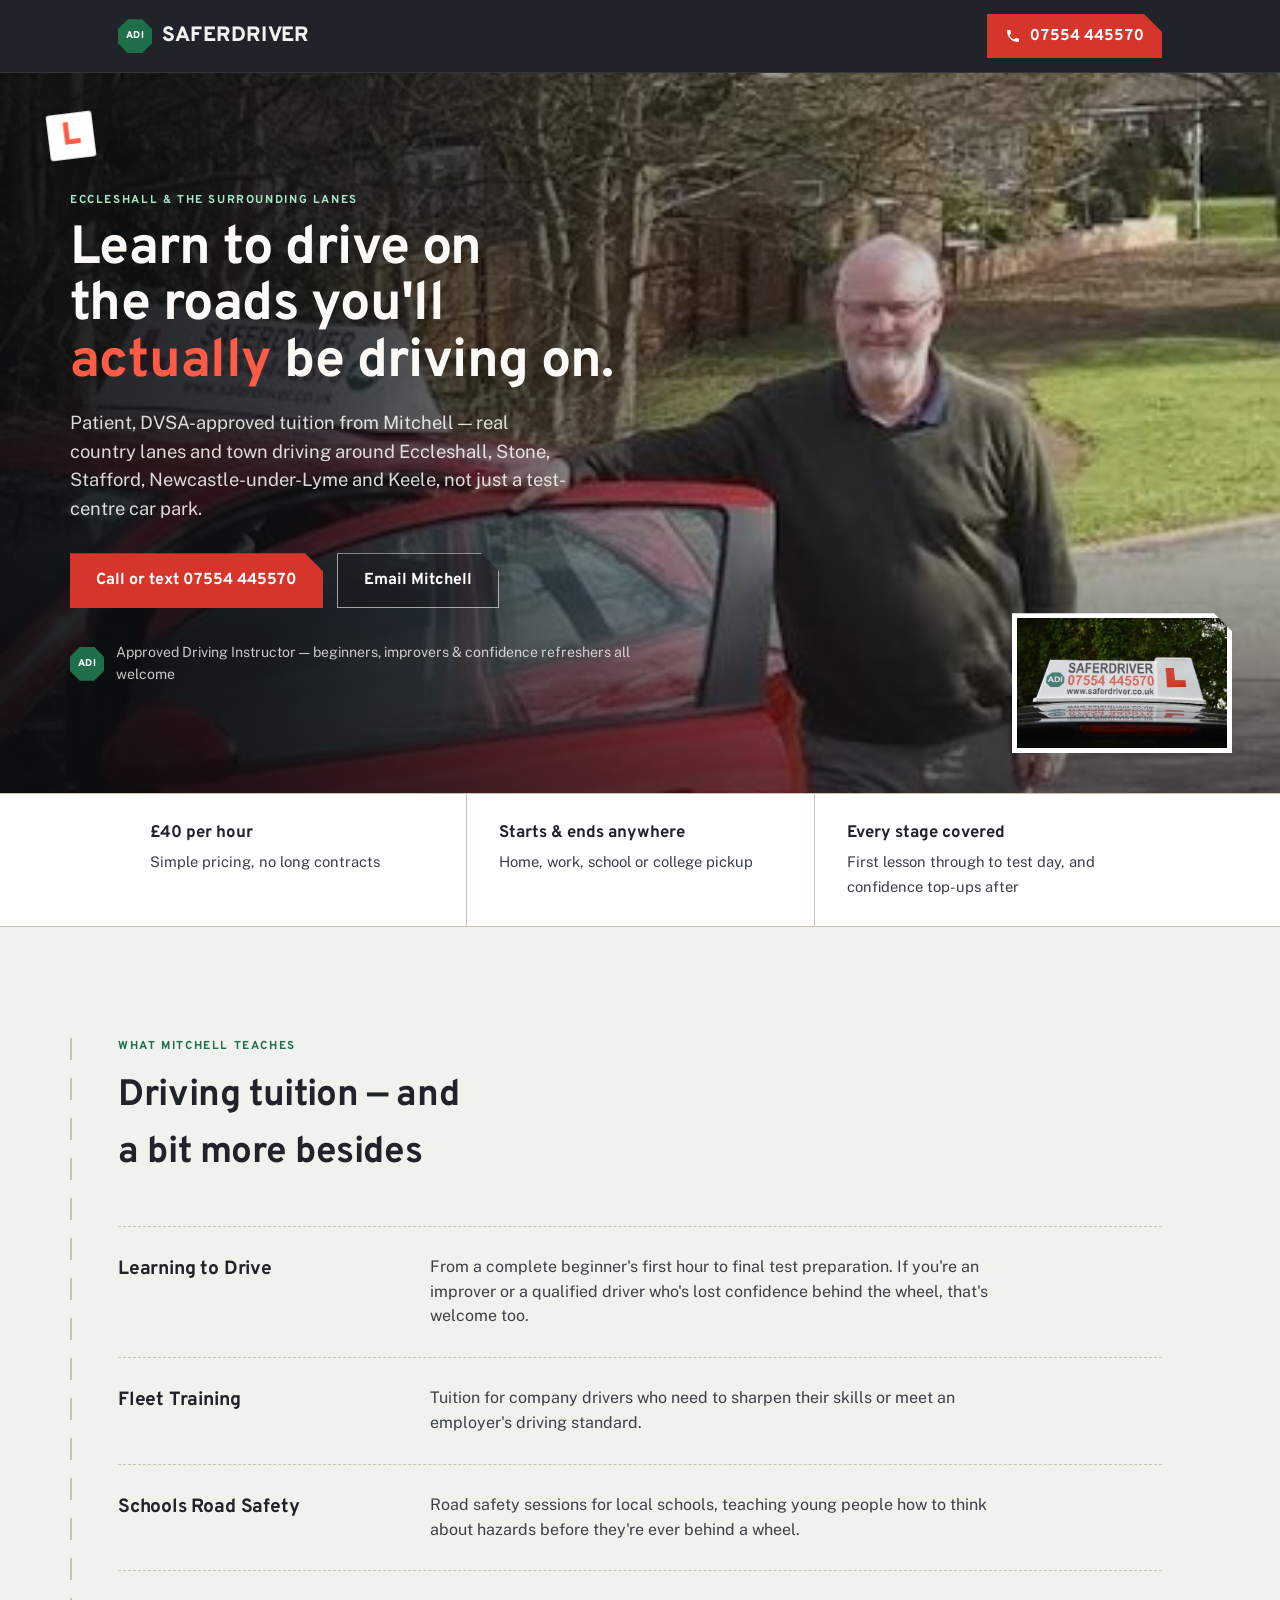
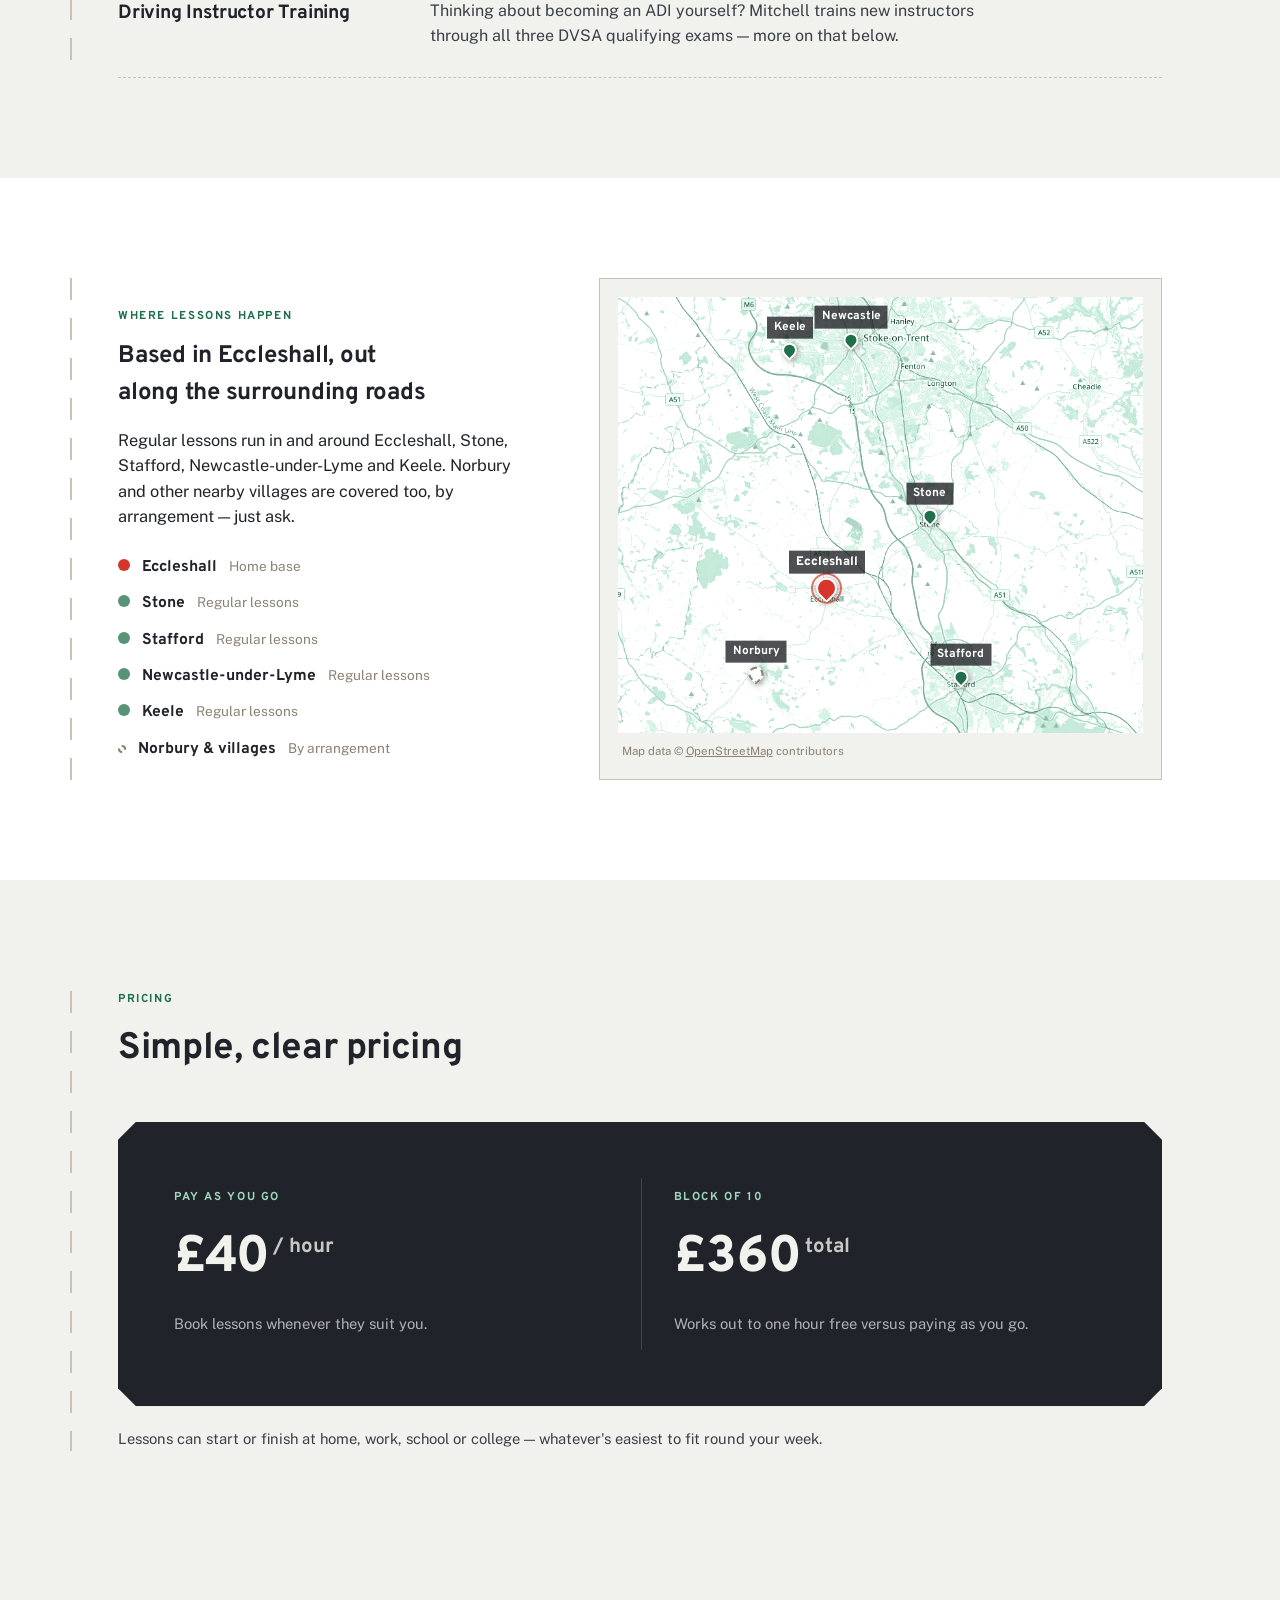
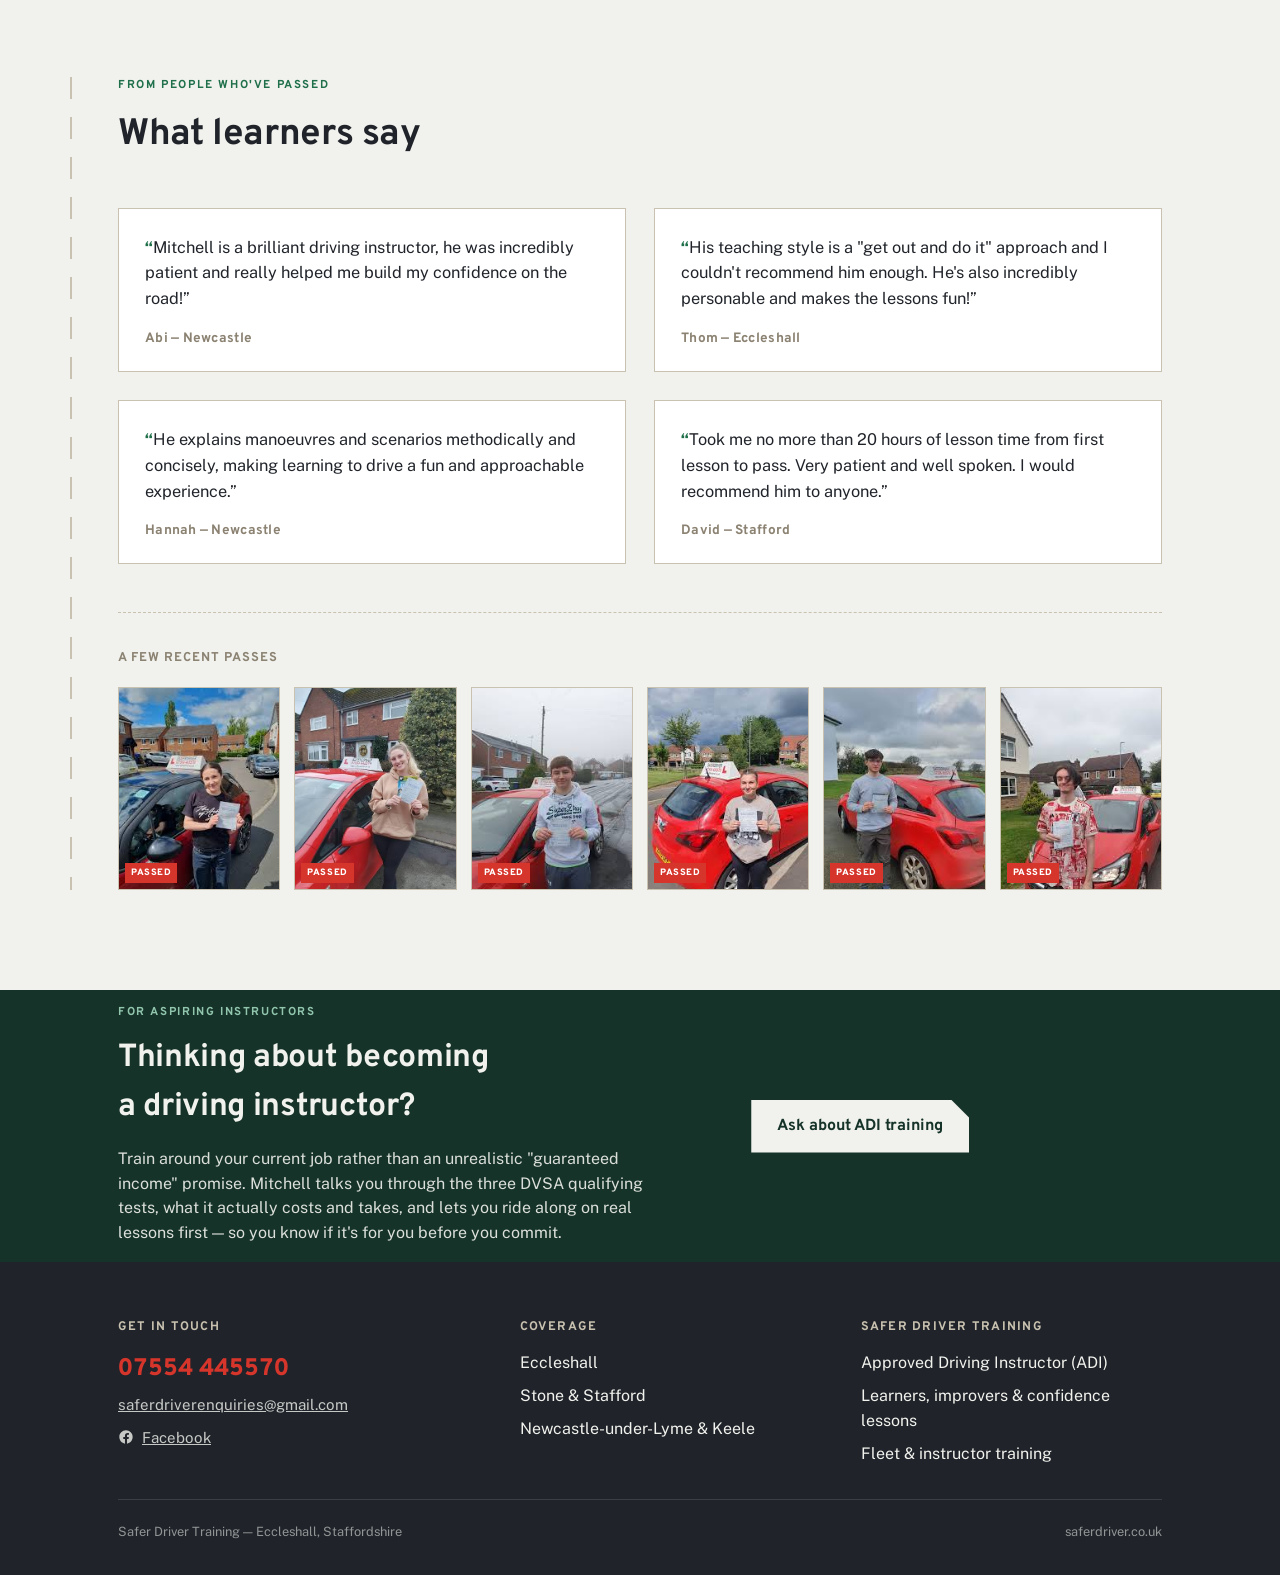
==== index.html @ 29788707 "Add first-pass homepage design concept Self-contained static mockup for the Safer Driver Training we" ====
<!doctype html>
<html lang="en">
<head>
<meta charset="utf-8">
<meta name="viewport" content="width=device-width, initial-scale=1">
<title>Safer Driver Training | Driving Lessons in Eccleshall, Stone &amp; Stafford</title>
<meta name="description" content="Patient, DVSA-approved driving lessons around Eccleshall, Stone, Stafford, Newcastle-under-Lyme and Keele. Beginners, improvers, confidence lessons, fleet training and ADI instructor training with Safer Driver Training.">
<style>
  @font-face {
    font-family: 'Overpass';
    font-style: normal;
    font-weight: 300 900;
    font-display: swap;
    src: url([data-uri]) format('woff2');
  }
  @font-face {
    font-family: 'Public Sans';
    font-style: normal;
    font-weight: 300 800;
    font-display: swap;
    src: url([data-uri]) format('woff2');
  }

  :root {
    --ink: #20242a;
    --ink-soft: #3a4048;
    --paper: #f1f2ed;
    --paper-raised: #ffffff;
    --red: #d6352b;
    --green: #1e6f4a;
    --green-deep: #16332a;
    --green-deep-text: #f1f2ed;
    --green-deep-accent: #9fd6bc;
    --stone: #8b8272;
    --stone-line: #c9c2b0;
    --nav-bg: var(--ink);
    --nav-text: var(--paper);
    --shadow: 0 18px 40px -22px rgba(32, 36, 42, 0.45);
    --map-filter: grayscale(1) brightness(1.1) contrast(1.05);
    --chamfer: 18px;
    --maxw: 1140px;
  }

  @media (prefers-color-scheme: dark) {
    :root {
      --ink: #eeeae0;
      --ink-soft: #cfc9ba;
      --paper: #171a1f;
      --paper-raised: #1f242b;
      --red: #ef5445;
      --green: #3fa374;
      --green-deep: #cdeedd;
      --green-deep-text: #10221a;
      --green-deep-accent: #1f6f4a;
      --stone: #a79c87;
      --stone-line: #4a4638;
      --nav-bg: #101317;
      --nav-text: #eeeae0;
      --shadow: 0 18px 40px -20px rgba(0, 0, 0, 0.65);
      --map-filter: grayscale(1) invert(1) hue-rotate(180deg) brightness(0.85) contrast(1.1);
    }
  }
  :root[data-theme="dark"] {
    --ink: #eeeae0;
    --ink-soft: #cfc9ba;
    --paper: #171a1f;
    --paper-raised: #1f242b;
    --red: #ef5445;
    --green: #3fa374;
    --green-deep: #cdeedd;
    --green-deep-text: #10221a;
    --green-deep-accent: #1f6f4a;
    --stone: #a79c87;
    --stone-line: #4a4638;
    --nav-bg: #101317;
    --nav-text: #eeeae0;
    --shadow: 0 18px 40px -20px rgba(0, 0, 0, 0.65);
    --map-filter: grayscale(1) invert(1) hue-rotate(180deg) brightness(0.85) contrast(1.1);
  }
  :root[data-theme="light"] {
    --ink: #20242a;
    --ink-soft: #3a4048;
    --paper: #f1f2ed;
    --paper-raised: #ffffff;
    --red: #d6352b;
    --green: #1e6f4a;
    --green-deep: #16332a;
    --green-deep-text: #f1f2ed;
    --green-deep-accent: #9fd6bc;
    --stone: #8b8272;
    --stone-line: #c9c2b0;
    --nav-bg: var(--ink);
    --nav-text: var(--paper);
    --shadow: 0 18px 40px -22px rgba(32, 36, 42, 0.45);
    --map-filter: grayscale(1) brightness(1.1) contrast(1.05);
  }

  * { box-sizing: border-box; }
  html { color-scheme: light dark; }
  body {
    margin: 0;
    background: var(--paper);
    color: var(--ink);
    font-family: 'Public Sans', system-ui, sans-serif;
    font-weight: 400;
    line-height: 1.55;
    -webkit-font-smoothing: antialiased;
  }
  a { color: inherit; }
  img { max-width: 100%; display: block; }
  .wrap {
    max-width: var(--maxw);
    margin: 0 auto;
    padding: 0 clamp(20px, 4vw, 48px);
  }
  h1, h2, h3 {
    font-family: 'Overpass', system-ui, sans-serif;
    text-wrap: balance;
    margin: 0;
    letter-spacing: -0.01em;
  }
  .eyebrow {
    font-family: 'Overpass', system-ui, sans-serif;
    font-weight: 700;
    font-size: 0.72rem;
    letter-spacing: 0.14em;
    text-transform: uppercase;
    color: var(--green);
  }
  .tabular { font-variant-numeric: tabular-nums; }

  /* ---- octagon ADI badge ---- */
  .adi-badge {
    --size: 34px;
    width: var(--size);
    height: var(--size);
    flex: none;
    background: var(--green);
    clip-path: polygon(29% 0%, 71% 0%, 100% 29%, 100% 71%, 71% 100%, 29% 100%, 0% 71%, 0% 29%);
    display: flex;
    align-items: center;
    justify-content: center;
    color: #fff;
    font-family: 'Overpass', sans-serif;
    font-weight: 800;
    font-size: 0.62rem;
    letter-spacing: 0.02em;
  }

  /* ---- L-plate accent ---- */
  .l-plate {
    width: 46px;
    height: 46px;
    background: #fff;
    border: 1px solid rgba(0,0,0,0.15);
    border-radius: 3px;
    display: flex;
    align-items: center;
    justify-content: center;
    color: #ff5c48;
    font-family: 'Overpass', sans-serif;
    font-weight: 900;
    font-size: 2rem;
    line-height: 1;
    transform: rotate(-7deg);
    box-shadow: var(--shadow);
  }

  /* ---- chamfered panel utility ---- */
  .chamfer {
    clip-path: polygon(0 0, calc(100% - var(--chamfer)) 0, 100% var(--chamfer), 100% 100%, 0 100%);
  }
  .chamfer-both {
    clip-path: polygon(var(--chamfer) 0, calc(100% - var(--chamfer)) 0, 100% var(--chamfer), 100% calc(100% - var(--chamfer)), calc(100% - var(--chamfer)) 100%, var(--chamfer) 100%, 0 calc(100% - var(--chamfer)), 0 var(--chamfer));
  }

  /* ---- lane-line spine ---- */
  .wrap { position: relative; }
  .lane-line {
    position: absolute;
    top: 0;
    bottom: 0;
    left: 0;
    width: 2px;
    background-image: repeating-linear-gradient(to bottom, var(--stone-line) 0 22px, transparent 22px 40px);
  }
  section { position: relative; }
  @media (max-width: 760px) {
    .lane-line { display: none; }
  }

  /* ---- nav ---- */
  .nav {
    background: var(--nav-bg);
    color: var(--nav-text);
    position: sticky;
    top: 0;
    z-index: 20;
    border-bottom: 1px solid rgba(255,255,255,0.08);
  }
  .nav .wrap {
    display: flex;
    align-items: center;
    justify-content: space-between;
    gap: 20px;
    padding-top: 14px;
    padding-bottom: 14px;
  }
  .logotype {
    font-family: 'Overpass', sans-serif;
    font-weight: 800;
    font-size: 1.3rem;
    letter-spacing: 0.01em;
    display: flex;
    align-items: center;
    gap: 10px;
    white-space: nowrap;
  }
  .logotype small {
    display: block;
    font-family: 'Public Sans', sans-serif;
    font-weight: 400;
    font-size: 0.62rem;
    letter-spacing: 0.05em;
    text-transform: uppercase;
    color: var(--stone-line);
    margin-top: 2px;
  }
  .nav-cta {
    display: inline-flex;
    align-items: center;
    gap: 9px;
    background: var(--red);
    color: #fff;
    font-family: 'Overpass', sans-serif;
    font-weight: 700;
    font-size: 0.98rem;
    padding: 10px 18px;
    text-decoration: none;
    white-space: nowrap;
    transition: transform 0.2s ease, box-shadow 0.2s ease;
  }
  .nav-cta svg { flex: none; }
  .nav-cta:hover {
    transform: translateY(-2px);
    box-shadow: 0 10px 22px -10px rgba(214, 53, 43, 0.55);
  }

  /* ---- buttons ---- */
  .btn {
    display: inline-flex;
    align-items: center;
    gap: 10px;
    font-family: 'Overpass', sans-serif;
    font-weight: 700;
    font-size: 1rem;
    padding: 14px 26px;
    text-decoration: none;
    border: none;
    cursor: pointer;
  }
  .btn-primary {
    background: var(--red);
    color: #fff;
  }
  .btn-ghost {
    background: transparent;
    color: var(--ink);
    border: 1.5px solid var(--stone-line);
  }

  /* ---- hero ---- */
  .hero {
    position: relative;
    overflow: hidden;
    min-height: clamp(520px, 80vh, 720px);
    display: flex;
    align-items: center;
  }
  .hero-bg {
    position: absolute;
    inset: 0;
    z-index: 0;
  }
  .hero-bg img {
    width: 100%;
    height: 100%;
    object-fit: cover;
    object-position: center 32%;
  }
  .hero-bg::after {
    content: "";
    position: absolute;
    inset: 0;
    background:
      linear-gradient(100deg, rgba(10,12,14,0.93) 0%, rgba(10,12,14,0.8) 26%, rgba(10,12,14,0.38) 54%, rgba(10,12,14,0.08) 76%),
      linear-gradient(to top, rgba(10,12,14,0.5) 0%, transparent 40%);
  }
  .hero-content {
    position: relative;
    z-index: 1;
    width: 100%;
    padding: 56px 0;
  }
  .hero-copy { max-width: 600px; }
  .hero .eyebrow { color: #a9e6c6; }
  .hero h1 {
    font-size: clamp(2.3rem, 4.2vw, 3.4rem);
    line-height: 1.05;
    color: #fbfaf6;
  }
  .hero h1 .accent { color: #ff5c48; }
  .hero p.lede {
    font-size: 1.15rem;
    color: rgba(251, 250, 246, 0.86);
    max-width: 46ch;
    margin-top: 18px;
  }
  .hero-ctas {
    display: flex;
    flex-wrap: wrap;
    gap: 14px;
    margin-top: 30px;
  }
  .hero .btn-ghost {
    color: #fff;
    background: rgba(20, 22, 26, 0.4);
    border-color: rgba(255, 255, 255, 0.6);
    backdrop-filter: blur(6px);
    -webkit-backdrop-filter: blur(6px);
  }
  .hero .btn-ghost:hover {
    background: rgba(20, 22, 26, 0.55);
  }
  .trust-line {
    display: flex;
    align-items: center;
    gap: 12px;
    margin-top: 34px;
    font-size: 0.88rem;
    color: rgba(251, 250, 246, 0.78);
  }
  .hero-inset {
    position: absolute;
    right: clamp(16px, 4vw, 48px);
    bottom: clamp(16px, 4vw, 40px);
    width: min(220px, 28vw);
    border: 5px solid #fff;
    box-shadow: var(--shadow);
    z-index: 2;
  }
  .hero-inset img { width: 100%; height: 130px; object-fit: cover; display: block; }
  .hero-lplate {
    position: absolute;
    left: clamp(16px, 4vw, 48px);
    top: clamp(16px, 4vw, 40px);
    z-index: 2;
  }
  @media (max-width: 860px) {
    .hero {
      min-height: auto;
      padding: 88px 0 200px;
      align-items: flex-start;
    }
    .hero-bg::after {
      background: linear-gradient(180deg, rgba(10,12,14,0.6) 0%, rgba(10,12,14,0.84) 55%, rgba(10,12,14,0.94) 100%);
    }
    .hero-copy { max-width: none; }
    .hero-inset { width: 130px; right: 16px; bottom: 16px; }
    .hero-inset img { height: 84px; }
    .hero-lplate { top: 16px; left: 16px; }
  }

  /* ---- facts strip ---- */
  .facts {
    background: var(--paper-raised);
    border-top: 1px solid var(--stone-line);
    border-bottom: 1px solid var(--stone-line);
  }
  .facts .wrap {
    display: grid;
    grid-template-columns: repeat(3, 1fr);
    gap: 0;
  }
  .fact {
    padding: 26px clamp(16px, 3vw, 32px);
    border-left: 1px solid var(--stone-line);
  }
  .fact:first-child { border-left: none; }
  .fact strong {
    display: block;
    font-family: 'Overpass', sans-serif;
    font-weight: 700;
    font-size: 1.05rem;
    margin-bottom: 4px;
  }
  .fact span { color: var(--ink-soft); font-size: 0.92rem; }
  @media (max-width: 700px) {
    .facts .wrap { grid-template-columns: 1fr; }
    .fact { border-left: none; border-top: 1px solid var(--stone-line); }
    .fact:first-child { border-top: none; }
  }

  /* ---- services ---- */
  .section { padding: clamp(56px, 8vw, 100px) 0; }
  .section-head { max-width: 60ch; margin-bottom: 44px; }
  .section-head h2 { font-size: clamp(1.7rem, 3vw, 2.3rem); margin-top: 10px; }

  .service-list { display: flex; flex-direction: column; }
  .service-row {
    display: grid;
    grid-template-columns: 280px 1fr;
    gap: 32px;
    padding: 28px 0;
    border-top: 1px dashed var(--stone-line);
  }
  .service-list .service-row:last-child { border-bottom: 1px dashed var(--stone-line); }
  .service-row h3 {
    font-size: 1.2rem;
    display: flex;
    align-items: baseline;
    gap: 10px;
  }
  .service-row p { margin: 0; color: var(--ink-soft); max-width: 58ch; }
  @media (max-width: 700px) {
    .service-row { grid-template-columns: 1fr; gap: 8px; }
  }

  /* ---- areas / coverage map ---- */
  .areas { background: var(--paper-raised); }
  .areas-columns {
    display: grid;
    grid-template-columns: 0.85fr 1.15fr;
    gap: clamp(32px, 5vw, 64px);
    align-items: center;
  }
  .areas-intro {
    margin-top: 16px;
    font-size: 1.02rem;
  }
  .area-list {
    list-style: none;
    margin: 26px 0 0;
    padding: 0;
    display: flex;
    flex-direction: column;
    gap: 12px;
  }
  .area-list li {
    display: flex;
    align-items: baseline;
    gap: 12px;
    font-size: 0.98rem;
  }
  .area-list strong {
    font-family: 'Overpass', sans-serif;
    font-weight: 700;
  }
  .area-list span {
    color: var(--stone);
    font-size: 0.85rem;
  }
  .dot {
    width: 12px;
    height: 12px;
    border-radius: 50%;
    flex: none;
  }
  .dot-home { background: var(--red); }
  .dot-full { background: var(--green); opacity: 0.75; }
  .dot-arranged { background: transparent; border: 2px dashed var(--stone); width: 8px; height: 8px; }

  .coverage-map-wrap {
    background: var(--paper);
    border: 1px solid var(--stone-line);
    padding: clamp(10px, 2vw, 18px);
  }
  .map-frame {
    position: relative;
    overflow: hidden;
    aspect-ratio: 768 / 637;
    max-height: 520px;
  }
  .map-image {
    width: 100%;
    object-position: center center;
    height: 100%;
    object-fit: cover;
    display: block;
    filter: var(--map-filter);
  }
  .map-frame::after {
    content: "";
    position: absolute;
    inset: 0;
    background: var(--green);
    mix-blend-mode: color;
    opacity: 0.45;
    pointer-events: none;
  }
  .map-pin {
    position: absolute;
    transform: translate(-50%, -100%);
    display: flex;
    flex-direction: column;
    align-items: center;
    pointer-events: none;
    z-index: 1;
  }
  .map-pin .pin-dot {
    width: 15px;
    height: 15px;
    border-radius: 50% 50% 50% 0;
    transform: rotate(-45deg);
    box-shadow: 0 2px 6px rgba(0,0,0,0.4);
    border: 2px solid #fff;
    margin-top: 4px;
  }
  .map-pin.home .pin-dot { background: var(--red); width: 21px; height: 21px; }
  .map-pin.regular .pin-dot { background: var(--green); }
  .map-pin.arranged .pin-dot { background: #fff; border: 2px dashed var(--stone); }
  .map-pin .pin-label {
    font-family: 'Overpass', sans-serif;
    font-weight: 700;
    font-size: 0.74rem;
    color: #fff;
    background: rgba(20,22,26,0.75);
    padding: 2px 7px;
    white-space: nowrap;
    z-index: 2;
  }
  .map-pin.home .pin-label { font-weight: 800; font-size: 0.78rem; }
  .map-attribution {
    margin: 10px 4px 0;
    font-size: 0.72rem;
    color: var(--stone);
  }
  .map-attribution a { color: var(--stone); }
  @media (max-width: 820px) {
    .areas-columns { grid-template-columns: 1fr; }
    .map-frame { max-height: 460px; }
  }

  /* ---- pricing ---- */
  .pricing-board {
    background: var(--nav-bg);
    color: var(--nav-text);
    padding: clamp(36px, 5vw, 56px);
    display: grid;
    grid-template-columns: 1fr 1fr;
    gap: 1px;
    background-clip: padding-box;
    box-shadow: var(--shadow);
  }
  .price-tier {
    padding: 0 clamp(12px, 3vw, 32px);
    border-left: 1px solid rgba(255,255,255,0.15);
  }
  .price-tier:first-child { border-left: none; padding-left: 0; }
  .price-tier .eyebrow { color: #9fd6bc; }
  .price-figure {
    font-family: 'Overpass', sans-serif;
    font-weight: 800;
    font-size: clamp(2.4rem, 5vw, 3.2rem);
    margin: 8px 0 6px;
  }
  .price-figure sup { font-size: 0.4em; font-weight: 700; margin-left: 4px; opacity: 0.8; }
  .price-note { color: rgba(255,255,255,0.65); font-size: 0.92rem; }
  @media (max-width: 620px) {
    .pricing-board { grid-template-columns: 1fr; gap: 28px; }
    .price-tier { border-left: none; padding-left: 0; border-top: 1px solid rgba(255,255,255,0.15); padding-top: 24px; }
    .price-tier:first-child { border-top: none; padding-top: 0; }
  }
  .pricing-foot {
    margin-top: 22px;
    color: var(--ink-soft);
    font-size: 0.92rem;
  }

  /* ---- testimonials ---- */
  .testimonial-grid {
    display: grid;
    grid-template-columns: repeat(2, 1fr);
    gap: 28px;
    margin-top: 40px;
  }
  .testimonial {
    background: var(--paper-raised);
    border: 1px solid var(--stone-line);
    padding: 26px 26px 22px;
  }
  .testimonial q {
    quotes: "“" "”";
    font-size: 1.02rem;
    line-height: 1.5;
  }
  .testimonial q::before { color: var(--green); font-weight: 800; }
  .testimonial cite {
    display: block;
    margin-top: 16px;
    font-style: normal;
    font-family: 'Overpass', sans-serif;
    font-weight: 700;
    font-size: 0.85rem;
    color: var(--stone);
    letter-spacing: 0.02em;
  }
  @media (max-width: 700px) {
    .testimonial-grid { grid-template-columns: 1fr; }
  }

  .pass-gallery {
    margin-top: 48px;
    padding-top: 36px;
    border-top: 1px dashed var(--stone-line);
  }
  .pass-gallery-label {
    font-family: 'Overpass', sans-serif;
    font-weight: 700;
    font-size: 0.8rem;
    letter-spacing: 0.08em;
    text-transform: uppercase;
    color: var(--stone);
    margin: 0 0 18px;
  }
  .pass-gallery-grid {
    display: grid;
    grid-template-columns: repeat(6, 1fr);
    gap: 14px;
  }
  .pass-photo {
    position: relative;
    aspect-ratio: 4 / 5;
    overflow: hidden;
    border: 1px solid var(--stone-line);
    transition: transform 0.25s ease, box-shadow 0.25s ease;
  }
  .pass-photo img {
    width: 100%;
    height: 100%;
    object-fit: cover;
    display: block;
  }
  .pass-photo:hover {
    transform: translateY(-4px);
    box-shadow: var(--shadow);
  }
  .pass-photo::after {
    content: "PASSED";
    position: absolute;
    left: 6px;
    bottom: 6px;
    background: var(--red);
    color: #fff;
    font-family: 'Overpass', sans-serif;
    font-weight: 800;
    font-size: 0.58rem;
    letter-spacing: 0.06em;
    padding: 3px 6px;
  }
  @media (max-width: 760px) {
    .pass-gallery-grid { grid-template-columns: repeat(3, 1fr); }
  }
  @media (max-width: 480px) {
    .pass-gallery-grid { grid-template-columns: repeat(2, 1fr); }
  }

  /* ---- ADI training teaser ---- */
  .instructor-cta {
    background: var(--green-deep);
    color: var(--green-deep-text);
  }
  .instructor-cta .eyebrow { color: var(--green-deep-accent); }
  .instructor-cta .btn-primary { background: var(--green-deep-text); color: var(--green-deep); }
  .instructor-cta .wrap {
    display: grid;
    grid-template-columns: 1.3fr 0.9fr;
    gap: 40px;
    align-items: center;
  }
  .instructor-cta h2 { font-size: clamp(1.5rem, 3vw, 2rem); }
  .instructor-cta p { max-width: 56ch; opacity: 0.9; margin-top: 14px; }
  @media (max-width: 760px) {
    .instructor-cta .wrap { grid-template-columns: 1fr; }
  }

  /* ---- footer ---- */
  footer {
    background: var(--nav-bg);
    color: var(--nav-text);
    padding: 56px 0 34px;
  }
  .footer-grid {
    display: grid;
    grid-template-columns: 1.2fr 1fr 1fr;
    gap: 40px;
    padding-bottom: 32px;
    border-bottom: 1px solid rgba(255,255,255,0.12);
  }
  .footer-contact {
    font-family: 'Overpass', sans-serif;
    font-weight: 800;
    font-size: 1.5rem;
    color: var(--red);
    display: block;
    margin: 10px 0 4px;
    text-decoration: none;
  }
  footer h4 {
    font-family: 'Overpass', sans-serif;
    font-size: 0.78rem;
    letter-spacing: 0.1em;
    text-transform: uppercase;
    color: var(--stone-line);
    margin: 0 0 14px;
  }
  footer p, footer a { color: rgba(241,242,237,0.8); font-size: 0.94rem; }
  .footer-email { display: block; }
  .footer-social {
    display: flex;
    align-items: center;
    gap: 8px;
    margin-top: 10px;
    transition: color 0.2s ease;
  }
  .footer-social:hover { color: #fff; }
  footer ul { list-style: none; margin: 0; padding: 0; display: flex; flex-direction: column; gap: 8px; }
  .footer-bottom {
    display: flex;
    justify-content: space-between;
    flex-wrap: wrap;
    gap: 10px;
    padding-top: 22px;
    font-size: 0.8rem;
    color: rgba(241,242,237,0.55);
  }
  @media (max-width: 760px) {
    .footer-grid { grid-template-columns: 1fr; gap: 28px; }
  }

  @media (prefers-reduced-motion: no-preference) {
    .fade-up {
      animation: fadeUp 0.7s ease both;
    }
    @keyframes fadeUp {
      from { opacity: 0; transform: translateY(14px); }
      to { opacity: 1; transform: translateY(0); }
    }
  }

  /* ---- scroll reveal ---- */
  .reveal {
    opacity: 0;
    transform: translateY(26px);
  }
  @media (prefers-reduced-motion: no-preference) {
    .reveal {
      transition: opacity 0.7s cubic-bezier(0.2, 0.7, 0.2, 1), transform 0.7s cubic-bezier(0.2, 0.7, 0.2, 1);
    }
    .reveal.is-visible {
      opacity: 1;
      transform: translateY(0);
    }
    .reveal-stagger > *:nth-child(1) { transition-delay: 0ms; }
    .reveal-stagger > *:nth-child(2) { transition-delay: 90ms; }
    .reveal-stagger > *:nth-child(3) { transition-delay: 180ms; }
    .reveal-stagger > *:nth-child(4) { transition-delay: 270ms; }
    .reveal-stagger > *:nth-child(5) { transition-delay: 360ms; }
    .reveal-stagger > *:nth-child(6) { transition-delay: 450ms; }
  }
  @media (prefers-reduced-motion: reduce) {
    .reveal { opacity: 1; transform: none; }
  }

  /* ---- marching lane-line ---- */
  @media (prefers-reduced-motion: no-preference) {
    .lane-line {
      animation: laneFlow 5s linear infinite;
    }
    @keyframes laneFlow {
      to { background-position-y: -400px; }
    }
  }

  /* ---- hover interactivity ---- */
  .btn-primary, .btn-ghost {
    transition: transform 0.2s ease, box-shadow 0.2s ease;
  }
  .btn-primary:hover, .btn-ghost:hover {
    transform: translateY(-2px);
  }
  .btn-primary:hover {
    box-shadow: 0 12px 26px -10px rgba(214, 53, 43, 0.55);
  }
  .testimonial {
    transition: transform 0.25s ease, box-shadow 0.25s ease, border-color 0.25s ease;
  }
  .testimonial:hover {
    transform: translateY(-4px);
    box-shadow: var(--shadow);
    border-color: var(--green);
  }
  .service-row {
    transition: background-color 0.25s ease;
  }
  .service-row:hover {
    background-color: rgba(30, 111, 74, 0.05);
  }

  /* ---- home pin pulse ---- */
  .map-pin.home .pin-dot { position: relative; }
  @media (prefers-reduced-motion: no-preference) {
    .map-pin.home .pin-dot::after {
      content: "";
      position: absolute;
      inset: -7px;
      border-radius: 50%;
      border: 2px solid var(--red);
      opacity: 0.7;
      animation: pinPulse 2.2s ease-out infinite;
    }
    @keyframes pinPulse {
      from { transform: scale(0.6); opacity: 0.7; }
      to { transform: scale(1.9); opacity: 0; }
    }
  }

  :focus-visible {
    outline: 3px solid var(--green);
    outline-offset: 2px;
  }
</style>
</head>
<body>

<nav class="nav">
  <div class="wrap">
    <div class="logotype">
      <span class="adi-badge">ADI</span>
      SAFERDRIVER
    </div>
    <a class="nav-cta chamfer tabular" href="tel:07554445570">
      <svg viewBox="0 0 24 24" width="16" height="16" aria-hidden="true"><path fill="currentColor" d="M6.6 10.8c1.4 2.8 3.8 5.2 6.6 6.6l2.2-2.2c.3-.3.7-.4 1-.2 1.1.4 2.3.6 3.6.6.6 0 1 .4 1 1V20c0 .6-.4 1-1 1C10.6 21 3 13.4 3 4c0-.6.4-1 1-1h3.5c.6 0 1 .4 1 1 0 1.2.2 2.4.6 3.5.1.4 0 .8-.2 1.1L6.6 10.8Z"/></svg>
      07554 445570
    </a>
  </div>
</nav>

<header class="hero">
  <div class="hero-bg">
    <img src="[data-uri]" alt="Mitchell stood beside his red Safer Driver Training car" />
  </div>
  <div class="wrap hero-content">
    <div class="hero-copy fade-up">
      <p class="eyebrow">Eccleshall &amp; the surrounding lanes</p>
      <h1>Learn to drive on the roads you'll <span class="accent">actually</span> be driving on.</h1>
      <p class="lede">Patient, DVSA-approved tuition from Mitchell — real country lanes and town driving around Eccleshall, Stone, Stafford, Newcastle-under-Lyme and Keele, not just a test-centre car park.</p>
      <div class="hero-ctas">
        <a class="btn btn-primary chamfer" href="tel:07554445570">Call or text 07554 445570</a>
        <a class="btn btn-ghost chamfer" href="mailto:saferdriverenquiries@gmail.com">Email Mitchell</a>
      </div>
      <div class="trust-line">
        <span class="adi-badge">ADI</span>
        Approved Driving Instructor — beginners, improvers &amp; confidence refreshers all welcome
      </div>
    </div>
  </div>
  <div class="hero-lplate l-plate">L</div>
  <div class="hero-inset chamfer">
    <img src="[data-uri]" alt="Close-up of the Safer Driver Training roof sign, showing the ADI badge and phone number" />
  </div>
</header>

<div class="facts">
  <div class="wrap reveal-stagger">
    <div class="fact reveal">
      <strong>£40 per hour</strong>
      <span>Simple pricing, no long contracts</span>
    </div>
    <div class="fact reveal">
      <strong>Starts &amp; ends anywhere</strong>
      <span>Home, work, school or college pickup</span>
    </div>
    <div class="fact reveal">
      <strong>Every stage covered</strong>
      <span>First lesson through to test day, and confidence top-ups after</span>
    </div>
  </div>
</div>

<section class="section">
  <div class="wrap">
    <div class="lane-line"></div>
    <div class="section-head reveal">
      <p class="eyebrow">What Mitchell teaches</p>
      <h2>Driving tuition — and a bit more besides</h2>
    </div>
    <div class="service-list reveal-stagger">
      <div class="service-row reveal">
        <h3>Learning to Drive</h3>
        <p>From a complete beginner's first hour to final test preparation. If you're an improver or a qualified driver who's lost confidence behind the wheel, that's welcome too.</p>
      </div>
      <div class="service-row reveal">
        <h3>Fleet Training</h3>
        <p>Tuition for company drivers who need to sharpen their skills or meet an employer's driving standard.</p>
      </div>
      <div class="service-row reveal">
        <h3>Schools Road Safety</h3>
        <p>Road safety sessions for local schools, teaching young people how to think about hazards before they're ever behind a wheel.</p>
      </div>
      <div class="service-row reveal">
        <h3>Driving Instructor Training</h3>
        <p>Thinking about becoming an ADI yourself? Mitchell trains new instructors through all three DVSA qualifying exams — more on that below.</p>
      </div>
    </div>
  </div>
</section>

<section class="section areas">
  <div class="wrap">
    <div class="lane-line"></div>
    <div class="areas-columns reveal-stagger">
      <div class="areas-text reveal">
        <p class="eyebrow">Where lessons happen</p>
        <h2>Based in Eccleshall, out along the surrounding roads</h2>
        <p class="lede areas-intro">Regular lessons run in and around Eccleshall, Stone, Stafford, Newcastle-under-Lyme and Keele. Norbury and other nearby villages are covered too, by arrangement — just ask.</p>
        <ul class="area-list">
          <li><i class="dot dot-home"></i><strong>Eccleshall</strong><span>Home base</span></li>
          <li><i class="dot dot-full"></i><strong>Stone</strong><span>Regular lessons</span></li>
          <li><i class="dot dot-full"></i><strong>Stafford</strong><span>Regular lessons</span></li>
          <li><i class="dot dot-full"></i><strong>Newcastle-under-Lyme</strong><span>Regular lessons</span></li>
          <li><i class="dot dot-full"></i><strong>Keele</strong><span>Regular lessons</span></li>
          <li><i class="dot dot-arranged"></i><strong>Norbury &amp; villages</strong><span>By arrangement</span></li>
        </ul>
      </div>
      <div class="coverage-map-wrap reveal">
        <div class="map-frame">
          <img class="map-image" src="[data-uri]" alt="Map of Eccleshall and the surrounding Staffordshire towns and villages" />
          <div class="map-pin home" style="left:39.8%; top:69.3%;">
            <span class="pin-label">Eccleshall</span>
            <span class="pin-dot"></span>
          </div>
          <div class="map-pin regular" style="left:59.4%; top:52.1%;">
            <span class="pin-label">Stone</span>
            <span class="pin-dot"></span>
          </div>
          <div class="map-pin regular" style="left:65.3%; top:88.9%;">
            <span class="pin-label">Stafford</span>
            <span class="pin-dot"></span>
          </div>
          <div class="map-pin regular" style="left:44.5%; top:11.5%;">
            <span class="pin-label">Newcastle</span>
            <span class="pin-dot"></span>
          </div>
          <div class="map-pin regular" style="left:32.8%; top:13.9%;">
            <span class="pin-label">Keele</span>
            <span class="pin-dot"></span>
          </div>
          <div class="map-pin arranged" style="left:26.4%; top:88.3%;">
            <span class="pin-label">Norbury</span>
            <span class="pin-dot"></span>
          </div>
        </div>
        <p class="map-attribution">Map data &copy; <a href="https://www.openstreetmap.org/copyright" target="_blank" rel="noopener">OpenStreetMap</a> contributors</p>
      </div>
    </div>
  </div>
</section>

<section class="section pricing">
  <div class="wrap">
    <div class="lane-line"></div>
    <div class="section-head reveal">
      <p class="eyebrow">Pricing</p>
      <h2>Simple, clear pricing</h2>
    </div>
    <div class="pricing-board chamfer-both reveal-stagger">
      <div class="price-tier reveal">
        <p class="eyebrow">Pay as you go</p>
        <div class="price-figure tabular">£40<sup>/ hour</sup></div>
        <p class="price-note">Book lessons whenever they suit you.</p>
      </div>
      <div class="price-tier reveal">
        <p class="eyebrow">Block of 10</p>
        <div class="price-figure tabular">£360<sup>total</sup></div>
        <p class="price-note">Works out to one hour free versus paying as you go.</p>
      </div>
    </div>
    <p class="pricing-foot">Lessons can start or finish at home, work, school or college — whatever's easiest to fit round your week.</p>
  </div>
</section>

<section class="section testimonials">
  <div class="wrap">
    <div class="lane-line"></div>
    <div class="section-head reveal">
      <p class="eyebrow">From people who've passed</p>
      <h2>What learners say</h2>
    </div>
    <div class="testimonial-grid reveal-stagger">
      <div class="testimonial reveal">
        <q>Mitchell is a brilliant driving instructor, he was incredibly patient and really helped me build my confidence on the road!</q>
        <cite>Abi — Newcastle</cite>
      </div>
      <div class="testimonial reveal">
        <q>His teaching style is a "get out and do it" approach and I couldn't recommend him enough. He's also incredibly personable and makes the lessons fun!</q>
        <cite>Thom — Eccleshall</cite>
      </div>
      <div class="testimonial reveal">
        <q>He explains manoeuvres and scenarios methodically and concisely, making learning to drive a fun and approachable experience.</q>
        <cite>Hannah — Newcastle</cite>
      </div>
      <div class="testimonial reveal">
        <q>Took me no more than 20 hours of lesson time from first lesson to pass. Very patient and well spoken. I would recommend him to anyone.</q>
        <cite>David — Stafford</cite>
      </div>
    </div>

    <div class="pass-gallery reveal-stagger">
      <p class="pass-gallery-label">A few recent passes</p>
      <div class="pass-gallery-grid">
        <div class="pass-photo reveal"><img src="[data-uri]" alt="A Safer Driver Training pupil celebrating passing their driving test" /></div>
        <div class="pass-photo reveal"><img src="[data-uri]" alt="A Safer Driver Training pupil celebrating passing their driving test" /></div>
        <div class="pass-photo reveal"><img src="[data-uri]" alt="A Safer Driver Training pupil celebrating passing their driving test" /></div>
        <div class="pass-photo reveal"><img src="[data-uri]" alt="A Safer Driver Training pupil celebrating passing their driving test" /></div>
        <div class="pass-photo reveal"><img src="[data-uri]" alt="A Safer Driver Training pupil celebrating passing their driving test" /></div>
        <div class="pass-photo reveal"><img src="[data-uri]" alt="A Safer Driver Training pupil celebrating passing their driving test" /></div>
      </div>
    </div>
  </div>
</section>

<section class="instructor-cta">
  <div class="wrap reveal-stagger">
    <div class="reveal">
      <p class="eyebrow">For aspiring instructors</p>
      <h2>Thinking about becoming a driving instructor?</h2>
      <p>Train around your current job rather than an unrealistic "guaranteed income" promise. Mitchell talks you through the three DVSA qualifying tests, what it actually costs and takes, and lets you ride along on real lessons first — so you know if it's for you before you commit.</p>
    </div>
    <div class="reveal">
      <a class="btn btn-primary chamfer" href="tel:07554445570">Ask about ADI training</a>
    </div>
  </div>
</section>

<footer>
  <div class="wrap">
    <div class="footer-grid">
      <div>
        <h4>Get in touch</h4>
        <a class="footer-contact tabular" href="tel:07554445570">07554 445570</a>
        <a class="footer-email" href="mailto:saferdriverenquiries@gmail.com">saferdriverenquiries@gmail.com</a>
        <a class="footer-social" href="https://www.facebook.com/saferdrivertraining" target="_blank" rel="noopener">
          <svg viewBox="0 0 24 24" width="16" height="16" aria-hidden="true"><path fill="currentColor" d="M22 12.06C22 6.5 17.52 2 12 2S2 6.5 2 12.06c0 5.02 3.66 9.18 8.44 9.94v-7.03H7.9v-2.91h2.54V9.85c0-2.51 1.49-3.9 3.77-3.9 1.09 0 2.23.2 2.23.2v2.46h-1.26c-1.24 0-1.63.77-1.63 1.56v1.88h2.78l-.44 2.91h-2.34V22c4.78-.76 8.44-4.92 8.44-9.94Z"/></svg>
          Facebook
        </a>
      </div>
      <div>
        <h4>Coverage</h4>
        <ul>
          <li>Eccleshall</li>
          <li>Stone &amp; Stafford</li>
          <li>Newcastle-under-Lyme &amp; Keele</li>
        </ul>
      </div>
      <div>
        <h4>Safer Driver Training</h4>
        <ul>
          <li>Approved Driving Instructor (ADI)</li>
          <li>Learners, improvers &amp; confidence lessons</li>
          <li>Fleet &amp; instructor training</li>
        </ul>
      </div>
    </div>
    <div class="footer-bottom">
      <span>Safer Driver Training — Eccleshall, Staffordshire</span>
      <span>saferdriver.co.uk</span>
    </div>
  </div>
</footer>

<script>
(function () {
  var els = Array.prototype.slice.call(document.querySelectorAll('.reveal'));
  var reduced = window.matchMedia('(prefers-reduced-motion: reduce)').matches;
  if (reduced || !('IntersectionObserver' in window)) {
    els.forEach(function (el) { el.classList.add('is-visible'); });
    return;
  }
  var io = new IntersectionObserver(function (entries) {
    entries.forEach(function (entry) {
      if (entry.isIntersecting) {
        entry.target.classList.add('is-visible');
        io.unobserve(entry.target);
      }
    });
  }, { threshold: 0.15, rootMargin: '0px 0px -60px 0px' });
  els.forEach(function (el) { io.observe(el); });
})();
</script>

</body>
</html>
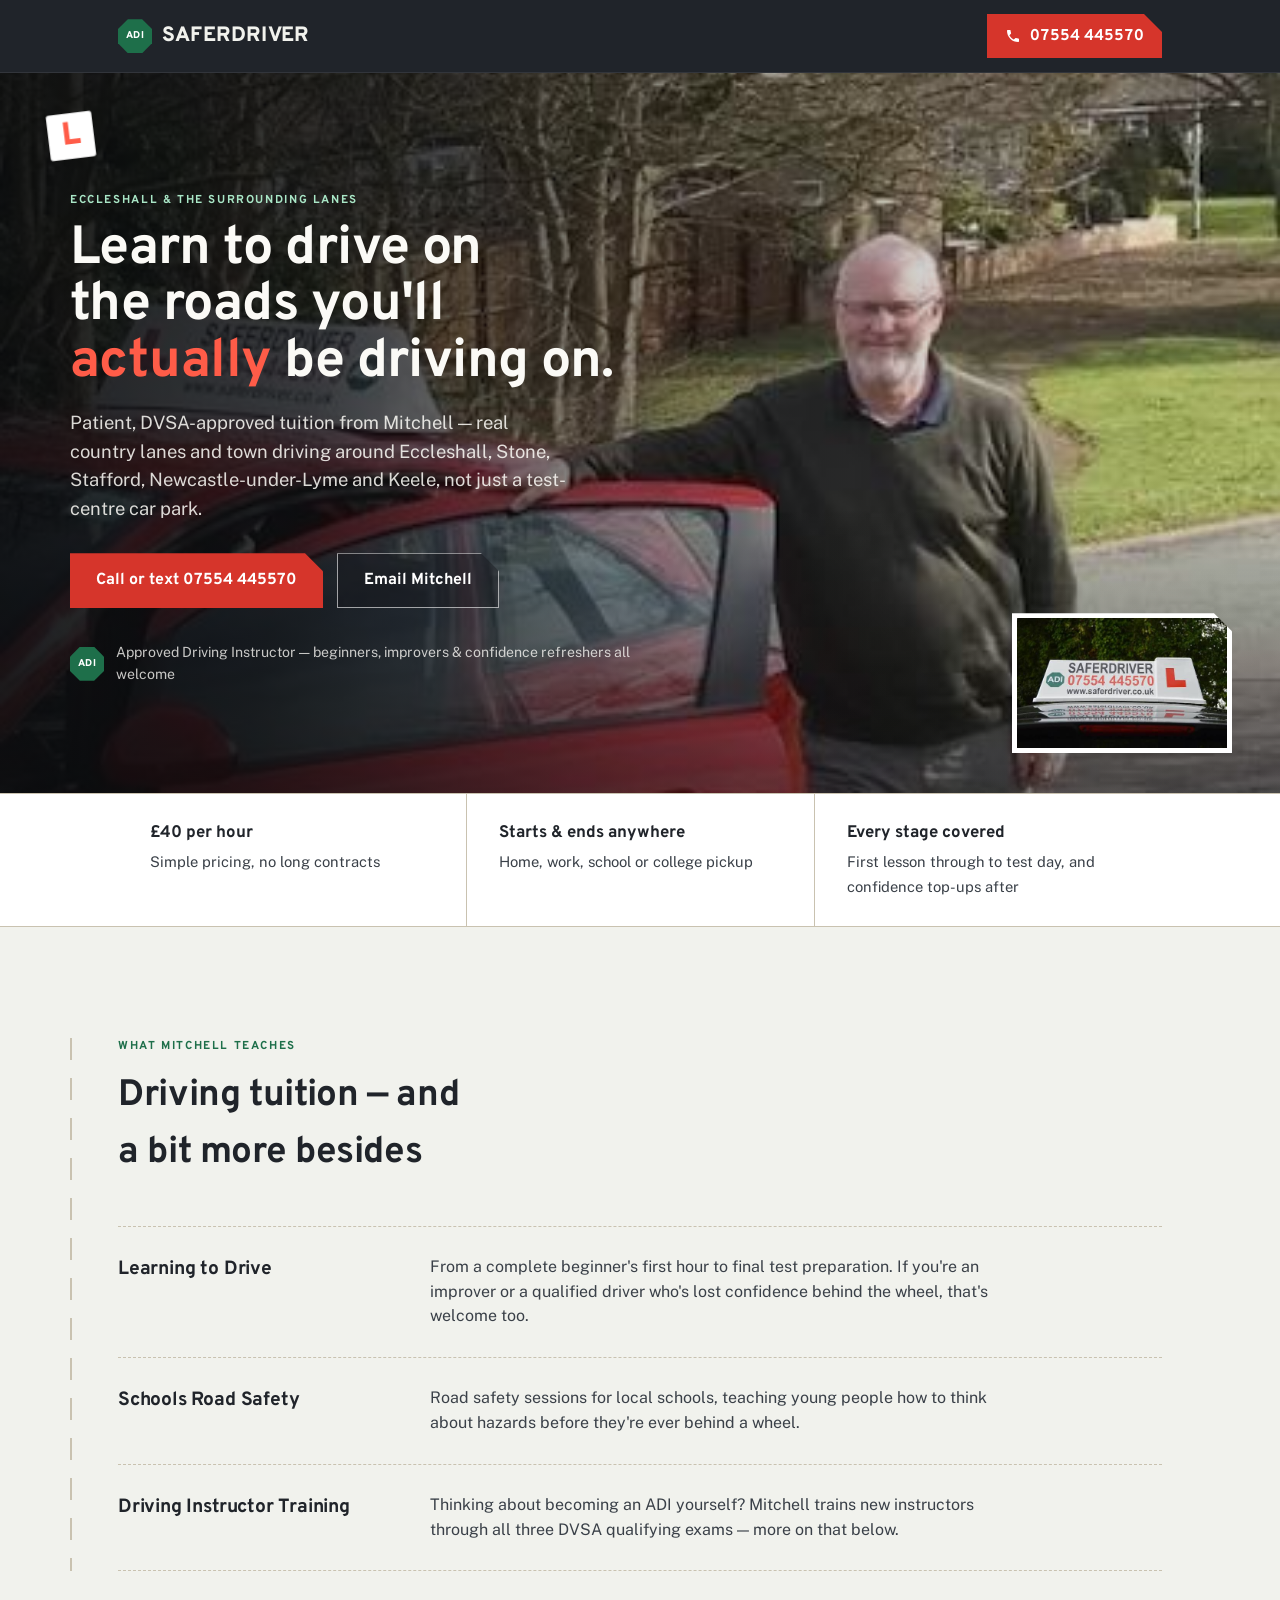
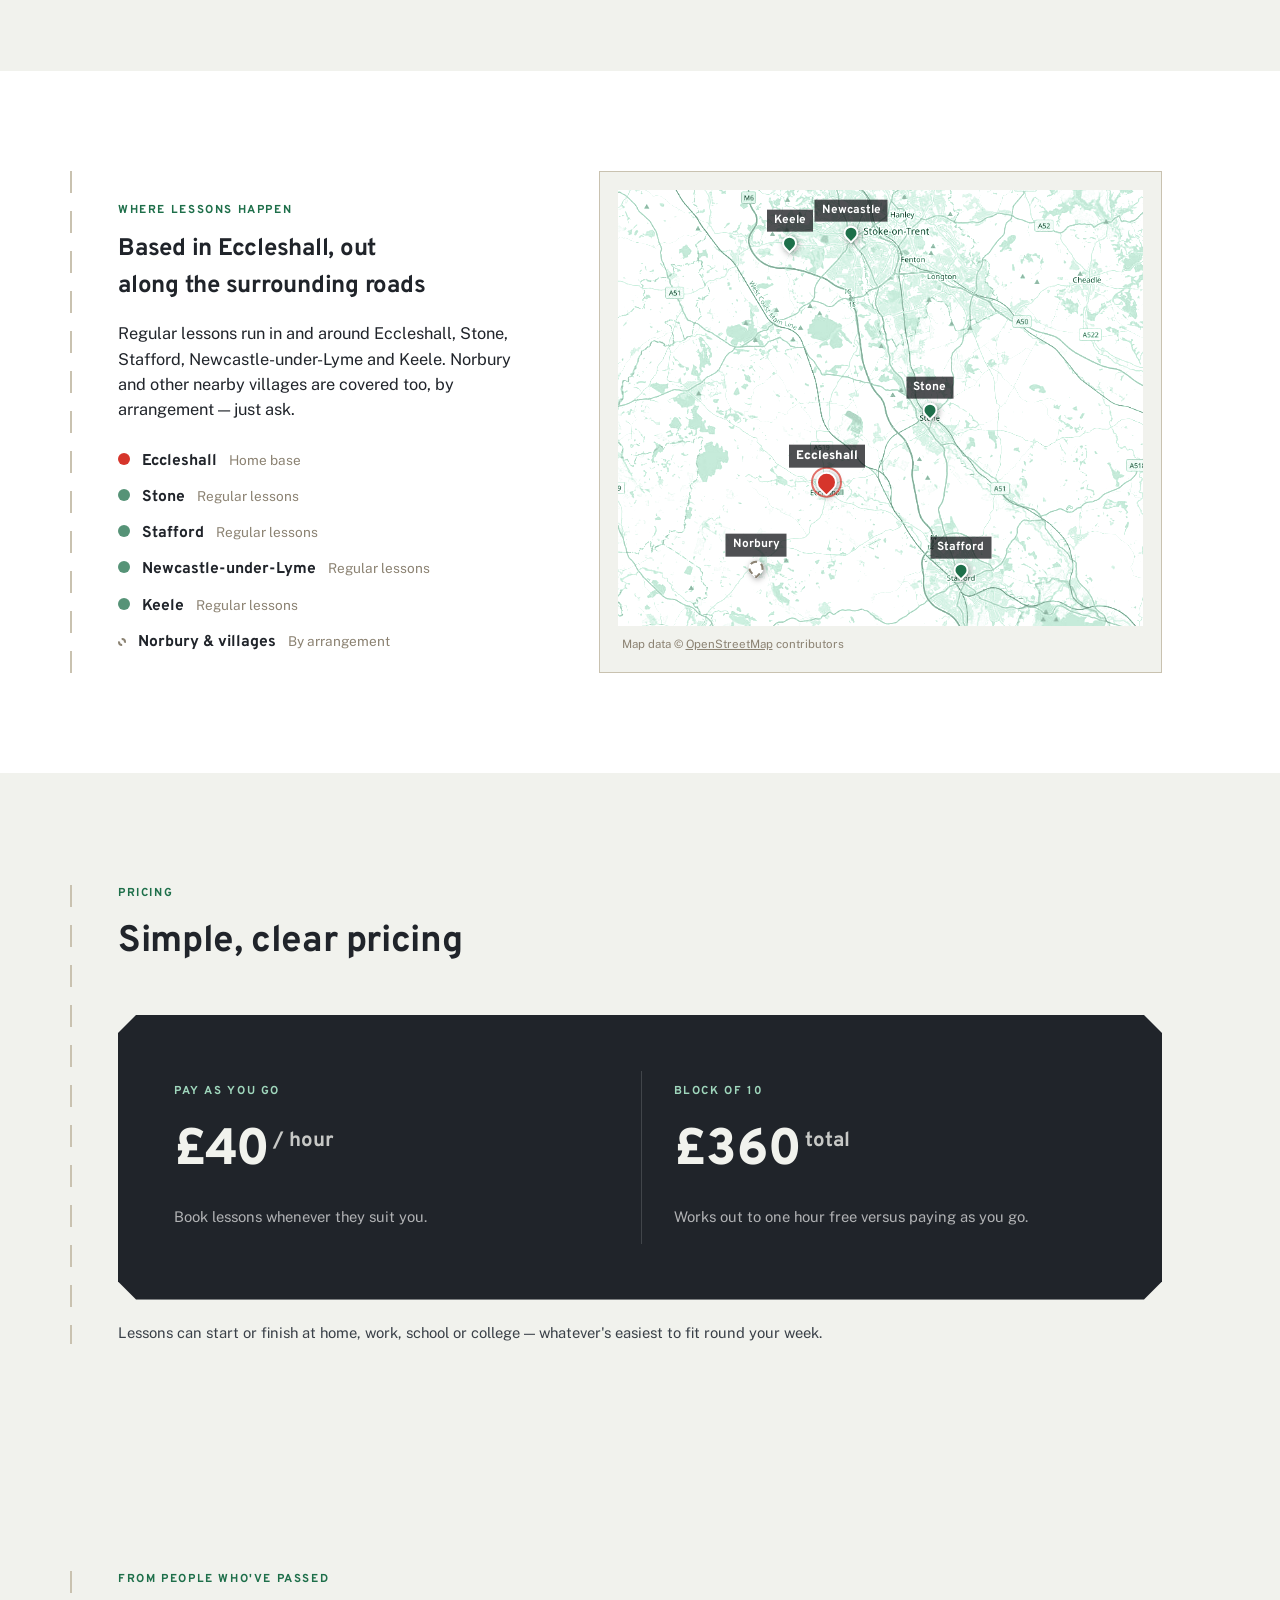
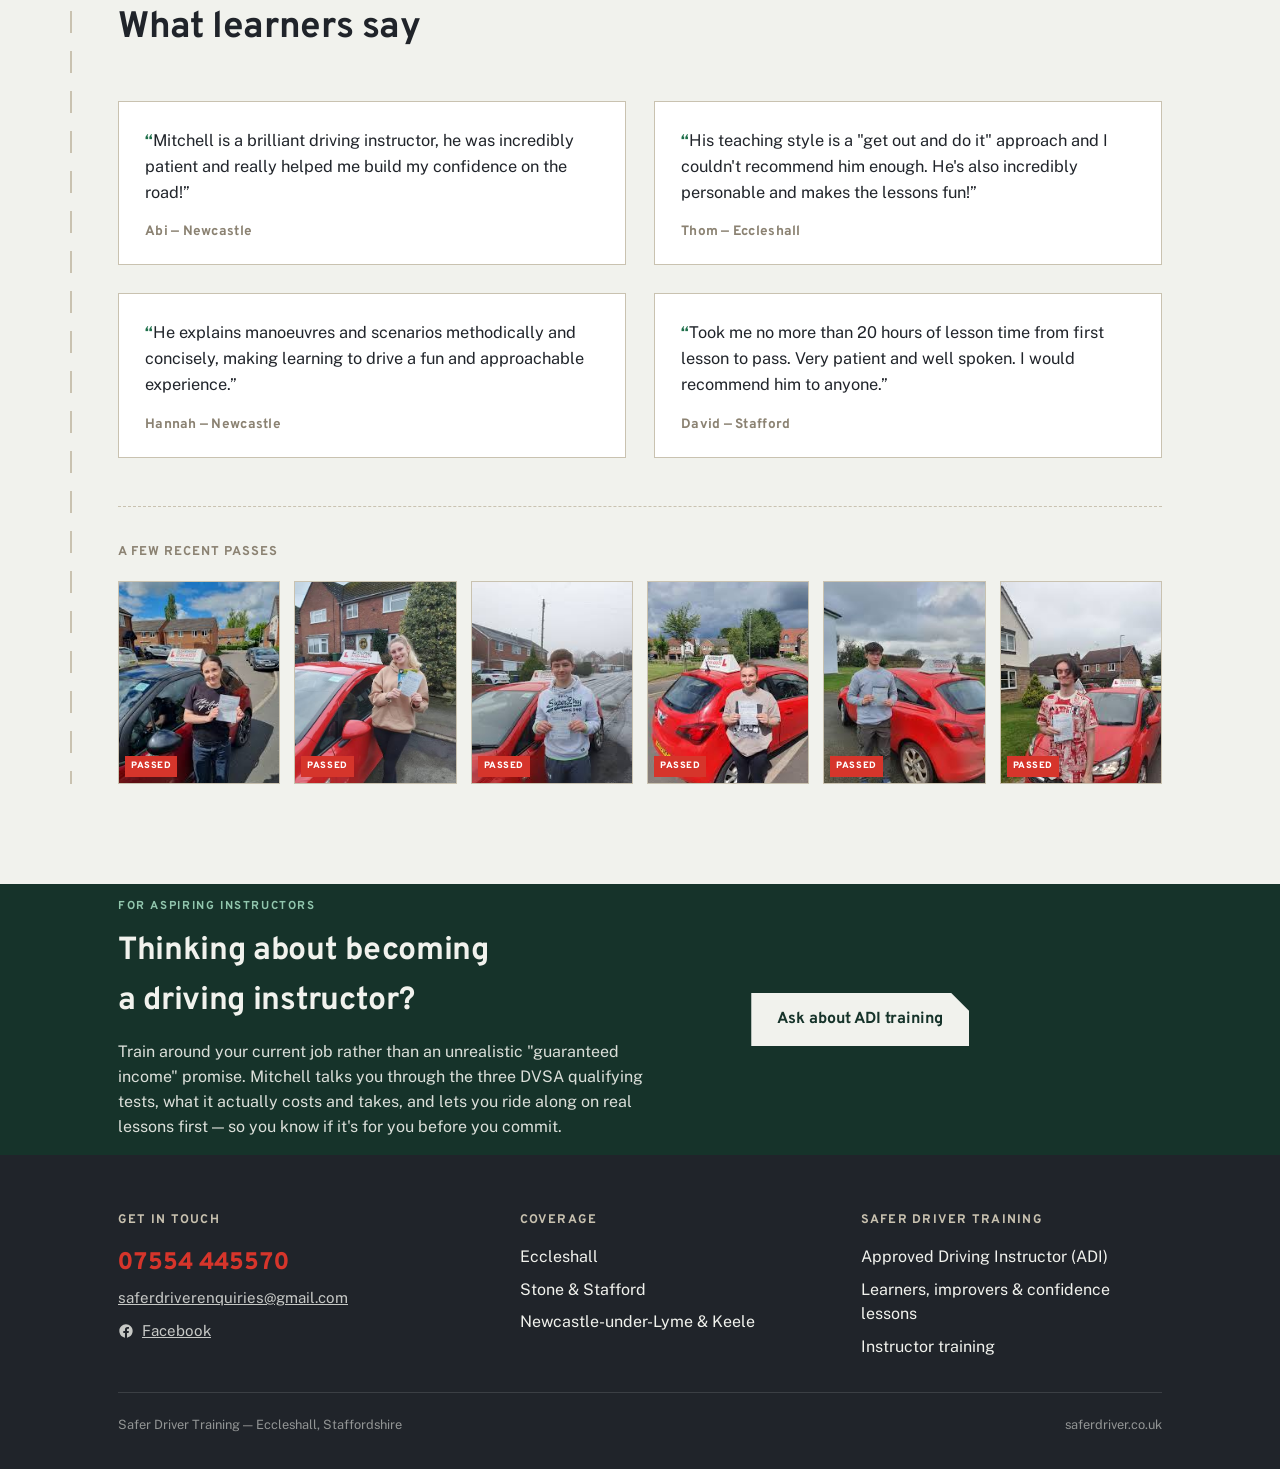
==== commit 3a22db39: "Hide fleet training (client's qualification lapsed) Keep instructor training as-is." ====
--- a/index.html
+++ b/index.html
@@ -4,7 +4,7 @@
 <meta charset="utf-8">
 <meta name="viewport" content="width=device-width, initial-scale=1">
 <title>Safer Driver Training | Driving Lessons in Eccleshall, Stone &amp; Stafford</title>
-<meta name="description" content="Patient, DVSA-approved driving lessons around Eccleshall, Stone, Stafford, Newcastle-under-Lyme and Keele. Beginners, improvers, confidence lessons, fleet training and ADI instructor training with Safer Driver Training.">
+<meta name="description" content="Patient, DVSA-approved driving lessons around Eccleshall, Stone, Stafford, Newcastle-under-Lyme and Keele. Beginners, improvers, confidence lessons and ADI instructor training with Safer Driver Training.">
 <style>
   @font-face {
     font-family: 'Overpass';
@@ -899,10 +899,6 @@
       <div class="service-row reveal">
         <h3>Learning to Drive</h3>
         <p>From a complete beginner's first hour to final test preparation. If you're an improver or a qualified driver who's lost confidence behind the wheel, that's welcome too.</p>
-      </div>
-      <div class="service-row reveal">
-        <h3>Fleet Training</h3>
-        <p>Tuition for company drivers who need to sharpen their skills or meet an employer's driving standard.</p>
       </div>
       <div class="service-row reveal">
         <h3>Schools Road Safety</h3>
@@ -1068,7 +1064,7 @@
         <ul>
           <li>Approved Driving Instructor (ADI)</li>
           <li>Learners, improvers &amp; confidence lessons</li>
-          <li>Fleet &amp; instructor training</li>
+          <li>Instructor training</li>
         </ul>
       </div>
     </div>
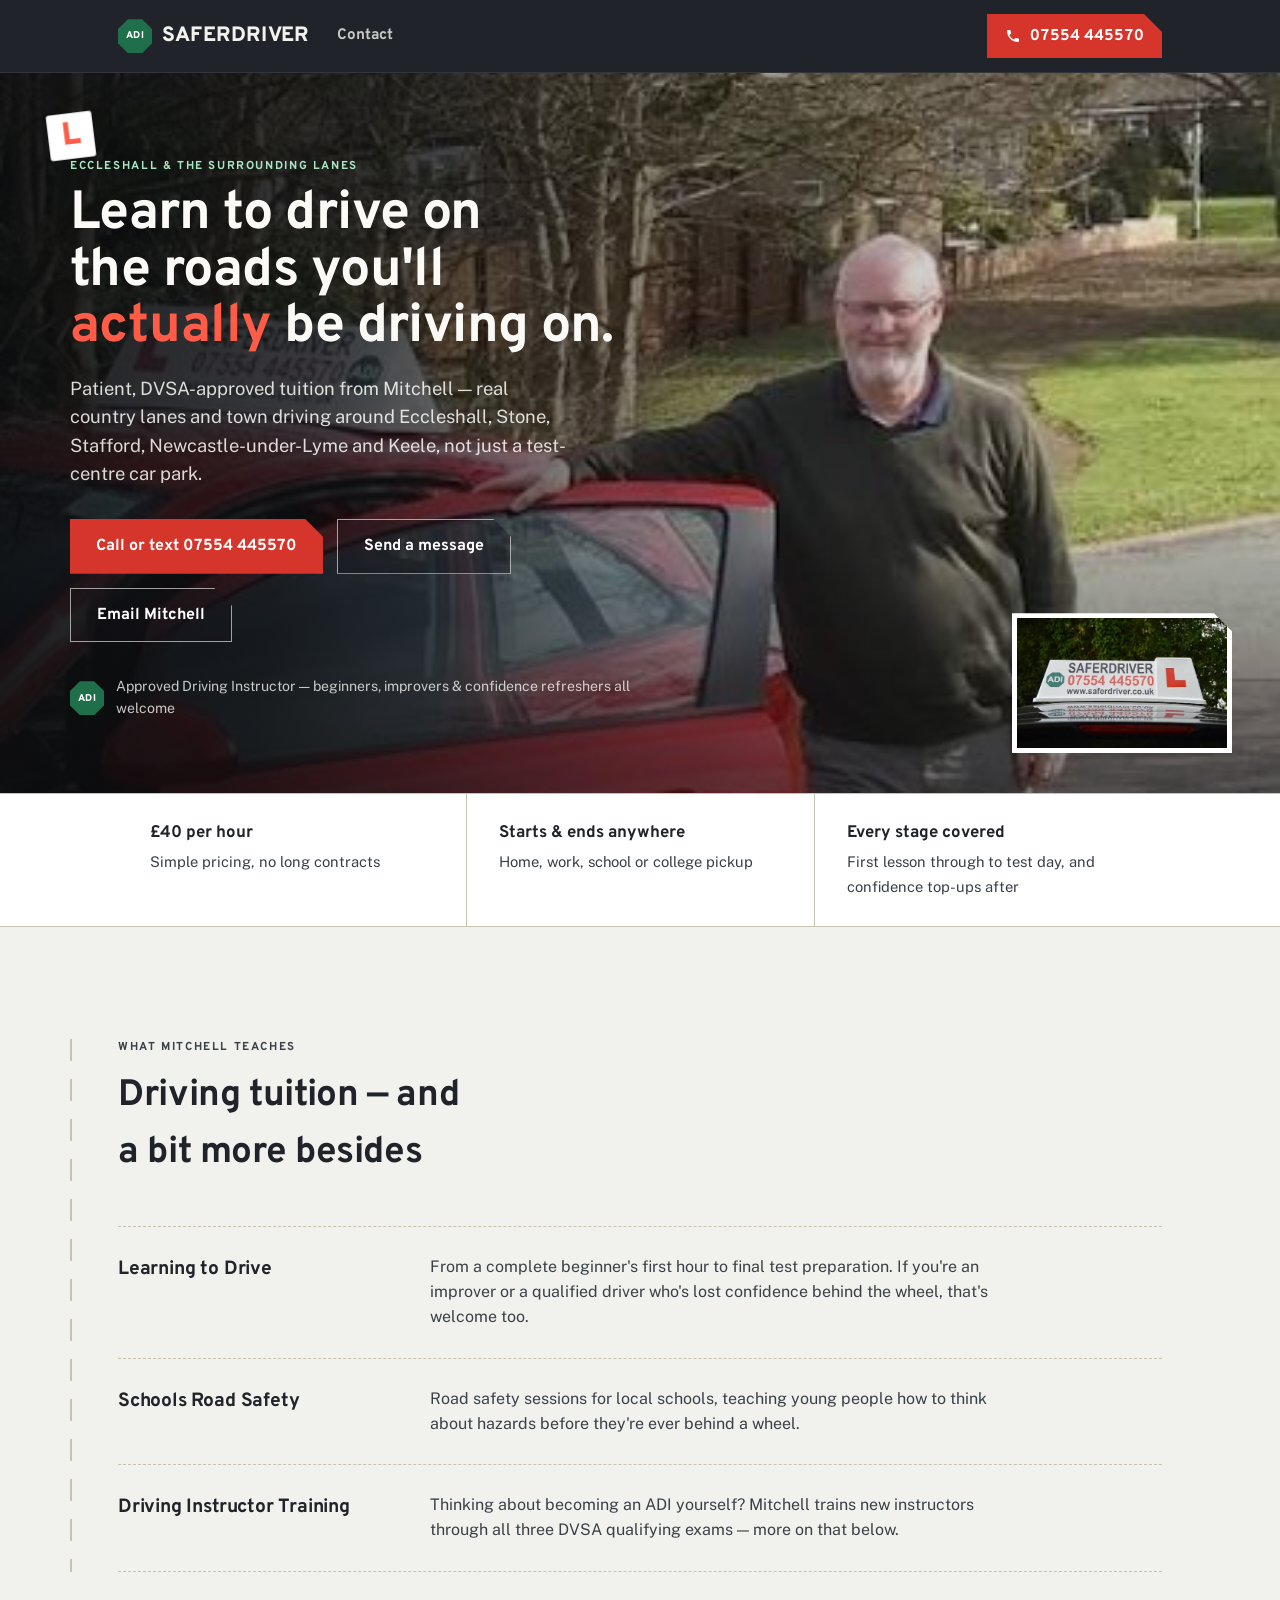
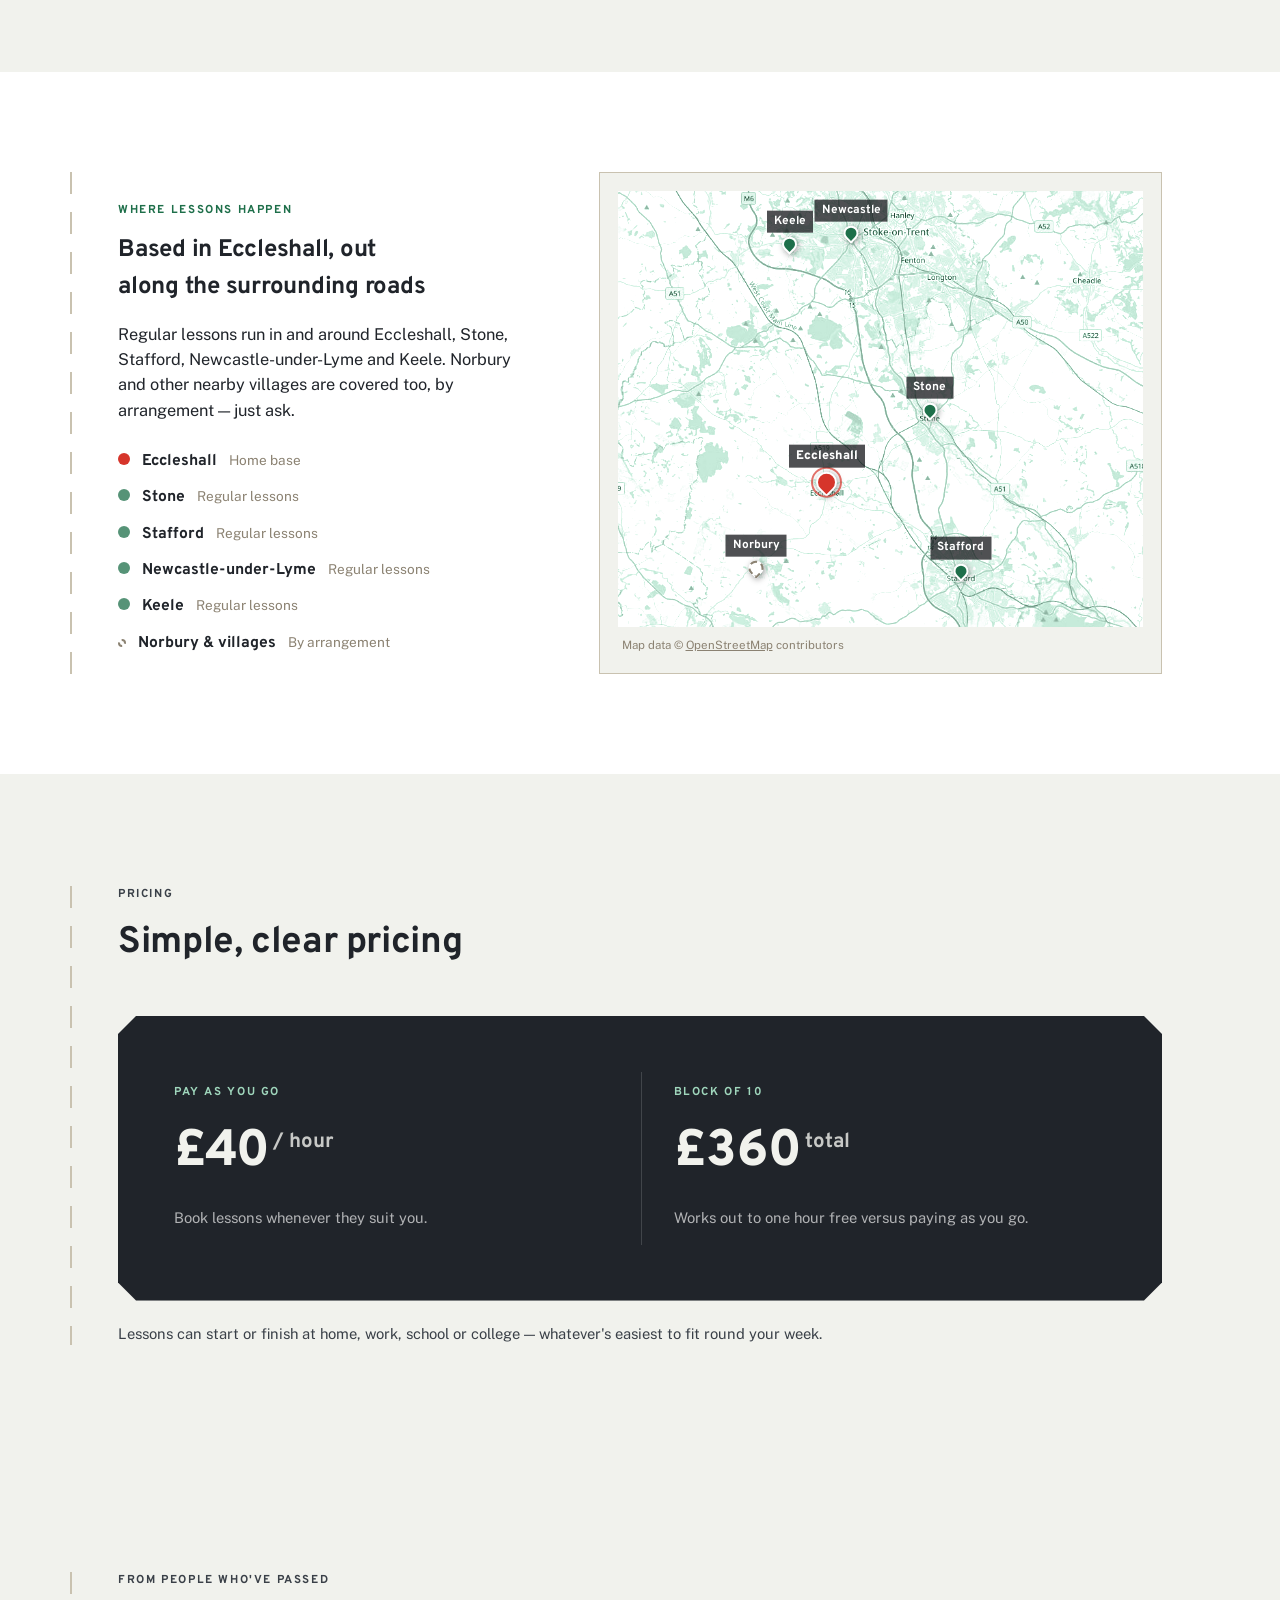
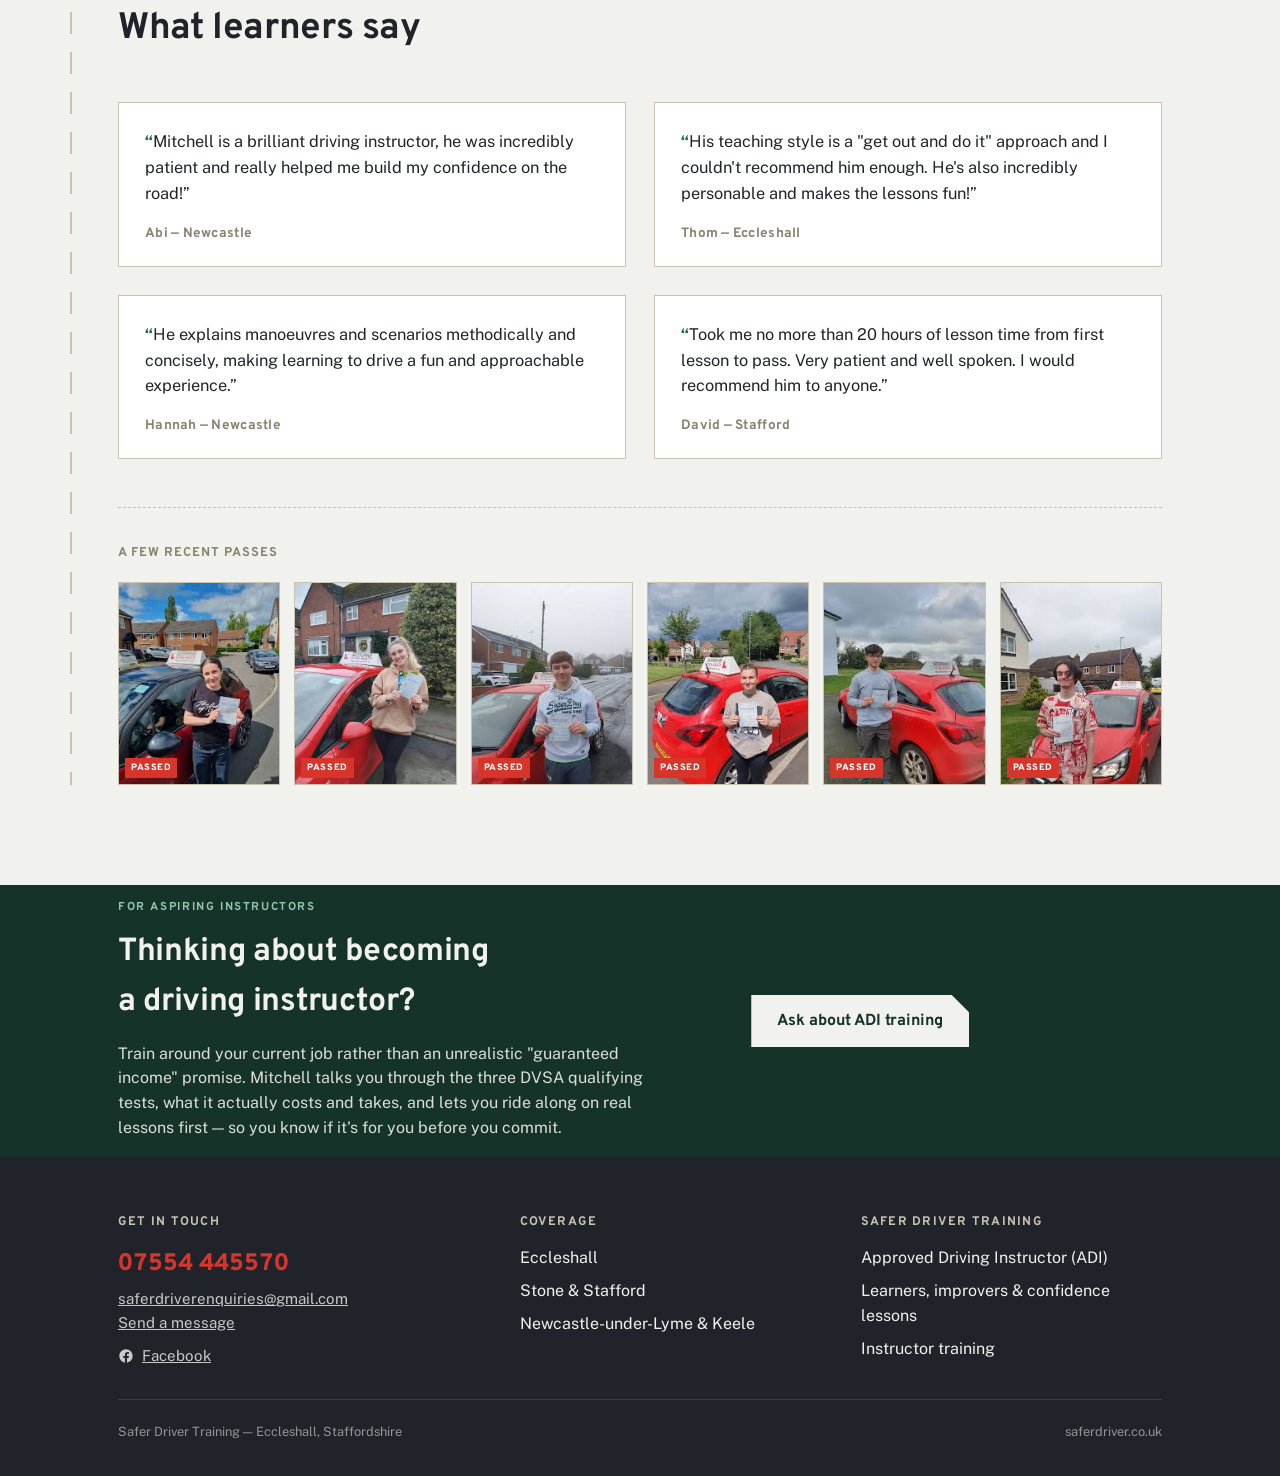
==== commit d2048d6e: "Add dedicated contact page with enquiry form Move the contact form off the homepage onto its own con" ====
--- a/index.html
+++ b/index.html
@@ -5,839 +5,18 @@
 <meta name="viewport" content="width=device-width, initial-scale=1">
 <title>Safer Driver Training | Driving Lessons in Eccleshall, Stone &amp; Stafford</title>
 <meta name="description" content="Patient, DVSA-approved driving lessons around Eccleshall, Stone, Stafford, Newcastle-under-Lyme and Keele. Beginners, improvers, confidence lessons and ADI instructor training with Safer Driver Training.">
-<style>
-  @font-face {
-    font-family: 'Overpass';
-    font-style: normal;
-    font-weight: 300 900;
-    font-display: swap;
-    src: url([data-uri]) format('woff2');
-  }
-  @font-face {
-    font-family: 'Public Sans';
-    font-style: normal;
-    font-weight: 300 800;
-    font-display: swap;
-    src: url([data-uri]) format('woff2');
-  }
-
-  :root {
-    --ink: #20242a;
-    --ink-soft: #3a4048;
-    --paper: #f1f2ed;
-    --paper-raised: #ffffff;
-    --red: #d6352b;
-    --green: #1e6f4a;
-    --green-deep: #16332a;
-    --green-deep-text: #f1f2ed;
-    --green-deep-accent: #9fd6bc;
-    --stone: #8b8272;
-    --stone-line: #c9c2b0;
-    --nav-bg: var(--ink);
-    --nav-text: var(--paper);
-    --shadow: 0 18px 40px -22px rgba(32, 36, 42, 0.45);
-    --map-filter: grayscale(1) brightness(1.1) contrast(1.05);
-    --chamfer: 18px;
-    --maxw: 1140px;
-  }
-
-  @media (prefers-color-scheme: dark) {
-    :root {
-      --ink: #eeeae0;
-      --ink-soft: #cfc9ba;
-      --paper: #171a1f;
-      --paper-raised: #1f242b;
-      --red: #ef5445;
-      --green: #3fa374;
-      --green-deep: #cdeedd;
-      --green-deep-text: #10221a;
-      --green-deep-accent: #1f6f4a;
-      --stone: #a79c87;
-      --stone-line: #4a4638;
-      --nav-bg: #101317;
-      --nav-text: #eeeae0;
-      --shadow: 0 18px 40px -20px rgba(0, 0, 0, 0.65);
-      --map-filter: grayscale(1) invert(1) hue-rotate(180deg) brightness(0.85) contrast(1.1);
-    }
-  }
-  :root[data-theme="dark"] {
-    --ink: #eeeae0;
-    --ink-soft: #cfc9ba;
-    --paper: #171a1f;
-    --paper-raised: #1f242b;
-    --red: #ef5445;
-    --green: #3fa374;
-    --green-deep: #cdeedd;
-    --green-deep-text: #10221a;
-    --green-deep-accent: #1f6f4a;
-    --stone: #a79c87;
-    --stone-line: #4a4638;
-    --nav-bg: #101317;
-    --nav-text: #eeeae0;
-    --shadow: 0 18px 40px -20px rgba(0, 0, 0, 0.65);
-    --map-filter: grayscale(1) invert(1) hue-rotate(180deg) brightness(0.85) contrast(1.1);
-  }
-  :root[data-theme="light"] {
-    --ink: #20242a;
-    --ink-soft: #3a4048;
-    --paper: #f1f2ed;
-    --paper-raised: #ffffff;
-    --red: #d6352b;
-    --green: #1e6f4a;
-    --green-deep: #16332a;
-    --green-deep-text: #f1f2ed;
-    --green-deep-accent: #9fd6bc;
-    --stone: #8b8272;
-    --stone-line: #c9c2b0;
-    --nav-bg: var(--ink);
-    --nav-text: var(--paper);
-    --shadow: 0 18px 40px -22px rgba(32, 36, 42, 0.45);
-    --map-filter: grayscale(1) brightness(1.1) contrast(1.05);
-  }
-
-  * { box-sizing: border-box; }
-  html { color-scheme: light dark; }
-  body {
-    margin: 0;
-    background: var(--paper);
-    color: var(--ink);
-    font-family: 'Public Sans', system-ui, sans-serif;
-    font-weight: 400;
-    line-height: 1.55;
-    -webkit-font-smoothing: antialiased;
-  }
-  a { color: inherit; }
-  img { max-width: 100%; display: block; }
-  .wrap {
-    max-width: var(--maxw);
-    margin: 0 auto;
-    padding: 0 clamp(20px, 4vw, 48px);
-  }
-  h1, h2, h3 {
-    font-family: 'Overpass', system-ui, sans-serif;
-    text-wrap: balance;
-    margin: 0;
-    letter-spacing: -0.01em;
-  }
-  .eyebrow {
-    font-family: 'Overpass', system-ui, sans-serif;
-    font-weight: 700;
-    font-size: 0.72rem;
-    letter-spacing: 0.14em;
-    text-transform: uppercase;
-    color: var(--green);
-  }
-  .tabular { font-variant-numeric: tabular-nums; }
-
-  /* ---- octagon ADI badge ---- */
-  .adi-badge {
-    --size: 34px;
-    width: var(--size);
-    height: var(--size);
-    flex: none;
-    background: var(--green);
-    clip-path: polygon(29% 0%, 71% 0%, 100% 29%, 100% 71%, 71% 100%, 29% 100%, 0% 71%, 0% 29%);
-    display: flex;
-    align-items: center;
-    justify-content: center;
-    color: #fff;
-    font-family: 'Overpass', sans-serif;
-    font-weight: 800;
-    font-size: 0.62rem;
-    letter-spacing: 0.02em;
-  }
-
-  /* ---- L-plate accent ---- */
-  .l-plate {
-    width: 46px;
-    height: 46px;
-    background: #fff;
-    border: 1px solid rgba(0,0,0,0.15);
-    border-radius: 3px;
-    display: flex;
-    align-items: center;
-    justify-content: center;
-    color: #ff5c48;
-    font-family: 'Overpass', sans-serif;
-    font-weight: 900;
-    font-size: 2rem;
-    line-height: 1;
-    transform: rotate(-7deg);
-    box-shadow: var(--shadow);
-  }
-
-  /* ---- chamfered panel utility ---- */
-  .chamfer {
-    clip-path: polygon(0 0, calc(100% - var(--chamfer)) 0, 100% var(--chamfer), 100% 100%, 0 100%);
-  }
-  .chamfer-both {
-    clip-path: polygon(var(--chamfer) 0, calc(100% - var(--chamfer)) 0, 100% var(--chamfer), 100% calc(100% - var(--chamfer)), calc(100% - var(--chamfer)) 100%, var(--chamfer) 100%, 0 calc(100% - var(--chamfer)), 0 var(--chamfer));
-  }
-
-  /* ---- lane-line spine ---- */
-  .wrap { position: relative; }
-  .lane-line {
-    position: absolute;
-    top: 0;
-    bottom: 0;
-    left: 0;
-    width: 2px;
-    background-image: repeating-linear-gradient(to bottom, var(--stone-line) 0 22px, transparent 22px 40px);
-  }
-  section { position: relative; }
-  @media (max-width: 760px) {
-    .lane-line { display: none; }
-  }
-
-  /* ---- nav ---- */
-  .nav {
-    background: var(--nav-bg);
-    color: var(--nav-text);
-    position: sticky;
-    top: 0;
-    z-index: 20;
-    border-bottom: 1px solid rgba(255,255,255,0.08);
-  }
-  .nav .wrap {
-    display: flex;
-    align-items: center;
-    justify-content: space-between;
-    gap: 20px;
-    padding-top: 14px;
-    padding-bottom: 14px;
-  }
-  .logotype {
-    font-family: 'Overpass', sans-serif;
-    font-weight: 800;
-    font-size: 1.3rem;
-    letter-spacing: 0.01em;
-    display: flex;
-    align-items: center;
-    gap: 10px;
-    white-space: nowrap;
-  }
-  .logotype small {
-    display: block;
-    font-family: 'Public Sans', sans-serif;
-    font-weight: 400;
-    font-size: 0.62rem;
-    letter-spacing: 0.05em;
-    text-transform: uppercase;
-    color: var(--stone-line);
-    margin-top: 2px;
-  }
-  .nav-cta {
-    display: inline-flex;
-    align-items: center;
-    gap: 9px;
-    background: var(--red);
-    color: #fff;
-    font-family: 'Overpass', sans-serif;
-    font-weight: 700;
-    font-size: 0.98rem;
-    padding: 10px 18px;
-    text-decoration: none;
-    white-space: nowrap;
-    transition: transform 0.2s ease, box-shadow 0.2s ease;
-  }
-  .nav-cta svg { flex: none; }
-  .nav-cta:hover {
-    transform: translateY(-2px);
-    box-shadow: 0 10px 22px -10px rgba(214, 53, 43, 0.55);
-  }
-
-  /* ---- buttons ---- */
-  .btn {
-    display: inline-flex;
-    align-items: center;
-    gap: 10px;
-    font-family: 'Overpass', sans-serif;
-    font-weight: 700;
-    font-size: 1rem;
-    padding: 14px 26px;
-    text-decoration: none;
-    border: none;
-    cursor: pointer;
-  }
-  .btn-primary {
-    background: var(--red);
-    color: #fff;
-  }
-  .btn-ghost {
-    background: transparent;
-    color: var(--ink);
-    border: 1.5px solid var(--stone-line);
-  }
-
-  /* ---- hero ---- */
-  .hero {
-    position: relative;
-    overflow: hidden;
-    min-height: clamp(520px, 80vh, 720px);
-    display: flex;
-    align-items: center;
-  }
-  .hero-bg {
-    position: absolute;
-    inset: 0;
-    z-index: 0;
-  }
-  .hero-bg img {
-    width: 100%;
-    height: 100%;
-    object-fit: cover;
-    object-position: center 32%;
-  }
-  .hero-bg::after {
-    content: "";
-    position: absolute;
-    inset: 0;
-    background:
-      linear-gradient(100deg, rgba(10,12,14,0.93) 0%, rgba(10,12,14,0.8) 26%, rgba(10,12,14,0.38) 54%, rgba(10,12,14,0.08) 76%),
-      linear-gradient(to top, rgba(10,12,14,0.5) 0%, transparent 40%);
-  }
-  .hero-content {
-    position: relative;
-    z-index: 1;
-    width: 100%;
-    padding: 56px 0;
-  }
-  .hero-copy { max-width: 600px; }
-  .hero .eyebrow { color: #a9e6c6; }
-  .hero h1 {
-    font-size: clamp(2.3rem, 4.2vw, 3.4rem);
-    line-height: 1.05;
-    color: #fbfaf6;
-  }
-  .hero h1 .accent { color: #ff5c48; }
-  .hero p.lede {
-    font-size: 1.15rem;
-    color: rgba(251, 250, 246, 0.86);
-    max-width: 46ch;
-    margin-top: 18px;
-  }
-  .hero-ctas {
-    display: flex;
-    flex-wrap: wrap;
-    gap: 14px;
-    margin-top: 30px;
-  }
-  .hero .btn-ghost {
-    color: #fff;
-    background: rgba(20, 22, 26, 0.4);
-    border-color: rgba(255, 255, 255, 0.6);
-    backdrop-filter: blur(6px);
-    -webkit-backdrop-filter: blur(6px);
-  }
-  .hero .btn-ghost:hover {
-    background: rgba(20, 22, 26, 0.55);
-  }
-  .trust-line {
-    display: flex;
-    align-items: center;
-    gap: 12px;
-    margin-top: 34px;
-    font-size: 0.88rem;
-    color: rgba(251, 250, 246, 0.78);
-  }
-  .hero-inset {
-    position: absolute;
-    right: clamp(16px, 4vw, 48px);
-    bottom: clamp(16px, 4vw, 40px);
-    width: min(220px, 28vw);
-    border: 5px solid #fff;
-    box-shadow: var(--shadow);
-    z-index: 2;
-  }
-  .hero-inset img { width: 100%; height: 130px; object-fit: cover; display: block; }
-  .hero-lplate {
-    position: absolute;
-    left: clamp(16px, 4vw, 48px);
-    top: clamp(16px, 4vw, 40px);
-    z-index: 2;
-  }
-  @media (max-width: 860px) {
-    .hero {
-      min-height: auto;
-      padding: 88px 0 200px;
-      align-items: flex-start;
-    }
-    .hero-bg::after {
-      background: linear-gradient(180deg, rgba(10,12,14,0.6) 0%, rgba(10,12,14,0.84) 55%, rgba(10,12,14,0.94) 100%);
-    }
-    .hero-copy { max-width: none; }
-    .hero-inset { width: 130px; right: 16px; bottom: 16px; }
-    .hero-inset img { height: 84px; }
-    .hero-lplate { top: 16px; left: 16px; }
-  }
-
-  /* ---- facts strip ---- */
-  .facts {
-    background: var(--paper-raised);
-    border-top: 1px solid var(--stone-line);
-    border-bottom: 1px solid var(--stone-line);
-  }
-  .facts .wrap {
-    display: grid;
-    grid-template-columns: repeat(3, 1fr);
-    gap: 0;
-  }
-  .fact {
-    padding: 26px clamp(16px, 3vw, 32px);
-    border-left: 1px solid var(--stone-line);
-  }
-  .fact:first-child { border-left: none; }
-  .fact strong {
-    display: block;
-    font-family: 'Overpass', sans-serif;
-    font-weight: 700;
-    font-size: 1.05rem;
-    margin-bottom: 4px;
-  }
-  .fact span { color: var(--ink-soft); font-size: 0.92rem; }
-  @media (max-width: 700px) {
-    .facts .wrap { grid-template-columns: 1fr; }
-    .fact { border-left: none; border-top: 1px solid var(--stone-line); }
-    .fact:first-child { border-top: none; }
-  }
-
-  /* ---- services ---- */
-  .section { padding: clamp(56px, 8vw, 100px) 0; }
-  .section-head { max-width: 60ch; margin-bottom: 44px; }
-  .section-head h2 { font-size: clamp(1.7rem, 3vw, 2.3rem); margin-top: 10px; }
-
-  .service-list { display: flex; flex-direction: column; }
-  .service-row {
-    display: grid;
-    grid-template-columns: 280px 1fr;
-    gap: 32px;
-    padding: 28px 0;
-    border-top: 1px dashed var(--stone-line);
-  }
-  .service-list .service-row:last-child { border-bottom: 1px dashed var(--stone-line); }
-  .service-row h3 {
-    font-size: 1.2rem;
-    display: flex;
-    align-items: baseline;
-    gap: 10px;
-  }
-  .service-row p { margin: 0; color: var(--ink-soft); max-width: 58ch; }
-  @media (max-width: 700px) {
-    .service-row { grid-template-columns: 1fr; gap: 8px; }
-  }
-
-  /* ---- areas / coverage map ---- */
-  .areas { background: var(--paper-raised); }
-  .areas-columns {
-    display: grid;
-    grid-template-columns: 0.85fr 1.15fr;
-    gap: clamp(32px, 5vw, 64px);
-    align-items: center;
-  }
-  .areas-intro {
-    margin-top: 16px;
-    font-size: 1.02rem;
-  }
-  .area-list {
-    list-style: none;
-    margin: 26px 0 0;
-    padding: 0;
-    display: flex;
-    flex-direction: column;
-    gap: 12px;
-  }
-  .area-list li {
-    display: flex;
-    align-items: baseline;
-    gap: 12px;
-    font-size: 0.98rem;
-  }
-  .area-list strong {
-    font-family: 'Overpass', sans-serif;
-    font-weight: 700;
-  }
-  .area-list span {
-    color: var(--stone);
-    font-size: 0.85rem;
-  }
-  .dot {
-    width: 12px;
-    height: 12px;
-    border-radius: 50%;
-    flex: none;
-  }
-  .dot-home { background: var(--red); }
-  .dot-full { background: var(--green); opacity: 0.75; }
-  .dot-arranged { background: transparent; border: 2px dashed var(--stone); width: 8px; height: 8px; }
-
-  .coverage-map-wrap {
-    background: var(--paper);
-    border: 1px solid var(--stone-line);
-    padding: clamp(10px, 2vw, 18px);
-  }
-  .map-frame {
-    position: relative;
-    overflow: hidden;
-    aspect-ratio: 768 / 637;
-    max-height: 520px;
-  }
-  .map-image {
-    width: 100%;
-    object-position: center center;
-    height: 100%;
-    object-fit: cover;
-    display: block;
-    filter: var(--map-filter);
-  }
-  .map-frame::after {
-    content: "";
-    position: absolute;
-    inset: 0;
-    background: var(--green);
-    mix-blend-mode: color;
-    opacity: 0.45;
-    pointer-events: none;
-  }
-  .map-pin {
-    position: absolute;
-    transform: translate(-50%, -100%);
-    display: flex;
-    flex-direction: column;
-    align-items: center;
-    pointer-events: none;
-    z-index: 1;
-  }
-  .map-pin .pin-dot {
-    width: 15px;
-    height: 15px;
-    border-radius: 50% 50% 50% 0;
-    transform: rotate(-45deg);
-    box-shadow: 0 2px 6px rgba(0,0,0,0.4);
-    border: 2px solid #fff;
-    margin-top: 4px;
-  }
-  .map-pin.home .pin-dot { background: var(--red); width: 21px; height: 21px; }
-  .map-pin.regular .pin-dot { background: var(--green); }
-  .map-pin.arranged .pin-dot { background: #fff; border: 2px dashed var(--stone); }
-  .map-pin .pin-label {
-    font-family: 'Overpass', sans-serif;
-    font-weight: 700;
-    font-size: 0.74rem;
-    color: #fff;
-    background: rgba(20,22,26,0.75);
-    padding: 2px 7px;
-    white-space: nowrap;
-    z-index: 2;
-  }
-  .map-pin.home .pin-label { font-weight: 800; font-size: 0.78rem; }
-  .map-attribution {
-    margin: 10px 4px 0;
-    font-size: 0.72rem;
-    color: var(--stone);
-  }
-  .map-attribution a { color: var(--stone); }
-  @media (max-width: 820px) {
-    .areas-columns { grid-template-columns: 1fr; }
-    .map-frame { max-height: 460px; }
-  }
-
-  /* ---- pricing ---- */
-  .pricing-board {
-    background: var(--nav-bg);
-    color: var(--nav-text);
-    padding: clamp(36px, 5vw, 56px);
-    display: grid;
-    grid-template-columns: 1fr 1fr;
-    gap: 1px;
-    background-clip: padding-box;
-    box-shadow: var(--shadow);
-  }
-  .price-tier {
-    padding: 0 clamp(12px, 3vw, 32px);
-    border-left: 1px solid rgba(255,255,255,0.15);
-  }
-  .price-tier:first-child { border-left: none; padding-left: 0; }
-  .price-tier .eyebrow { color: #9fd6bc; }
-  .price-figure {
-    font-family: 'Overpass', sans-serif;
-    font-weight: 800;
-    font-size: clamp(2.4rem, 5vw, 3.2rem);
-    margin: 8px 0 6px;
-  }
-  .price-figure sup { font-size: 0.4em; font-weight: 700; margin-left: 4px; opacity: 0.8; }
-  .price-note { color: rgba(255,255,255,0.65); font-size: 0.92rem; }
-  @media (max-width: 620px) {
-    .pricing-board { grid-template-columns: 1fr; gap: 28px; }
-    .price-tier { border-left: none; padding-left: 0; border-top: 1px solid rgba(255,255,255,0.15); padding-top: 24px; }
-    .price-tier:first-child { border-top: none; padding-top: 0; }
-  }
-  .pricing-foot {
-    margin-top: 22px;
-    color: var(--ink-soft);
-    font-size: 0.92rem;
-  }
-
-  /* ---- testimonials ---- */
-  .testimonial-grid {
-    display: grid;
-    grid-template-columns: repeat(2, 1fr);
-    gap: 28px;
-    margin-top: 40px;
-  }
-  .testimonial {
-    background: var(--paper-raised);
-    border: 1px solid var(--stone-line);
-    padding: 26px 26px 22px;
-  }
-  .testimonial q {
-    quotes: "“" "”";
-    font-size: 1.02rem;
-    line-height: 1.5;
-  }
-  .testimonial q::before { color: var(--green); font-weight: 800; }
-  .testimonial cite {
-    display: block;
-    margin-top: 16px;
-    font-style: normal;
-    font-family: 'Overpass', sans-serif;
-    font-weight: 700;
-    font-size: 0.85rem;
-    color: var(--stone);
-    letter-spacing: 0.02em;
-  }
-  @media (max-width: 700px) {
-    .testimonial-grid { grid-template-columns: 1fr; }
-  }
-
-  .pass-gallery {
-    margin-top: 48px;
-    padding-top: 36px;
-    border-top: 1px dashed var(--stone-line);
-  }
-  .pass-gallery-label {
-    font-family: 'Overpass', sans-serif;
-    font-weight: 700;
-    font-size: 0.8rem;
-    letter-spacing: 0.08em;
-    text-transform: uppercase;
-    color: var(--stone);
-    margin: 0 0 18px;
-  }
-  .pass-gallery-grid {
-    display: grid;
-    grid-template-columns: repeat(6, 1fr);
-    gap: 14px;
-  }
-  .pass-photo {
-    position: relative;
-    aspect-ratio: 4 / 5;
-    overflow: hidden;
-    border: 1px solid var(--stone-line);
-    transition: transform 0.25s ease, box-shadow 0.25s ease;
-  }
-  .pass-photo img {
-    width: 100%;
-    height: 100%;
-    object-fit: cover;
-    display: block;
-  }
-  .pass-photo:hover {
-    transform: translateY(-4px);
-    box-shadow: var(--shadow);
-  }
-  .pass-photo::after {
-    content: "PASSED";
-    position: absolute;
-    left: 6px;
-    bottom: 6px;
-    background: var(--red);
-    color: #fff;
-    font-family: 'Overpass', sans-serif;
-    font-weight: 800;
-    font-size: 0.58rem;
-    letter-spacing: 0.06em;
-    padding: 3px 6px;
-  }
-  @media (max-width: 760px) {
-    .pass-gallery-grid { grid-template-columns: repeat(3, 1fr); }
-  }
-  @media (max-width: 480px) {
-    .pass-gallery-grid { grid-template-columns: repeat(2, 1fr); }
-  }
-
-  /* ---- ADI training teaser ---- */
-  .instructor-cta {
-    background: var(--green-deep);
-    color: var(--green-deep-text);
-  }
-  .instructor-cta .eyebrow { color: var(--green-deep-accent); }
-  .instructor-cta .btn-primary { background: var(--green-deep-text); color: var(--green-deep); }
-  .instructor-cta .wrap {
-    display: grid;
-    grid-template-columns: 1.3fr 0.9fr;
-    gap: 40px;
-    align-items: center;
-  }
-  .instructor-cta h2 { font-size: clamp(1.5rem, 3vw, 2rem); }
-  .instructor-cta p { max-width: 56ch; opacity: 0.9; margin-top: 14px; }
-  @media (max-width: 760px) {
-    .instructor-cta .wrap { grid-template-columns: 1fr; }
-  }
-
-  /* ---- footer ---- */
-  footer {
-    background: var(--nav-bg);
-    color: var(--nav-text);
-    padding: 56px 0 34px;
-  }
-  .footer-grid {
-    display: grid;
-    grid-template-columns: 1.2fr 1fr 1fr;
-    gap: 40px;
-    padding-bottom: 32px;
-    border-bottom: 1px solid rgba(255,255,255,0.12);
-  }
-  .footer-contact {
-    font-family: 'Overpass', sans-serif;
-    font-weight: 800;
-    font-size: 1.5rem;
-    color: var(--red);
-    display: block;
-    margin: 10px 0 4px;
-    text-decoration: none;
-  }
-  footer h4 {
-    font-family: 'Overpass', sans-serif;
-    font-size: 0.78rem;
-    letter-spacing: 0.1em;
-    text-transform: uppercase;
-    color: var(--stone-line);
-    margin: 0 0 14px;
-  }
-  footer p, footer a { color: rgba(241,242,237,0.8); font-size: 0.94rem; }
-  .footer-email { display: block; }
-  .footer-social {
-    display: flex;
-    align-items: center;
-    gap: 8px;
-    margin-top: 10px;
-    transition: color 0.2s ease;
-  }
-  .footer-social:hover { color: #fff; }
-  footer ul { list-style: none; margin: 0; padding: 0; display: flex; flex-direction: column; gap: 8px; }
-  .footer-bottom {
-    display: flex;
-    justify-content: space-between;
-    flex-wrap: wrap;
-    gap: 10px;
-    padding-top: 22px;
-    font-size: 0.8rem;
-    color: rgba(241,242,237,0.55);
-  }
-  @media (max-width: 760px) {
-    .footer-grid { grid-template-columns: 1fr; gap: 28px; }
-  }
-
-  @media (prefers-reduced-motion: no-preference) {
-    .fade-up {
-      animation: fadeUp 0.7s ease both;
-    }
-    @keyframes fadeUp {
-      from { opacity: 0; transform: translateY(14px); }
-      to { opacity: 1; transform: translateY(0); }
-    }
-  }
-
-  /* ---- scroll reveal ---- */
-  .reveal {
-    opacity: 0;
-    transform: translateY(26px);
-  }
-  @media (prefers-reduced-motion: no-preference) {
-    .reveal {
-      transition: opacity 0.7s cubic-bezier(0.2, 0.7, 0.2, 1), transform 0.7s cubic-bezier(0.2, 0.7, 0.2, 1);
-    }
-    .reveal.is-visible {
-      opacity: 1;
-      transform: translateY(0);
-    }
-    .reveal-stagger > *:nth-child(1) { transition-delay: 0ms; }
-    .reveal-stagger > *:nth-child(2) { transition-delay: 90ms; }
-    .reveal-stagger > *:nth-child(3) { transition-delay: 180ms; }
-    .reveal-stagger > *:nth-child(4) { transition-delay: 270ms; }
-    .reveal-stagger > *:nth-child(5) { transition-delay: 360ms; }
-    .reveal-stagger > *:nth-child(6) { transition-delay: 450ms; }
-  }
-  @media (prefers-reduced-motion: reduce) {
-    .reveal { opacity: 1; transform: none; }
-  }
-
-  /* ---- marching lane-line ---- */
-  @media (prefers-reduced-motion: no-preference) {
-    .lane-line {
-      animation: laneFlow 5s linear infinite;
-    }
-    @keyframes laneFlow {
-      to { background-position-y: -400px; }
-    }
-  }
-
-  /* ---- hover interactivity ---- */
-  .btn-primary, .btn-ghost {
-    transition: transform 0.2s ease, box-shadow 0.2s ease;
-  }
-  .btn-primary:hover, .btn-ghost:hover {
-    transform: translateY(-2px);
-  }
-  .btn-primary:hover {
-    box-shadow: 0 12px 26px -10px rgba(214, 53, 43, 0.55);
-  }
-  .testimonial {
-    transition: transform 0.25s ease, box-shadow 0.25s ease, border-color 0.25s ease;
-  }
-  .testimonial:hover {
-    transform: translateY(-4px);
-    box-shadow: var(--shadow);
-    border-color: var(--green);
-  }
-  .service-row {
-    transition: background-color 0.25s ease;
-  }
-  .service-row:hover {
-    background-color: rgba(30, 111, 74, 0.05);
-  }
-
-  /* ---- home pin pulse ---- */
-  .map-pin.home .pin-dot { position: relative; }
-  @media (prefers-reduced-motion: no-preference) {
-    .map-pin.home .pin-dot::after {
-      content: "";
-      position: absolute;
-      inset: -7px;
-      border-radius: 50%;
-      border: 2px solid var(--red);
-      opacity: 0.7;
-      animation: pinPulse 2.2s ease-out infinite;
-    }
-    @keyframes pinPulse {
-      from { transform: scale(0.6); opacity: 0.7; }
-      to { transform: scale(1.9); opacity: 0; }
-    }
-  }
-
-  :focus-visible {
-    outline: 3px solid var(--green);
-    outline-offset: 2px;
-  }
-</style>
+<link rel="stylesheet" href="styles.css">
 </head>
 <body>
 
 <nav class="nav">
   <div class="wrap">
-    <div class="logotype">
-      <span class="adi-badge">ADI</span>
-      SAFERDRIVER
+    <div class="nav-left">
+      <a class="logotype" href="index.html">
+        <span class="adi-badge">ADI</span>
+        SAFERDRIVER
+      </a>
+      <a class="nav-link" href="contact.html">Contact</a>
     </div>
     <a class="nav-cta chamfer tabular" href="tel:07554445570">
       <svg viewBox="0 0 24 24" width="16" height="16" aria-hidden="true"><path fill="currentColor" d="M6.6 10.8c1.4 2.8 3.8 5.2 6.6 6.6l2.2-2.2c.3-.3.7-.4 1-.2 1.1.4 2.3.6 3.6.6.6 0 1 .4 1 1V20c0 .6-.4 1-1 1C10.6 21 3 13.4 3 4c0-.6.4-1 1-1h3.5c.6 0 1 .4 1 1 0 1.2.2 2.4.6 3.5.1.4 0 .8-.2 1.1L6.6 10.8Z"/></svg>
@@ -857,6 +36,7 @@
       <p class="lede">Patient, DVSA-approved tuition from Mitchell — real country lanes and town driving around Eccleshall, Stone, Stafford, Newcastle-under-Lyme and Keele, not just a test-centre car park.</p>
       <div class="hero-ctas">
         <a class="btn btn-primary chamfer" href="tel:07554445570">Call or text 07554 445570</a>
+        <a class="btn btn-ghost chamfer" href="contact.html">Send a message</a>
         <a class="btn btn-ghost chamfer" href="mailto:saferdriverenquiries@gmail.com">Email Mitchell</a>
       </div>
       <div class="trust-line">
@@ -1046,6 +226,7 @@
         <h4>Get in touch</h4>
         <a class="footer-contact tabular" href="tel:07554445570">07554 445570</a>
         <a class="footer-email" href="mailto:saferdriverenquiries@gmail.com">saferdriverenquiries@gmail.com</a>
+        <a class="footer-email" href="contact.html">Send a message</a>
         <a class="footer-social" href="https://www.facebook.com/saferdrivertraining" target="_blank" rel="noopener">
           <svg viewBox="0 0 24 24" width="16" height="16" aria-hidden="true"><path fill="currentColor" d="M22 12.06C22 6.5 17.52 2 12 2S2 6.5 2 12.06c0 5.02 3.66 9.18 8.44 9.94v-7.03H7.9v-2.91h2.54V9.85c0-2.51 1.49-3.9 3.77-3.9 1.09 0 2.23.2 2.23.2v2.46h-1.26c-1.24 0-1.63.77-1.63 1.56v1.88h2.78l-.44 2.91h-2.34V22c4.78-.76 8.44-4.92 8.44-9.94Z"/></svg>
           Facebook
--- a/styles.css
+++ b/styles.css
@@ -0,0 +1,896 @@
+  @font-face {
+    font-family: 'Overpass';
+    font-style: normal;
+    font-weight: 300 900;
+    font-display: swap;
+    src: url([data-uri]) format('woff2');
+  }
+  @font-face {
+    font-family: 'Public Sans';
+    font-style: normal;
+    font-weight: 300 800;
+    font-display: swap;
+    src: url([data-uri]) format('woff2');
+  }
+
+  :root {
+    --ink: #20242a;
+    --ink-soft: #3a4048;
+    --paper: #f1f2ed;
+    --paper-raised: #ffffff;
+    --red: #d6352b;
+    --green: #1e6f4a;
+    --green-deep: #16332a;
+    --green-deep-text: #f1f2ed;
+    --green-deep-accent: #9fd6bc;
+    --stone: #8b8272;
+    --stone-line: #c9c2b0;
+    --nav-bg: var(--ink);
+    --nav-text: var(--paper);
+    --shadow: 0 18px 40px -22px rgba(32, 36, 42, 0.45);
+    --map-filter: grayscale(1) brightness(1.1) contrast(1.05);
+    --chamfer: 18px;
+    --maxw: 1140px;
+  }
+
+  @media (prefers-color-scheme: dark) {
+    :root {
+      --ink: #eeeae0;
+      --ink-soft: #cfc9ba;
+      --paper: #171a1f;
+      --paper-raised: #1f242b;
+      --red: #ef5445;
+      --green: #3fa374;
+      --green-deep: #cdeedd;
+      --green-deep-text: #10221a;
+      --green-deep-accent: #1f6f4a;
+      --stone: #a79c87;
+      --stone-line: #4a4638;
+      --nav-bg: #101317;
+      --nav-text: #eeeae0;
+      --shadow: 0 18px 40px -20px rgba(0, 0, 0, 0.65);
+      --map-filter: grayscale(1) invert(1) hue-rotate(180deg) brightness(0.85) contrast(1.1);
+    }
+  }
+  :root[data-theme="dark"] {
+    --ink: #eeeae0;
+    --ink-soft: #cfc9ba;
+    --paper: #171a1f;
+    --paper-raised: #1f242b;
+    --red: #ef5445;
+    --green: #3fa374;
+    --green-deep: #cdeedd;
+    --green-deep-text: #10221a;
+    --green-deep-accent: #1f6f4a;
+    --stone: #a79c87;
+    --stone-line: #4a4638;
+    --nav-bg: #101317;
+    --nav-text: #eeeae0;
+    --shadow: 0 18px 40px -20px rgba(0, 0, 0, 0.65);
+    --map-filter: grayscale(1) invert(1) hue-rotate(180deg) brightness(0.85) contrast(1.1);
+  }
+  :root[data-theme="light"] {
+    --ink: #20242a;
+    --ink-soft: #3a4048;
+    --paper: #f1f2ed;
+    --paper-raised: #ffffff;
+    --red: #d6352b;
+    --green: #1e6f4a;
+    --green-deep: #16332a;
+    --green-deep-text: #f1f2ed;
+    --green-deep-accent: #9fd6bc;
+    --stone: #8b8272;
+    --stone-line: #c9c2b0;
+    --nav-bg: var(--ink);
+    --nav-text: var(--paper);
+    --shadow: 0 18px 40px -22px rgba(32, 36, 42, 0.45);
+    --map-filter: grayscale(1) brightness(1.1) contrast(1.05);
+  }
+
+  * { box-sizing: border-box; }
+  html { color-scheme: light dark; }
+  body {
+    margin: 0;
+    background: var(--paper);
+    color: var(--ink);
+    font-family: 'Public Sans', system-ui, sans-serif;
+    font-weight: 400;
+    line-height: 1.55;
+    -webkit-font-smoothing: antialiased;
+  }
+  a { color: inherit; }
+  img { max-width: 100%; display: block; }
+  .wrap {
+    max-width: var(--maxw);
+    margin: 0 auto;
+    padding: 0 clamp(20px, 4vw, 48px);
+  }
+  h1, h2, h3 {
+    font-family: 'Overpass', system-ui, sans-serif;
+    text-wrap: balance;
+    margin: 0;
+    letter-spacing: -0.01em;
+  }
+  .eyebrow {
+    font-family: 'Overpass', system-ui, sans-serif;
+    font-weight: 700;
+    font-size: 0.72rem;
+    letter-spacing: 0.14em;
+    text-transform: uppercase;
+    color: var(--green);
+  }
+  .tabular { font-variant-numeric: tabular-nums; }
+
+  /* ---- octagon ADI badge ---- */
+  .adi-badge {
+    --size: 34px;
+    width: var(--size);
+    height: var(--size);
+    flex: none;
+    background: var(--green);
+    clip-path: polygon(29% 0%, 71% 0%, 100% 29%, 100% 71%, 71% 100%, 29% 100%, 0% 71%, 0% 29%);
+    display: flex;
+    align-items: center;
+    justify-content: center;
+    color: #fff;
+    font-family: 'Overpass', sans-serif;
+    font-weight: 800;
+    font-size: 0.62rem;
+    letter-spacing: 0.02em;
+  }
+
+  /* ---- L-plate accent ---- */
+  .l-plate {
+    width: 46px;
+    height: 46px;
+    background: #fff;
+    border: 1px solid rgba(0,0,0,0.15);
+    border-radius: 3px;
+    display: flex;
+    align-items: center;
+    justify-content: center;
+    color: #ff5c48;
+    font-family: 'Overpass', sans-serif;
+    font-weight: 900;
+    font-size: 2rem;
+    line-height: 1;
+    transform: rotate(-7deg);
+    box-shadow: var(--shadow);
+  }
+
+  /* ---- chamfered panel utility ---- */
+  .chamfer {
+    clip-path: polygon(0 0, calc(100% - var(--chamfer)) 0, 100% var(--chamfer), 100% 100%, 0 100%);
+  }
+  .chamfer-both {
+    clip-path: polygon(var(--chamfer) 0, calc(100% - var(--chamfer)) 0, 100% var(--chamfer), 100% calc(100% - var(--chamfer)), calc(100% - var(--chamfer)) 100%, var(--chamfer) 100%, 0 calc(100% - var(--chamfer)), 0 var(--chamfer));
+  }
+
+  /* ---- lane-line spine ---- */
+  .wrap { position: relative; }
+  .lane-line {
+    position: absolute;
+    top: 0;
+    bottom: 0;
+    left: 0;
+    width: 2px;
+    background-image: repeating-linear-gradient(to bottom, var(--stone-line) 0 22px, transparent 22px 40px);
+  }
+  section { position: relative; }
+  @media (max-width: 760px) {
+    .lane-line { display: none; }
+  }
+
+  /* ---- nav ---- */
+  .nav {
+    background: var(--nav-bg);
+    color: var(--nav-text);
+    position: sticky;
+    top: 0;
+    z-index: 20;
+    border-bottom: 1px solid rgba(255,255,255,0.08);
+  }
+  .nav .wrap {
+    display: flex;
+    align-items: center;
+    justify-content: space-between;
+    gap: 20px;
+    padding-top: 14px;
+    padding-bottom: 14px;
+  }
+  .nav-left { display: flex; align-items: center; gap: 28px; }
+  .logotype {
+    font-family: 'Overpass', sans-serif;
+    font-weight: 800;
+    font-size: 1.3rem;
+    letter-spacing: 0.01em;
+    display: flex;
+    align-items: center;
+    gap: 10px;
+    white-space: nowrap;
+    text-decoration: none;
+    color: var(--nav-text);
+  }
+  .nav-link {
+    font-family: 'Overpass', sans-serif;
+    font-weight: 700;
+    font-size: 0.95rem;
+    color: var(--nav-text);
+    text-decoration: none;
+    opacity: 0.8;
+    white-space: nowrap;
+  }
+  .nav-link:hover { opacity: 1; }
+  @media (max-width: 560px) {
+    .nav-link { display: none; }
+  }
+  .logotype small {
+    display: block;
+    font-family: 'Public Sans', sans-serif;
+    font-weight: 400;
+    font-size: 0.62rem;
+    letter-spacing: 0.05em;
+    text-transform: uppercase;
+    color: var(--stone-line);
+    margin-top: 2px;
+  }
+  .nav-cta {
+    display: inline-flex;
+    align-items: center;
+    gap: 9px;
+    background: var(--red);
+    color: #fff;
+    font-family: 'Overpass', sans-serif;
+    font-weight: 700;
+    font-size: 0.98rem;
+    padding: 10px 18px;
+    text-decoration: none;
+    white-space: nowrap;
+    transition: transform 0.2s ease, box-shadow 0.2s ease;
+  }
+  .nav-cta svg { flex: none; }
+  .nav-cta:hover {
+    transform: translateY(-2px);
+    box-shadow: 0 10px 22px -10px rgba(214, 53, 43, 0.55);
+  }
+
+  /* ---- buttons ---- */
+  .btn {
+    display: inline-flex;
+    align-items: center;
+    gap: 10px;
+    font-family: 'Overpass', sans-serif;
+    font-weight: 700;
+    font-size: 1rem;
+    padding: 14px 26px;
+    text-decoration: none;
+    border: none;
+    cursor: pointer;
+  }
+  .btn-primary {
+    background: var(--red);
+    color: #fff;
+  }
+  .btn-ghost {
+    background: transparent;
+    color: var(--ink);
+    border: 1.5px solid var(--stone-line);
+  }
+
+  /* ---- hero ---- */
+  .hero {
+    position: relative;
+    overflow: hidden;
+    min-height: clamp(520px, 80vh, 720px);
+    display: flex;
+    align-items: center;
+  }
+  .hero-bg {
+    position: absolute;
+    inset: 0;
+    z-index: 0;
+  }
+  .hero-bg img {
+    width: 100%;
+    height: 100%;
+    object-fit: cover;
+    object-position: center 32%;
+  }
+  .hero-bg::after {
+    content: "";
+    position: absolute;
+    inset: 0;
+    background:
+      linear-gradient(100deg, rgba(10,12,14,0.93) 0%, rgba(10,12,14,0.8) 26%, rgba(10,12,14,0.38) 54%, rgba(10,12,14,0.08) 76%),
+      linear-gradient(to top, rgba(10,12,14,0.5) 0%, transparent 40%);
+  }
+  .hero-content {
+    position: relative;
+    z-index: 1;
+    width: 100%;
+    padding: 56px 0;
+  }
+  .hero-copy { max-width: 600px; }
+  .hero .eyebrow { color: #a9e6c6; }
+  .hero h1 {
+    font-size: clamp(2.3rem, 4.2vw, 3.4rem);
+    line-height: 1.05;
+    color: #fbfaf6;
+  }
+  .hero h1 .accent { color: #ff5c48; }
+  .hero p.lede {
+    font-size: 1.15rem;
+    color: rgba(251, 250, 246, 0.86);
+    max-width: 46ch;
+    margin-top: 18px;
+  }
+  .hero-ctas {
+    display: flex;
+    flex-wrap: wrap;
+    gap: 14px;
+    margin-top: 30px;
+  }
+  .hero .btn-ghost {
+    color: #fff;
+    background: rgba(20, 22, 26, 0.4);
+    border-color: rgba(255, 255, 255, 0.6);
+    backdrop-filter: blur(6px);
+    -webkit-backdrop-filter: blur(6px);
+  }
+  .hero .btn-ghost:hover {
+    background: rgba(20, 22, 26, 0.55);
+  }
+  .trust-line {
+    display: flex;
+    align-items: center;
+    gap: 12px;
+    margin-top: 34px;
+    font-size: 0.88rem;
+    color: rgba(251, 250, 246, 0.78);
+  }
+  .hero-inset {
+    position: absolute;
+    right: clamp(16px, 4vw, 48px);
+    bottom: clamp(16px, 4vw, 40px);
+    width: min(220px, 28vw);
+    border: 5px solid #fff;
+    box-shadow: var(--shadow);
+    z-index: 2;
+  }
+  .hero-inset img { width: 100%; height: 130px; object-fit: cover; display: block; }
+  .hero-lplate {
+    position: absolute;
+    left: clamp(16px, 4vw, 48px);
+    top: clamp(16px, 4vw, 40px);
+    z-index: 2;
+  }
+  @media (max-width: 860px) {
+    .hero {
+      min-height: auto;
+      padding: 88px 0 200px;
+      align-items: flex-start;
+    }
+    .hero-bg::after {
+      background: linear-gradient(180deg, rgba(10,12,14,0.6) 0%, rgba(10,12,14,0.84) 55%, rgba(10,12,14,0.94) 100%);
+    }
+    .hero-copy { max-width: none; }
+    .hero-inset { width: 130px; right: 16px; bottom: 16px; }
+    .hero-inset img { height: 84px; }
+    .hero-lplate { top: 16px; left: 16px; }
+  }
+
+  /* ---- facts strip ---- */
+  .facts {
+    background: var(--paper-raised);
+    border-top: 1px solid var(--stone-line);
+    border-bottom: 1px solid var(--stone-line);
+  }
+  .facts .wrap {
+    display: grid;
+    grid-template-columns: repeat(3, 1fr);
+    gap: 0;
+  }
+  .fact {
+    padding: 26px clamp(16px, 3vw, 32px);
+    border-left: 1px solid var(--stone-line);
+  }
+  .fact:first-child { border-left: none; }
+  .fact strong {
+    display: block;
+    font-family: 'Overpass', sans-serif;
+    font-weight: 700;
+    font-size: 1.05rem;
+    margin-bottom: 4px;
+  }
+  .fact span { color: var(--ink-soft); font-size: 0.92rem; }
+  @media (max-width: 700px) {
+    .facts .wrap { grid-template-columns: 1fr; }
+    .fact { border-left: none; border-top: 1px solid var(--stone-line); }
+    .fact:first-child { border-top: none; }
+  }
+
+  /* ---- services ---- */
+  .section { padding: clamp(56px, 8vw, 100px) 0; }
+  .section-head { max-width: 60ch; margin-bottom: 44px; }
+  .section-head h2 { font-size: clamp(1.7rem, 3vw, 2.3rem); margin-top: 10px; }
+  .section-head p { margin-top: 12px; color: var(--ink-soft); }
+
+  .service-list { display: flex; flex-direction: column; }
+  .service-row {
+    display: grid;
+    grid-template-columns: 280px 1fr;
+    gap: 32px;
+    padding: 28px 0;
+    border-top: 1px dashed var(--stone-line);
+  }
+  .service-list .service-row:last-child { border-bottom: 1px dashed var(--stone-line); }
+  .service-row h3 {
+    font-size: 1.2rem;
+    display: flex;
+    align-items: baseline;
+    gap: 10px;
+  }
+  .service-row p { margin: 0; color: var(--ink-soft); max-width: 58ch; }
+  @media (max-width: 700px) {
+    .service-row { grid-template-columns: 1fr; gap: 8px; }
+  }
+
+  /* ---- areas / coverage map ---- */
+  .areas { background: var(--paper-raised); }
+  .areas-columns {
+    display: grid;
+    grid-template-columns: 0.85fr 1.15fr;
+    gap: clamp(32px, 5vw, 64px);
+    align-items: center;
+  }
+  .areas-intro {
+    margin-top: 16px;
+    font-size: 1.02rem;
+  }
+  .area-list {
+    list-style: none;
+    margin: 26px 0 0;
+    padding: 0;
+    display: flex;
+    flex-direction: column;
+    gap: 12px;
+  }
+  .area-list li {
+    display: flex;
+    align-items: baseline;
+    gap: 12px;
+    font-size: 0.98rem;
+  }
+  .area-list strong {
+    font-family: 'Overpass', sans-serif;
+    font-weight: 700;
+  }
+  .area-list span {
+    color: var(--stone);
+    font-size: 0.85rem;
+  }
+  .dot {
+    width: 12px;
+    height: 12px;
+    border-radius: 50%;
+    flex: none;
+  }
+  .dot-home { background: var(--red); }
+  .dot-full { background: var(--green); opacity: 0.75; }
+  .dot-arranged { background: transparent; border: 2px dashed var(--stone); width: 8px; height: 8px; }
+
+  .coverage-map-wrap {
+    background: var(--paper);
+    border: 1px solid var(--stone-line);
+    padding: clamp(10px, 2vw, 18px);
+  }
+  .map-frame {
+    position: relative;
+    overflow: hidden;
+    aspect-ratio: 768 / 637;
+    max-height: 520px;
+  }
+  .map-image {
+    width: 100%;
+    object-position: center center;
+    height: 100%;
+    object-fit: cover;
+    display: block;
+    filter: var(--map-filter);
+  }
+  .map-frame::after {
+    content: "";
+    position: absolute;
+    inset: 0;
+    background: var(--green);
+    mix-blend-mode: color;
+    opacity: 0.45;
+    pointer-events: none;
+  }
+  .map-pin {
+    position: absolute;
+    transform: translate(-50%, -100%);
+    display: flex;
+    flex-direction: column;
+    align-items: center;
+    pointer-events: none;
+    z-index: 1;
+  }
+  .map-pin .pin-dot {
+    width: 15px;
+    height: 15px;
+    border-radius: 50% 50% 50% 0;
+    transform: rotate(-45deg);
+    box-shadow: 0 2px 6px rgba(0,0,0,0.4);
+    border: 2px solid #fff;
+    margin-top: 4px;
+  }
+  .map-pin.home .pin-dot { background: var(--red); width: 21px; height: 21px; }
+  .map-pin.regular .pin-dot { background: var(--green); }
+  .map-pin.arranged .pin-dot { background: #fff; border: 2px dashed var(--stone); }
+  .map-pin .pin-label {
+    font-family: 'Overpass', sans-serif;
+    font-weight: 700;
+    font-size: 0.74rem;
+    color: #fff;
+    background: rgba(20,22,26,0.75);
+    padding: 2px 7px;
+    white-space: nowrap;
+    z-index: 2;
+  }
+  .map-pin.home .pin-label { font-weight: 800; font-size: 0.78rem; }
+  .map-attribution {
+    margin: 10px 4px 0;
+    font-size: 0.72rem;
+    color: var(--stone);
+  }
+  .map-attribution a { color: var(--stone); }
+  @media (max-width: 820px) {
+    .areas-columns { grid-template-columns: 1fr; }
+    .map-frame { max-height: 460px; }
+  }
+
+  /* ---- pricing ---- */
+  .pricing-board {
+    background: var(--nav-bg);
+    color: var(--nav-text);
+    padding: clamp(36px, 5vw, 56px);
+    display: grid;
+    grid-template-columns: 1fr 1fr;
+    gap: 1px;
+    background-clip: padding-box;
+    box-shadow: var(--shadow);
+  }
+  .price-tier {
+    padding: 0 clamp(12px, 3vw, 32px);
+    border-left: 1px solid rgba(255,255,255,0.15);
+  }
+  .price-tier:first-child { border-left: none; padding-left: 0; }
+  .price-tier .eyebrow { color: #9fd6bc; }
+  .price-figure {
+    font-family: 'Overpass', sans-serif;
+    font-weight: 800;
+    font-size: clamp(2.4rem, 5vw, 3.2rem);
+    margin: 8px 0 6px;
+  }
+  .price-figure sup { font-size: 0.4em; font-weight: 700; margin-left: 4px; opacity: 0.8; }
+  .price-note { color: rgba(255,255,255,0.65); font-size: 0.92rem; }
+  @media (max-width: 620px) {
+    .pricing-board { grid-template-columns: 1fr; gap: 28px; }
+    .price-tier { border-left: none; padding-left: 0; border-top: 1px solid rgba(255,255,255,0.15); padding-top: 24px; }
+    .price-tier:first-child { border-top: none; padding-top: 0; }
+  }
+  .pricing-foot {
+    margin-top: 22px;
+    color: var(--ink-soft);
+    font-size: 0.92rem;
+  }
+
+  /* ---- testimonials ---- */
+  .testimonial-grid {
+    display: grid;
+    grid-template-columns: repeat(2, 1fr);
+    gap: 28px;
+    margin-top: 40px;
+  }
+  .testimonial {
+    background: var(--paper-raised);
+    border: 1px solid var(--stone-line);
+    padding: 26px 26px 22px;
+  }
+  .testimonial q {
+    quotes: "“" "”";
+    font-size: 1.02rem;
+    line-height: 1.5;
+  }
+  .testimonial q::before { color: var(--green); font-weight: 800; }
+  .testimonial cite {
+    display: block;
+    margin-top: 16px;
+    font-style: normal;
+    font-family: 'Overpass', sans-serif;
+    font-weight: 700;
+    font-size: 0.85rem;
+    color: var(--stone);
+    letter-spacing: 0.02em;
+  }
+  @media (max-width: 700px) {
+    .testimonial-grid { grid-template-columns: 1fr; }
+  }
+
+  .pass-gallery {
+    margin-top: 48px;
+    padding-top: 36px;
+    border-top: 1px dashed var(--stone-line);
+  }
+  .pass-gallery-label {
+    font-family: 'Overpass', sans-serif;
+    font-weight: 700;
+    font-size: 0.8rem;
+    letter-spacing: 0.08em;
+    text-transform: uppercase;
+    color: var(--stone);
+    margin: 0 0 18px;
+  }
+  .pass-gallery-grid {
+    display: grid;
+    grid-template-columns: repeat(6, 1fr);
+    gap: 14px;
+  }
+  .pass-photo {
+    position: relative;
+    aspect-ratio: 4 / 5;
+    overflow: hidden;
+    border: 1px solid var(--stone-line);
+    transition: transform 0.25s ease, box-shadow 0.25s ease;
+  }
+  .pass-photo img {
+    width: 100%;
+    height: 100%;
+    object-fit: cover;
+    display: block;
+  }
+  .pass-photo:hover {
+    transform: translateY(-4px);
+    box-shadow: var(--shadow);
+  }
+  .pass-photo::after {
+    content: "PASSED";
+    position: absolute;
+    left: 6px;
+    bottom: 6px;
+    background: var(--red);
+    color: #fff;
+    font-family: 'Overpass', sans-serif;
+    font-weight: 800;
+    font-size: 0.58rem;
+    letter-spacing: 0.06em;
+    padding: 3px 6px;
+  }
+  @media (max-width: 760px) {
+    .pass-gallery-grid { grid-template-columns: repeat(3, 1fr); }
+  }
+  @media (max-width: 480px) {
+    .pass-gallery-grid { grid-template-columns: repeat(2, 1fr); }
+  }
+
+  /* ---- ADI training teaser ---- */
+  .instructor-cta {
+    background: var(--green-deep);
+    color: var(--green-deep-text);
+  }
+  .instructor-cta .eyebrow { color: var(--green-deep-accent); }
+  .instructor-cta .btn-primary { background: var(--green-deep-text); color: var(--green-deep); }
+  .instructor-cta .wrap {
+    display: grid;
+    grid-template-columns: 1.3fr 0.9fr;
+    gap: 40px;
+    align-items: center;
+  }
+  .instructor-cta h2 { font-size: clamp(1.5rem, 3vw, 2rem); }
+  .instructor-cta p { max-width: 56ch; opacity: 0.9; margin-top: 14px; }
+  @media (max-width: 760px) {
+    .instructor-cta .wrap { grid-template-columns: 1fr; }
+  }
+
+  /* ---- contact ---- */
+  .contact-form {
+    max-width: 520px;
+    display: grid;
+    gap: 18px;
+    margin-top: 28px;
+  }
+  .contact-form .form-row { display: grid; gap: 6px; }
+  .contact-form label {
+    font-family: 'Overpass', sans-serif;
+    font-weight: 700;
+    font-size: 0.85rem;
+  }
+  .contact-form input[type="text"],
+  .contact-form input[type="email"],
+  .contact-form input[type="tel"],
+  .contact-form input[type="date"],
+  .contact-form textarea {
+    font-family: 'Public Sans', sans-serif;
+    font-size: 1rem;
+    padding: 12px 14px;
+    border: 1.5px solid var(--stone-line);
+    background: var(--paper-raised);
+    color: var(--ink);
+    width: 100%;
+  }
+  .contact-form textarea { resize: vertical; }
+  .contact-form input:focus, .contact-form textarea:focus {
+    outline: 2px solid var(--green);
+    outline-offset: 2px;
+  }
+  .contact-form .hp { display: none; }
+  .contact-form button { align-self: start; }
+  .contact-form .optional { font-weight: 400; opacity: 0.65; }
+  .contact-form .checkbox-grid {
+    display: grid;
+    grid-template-columns: repeat(2, minmax(0, 1fr));
+    gap: 10px 20px;
+  }
+  .contact-form .checkbox-option {
+    display: flex;
+    align-items: center;
+    gap: 8px;
+    font-family: 'Public Sans', sans-serif;
+    font-weight: 400;
+    font-size: 0.95rem;
+    cursor: pointer;
+  }
+  .contact-form .checkbox-option input { width: auto; }
+  @media (max-width: 480px) {
+    .contact-form .checkbox-grid { grid-template-columns: 1fr; }
+  }
+  .form-status { font-size: 0.92rem; margin: 0; min-height: 1.3em; }
+  .form-status.ok { color: var(--green); }
+  .form-status.err { color: var(--red); }
+
+  /* ---- footer ---- */
+  footer {
+    background: var(--nav-bg);
+    color: var(--nav-text);
+    padding: 56px 0 34px;
+  }
+  .footer-grid {
+    display: grid;
+    grid-template-columns: 1.2fr 1fr 1fr;
+    gap: 40px;
+    padding-bottom: 32px;
+    border-bottom: 1px solid rgba(255,255,255,0.12);
+  }
+  .footer-contact {
+    font-family: 'Overpass', sans-serif;
+    font-weight: 800;
+    font-size: 1.5rem;
+    color: var(--red);
+    display: block;
+    margin: 10px 0 4px;
+    text-decoration: none;
+  }
+  footer h4 {
+    font-family: 'Overpass', sans-serif;
+    font-size: 0.78rem;
+    letter-spacing: 0.1em;
+    text-transform: uppercase;
+    color: var(--stone-line);
+    margin: 0 0 14px;
+  }
+  footer p, footer a { color: rgba(241,242,237,0.8); font-size: 0.94rem; }
+  .footer-email { display: block; }
+  .footer-social {
+    display: flex;
+    align-items: center;
+    gap: 8px;
+    margin-top: 10px;
+    transition: color 0.2s ease;
+  }
+  .footer-social:hover { color: #fff; }
+  footer ul { list-style: none; margin: 0; padding: 0; display: flex; flex-direction: column; gap: 8px; }
+  .footer-bottom {
+    display: flex;
+    justify-content: space-between;
+    flex-wrap: wrap;
+    gap: 10px;
+    padding-top: 22px;
+    font-size: 0.8rem;
+    color: rgba(241,242,237,0.55);
+  }
+  @media (max-width: 760px) {
+    .footer-grid { grid-template-columns: 1fr; gap: 28px; }
+  }
+
+  @media (prefers-reduced-motion: no-preference) {
+    .fade-up {
+      animation: fadeUp 0.7s ease both;
+    }
+    @keyframes fadeUp {
+      from { opacity: 0; transform: translateY(14px); }
+      to { opacity: 1; transform: translateY(0); }
+    }
+  }
+
+  /* ---- scroll reveal ---- */
+  .reveal {
+    opacity: 0;
+    transform: translateY(26px);
+  }
+  @media (prefers-reduced-motion: no-preference) {
+    .reveal {
+      transition: opacity 0.7s cubic-bezier(0.2, 0.7, 0.2, 1), transform 0.7s cubic-bezier(0.2, 0.7, 0.2, 1);
+    }
+    .reveal.is-visible {
+      opacity: 1;
+      transform: translateY(0);
+    }
+    .reveal-stagger > *:nth-child(1) { transition-delay: 0ms; }
+    .reveal-stagger > *:nth-child(2) { transition-delay: 90ms; }
+    .reveal-stagger > *:nth-child(3) { transition-delay: 180ms; }
+    .reveal-stagger > *:nth-child(4) { transition-delay: 270ms; }
+    .reveal-stagger > *:nth-child(5) { transition-delay: 360ms; }
+    .reveal-stagger > *:nth-child(6) { transition-delay: 450ms; }
+  }
+  @media (prefers-reduced-motion: reduce) {
+    .reveal { opacity: 1; transform: none; }
+  }
+
+  /* ---- marching lane-line ---- */
+  @media (prefers-reduced-motion: no-preference) {
+    .lane-line {
+      animation: laneFlow 5s linear infinite;
+    }
+    @keyframes laneFlow {
+      to { background-position-y: -400px; }
+    }
+  }
+
+  /* ---- hover interactivity ---- */
+  .btn-primary, .btn-ghost {
+    transition: transform 0.2s ease, box-shadow 0.2s ease;
+  }
+  .btn-primary:hover, .btn-ghost:hover {
+    transform: translateY(-2px);
+  }
+  .btn-primary:hover {
+    box-shadow: 0 12px 26px -10px rgba(214, 53, 43, 0.55);
+  }
+  .testimonial {
+    transition: transform 0.25s ease, box-shadow 0.25s ease, border-color 0.25s ease;
+  }
+  .testimonial:hover {
+    transform: translateY(-4px);
+    box-shadow: var(--shadow);
+    border-color: var(--green);
+  }
+  .service-row {
+    transition: background-color 0.25s ease;
+  }
+  .service-row:hover {
+    background-color: rgba(30, 111, 74, 0.05);
+  }
+
+  /* ---- home pin pulse ---- */
+  .map-pin.home .pin-dot { position: relative; }
+  @media (prefers-reduced-motion: no-preference) {
+    .map-pin.home .pin-dot::after {
+      content: "";
+      position: absolute;
+      inset: -7px;
+      border-radius: 50%;
+      border: 2px solid var(--red);
+      opacity: 0.7;
+      animation: pinPulse 2.2s ease-out infinite;
+    }
+    @keyframes pinPulse {
+      from { transform: scale(0.6); opacity: 0.7; }
+      to { transform: scale(1.9); opacity: 0; }
+    }
+  }
+
+  :focus-visible {
+    outline: 3px solid var(--green);
+    outline-offset: 2px;
+  }
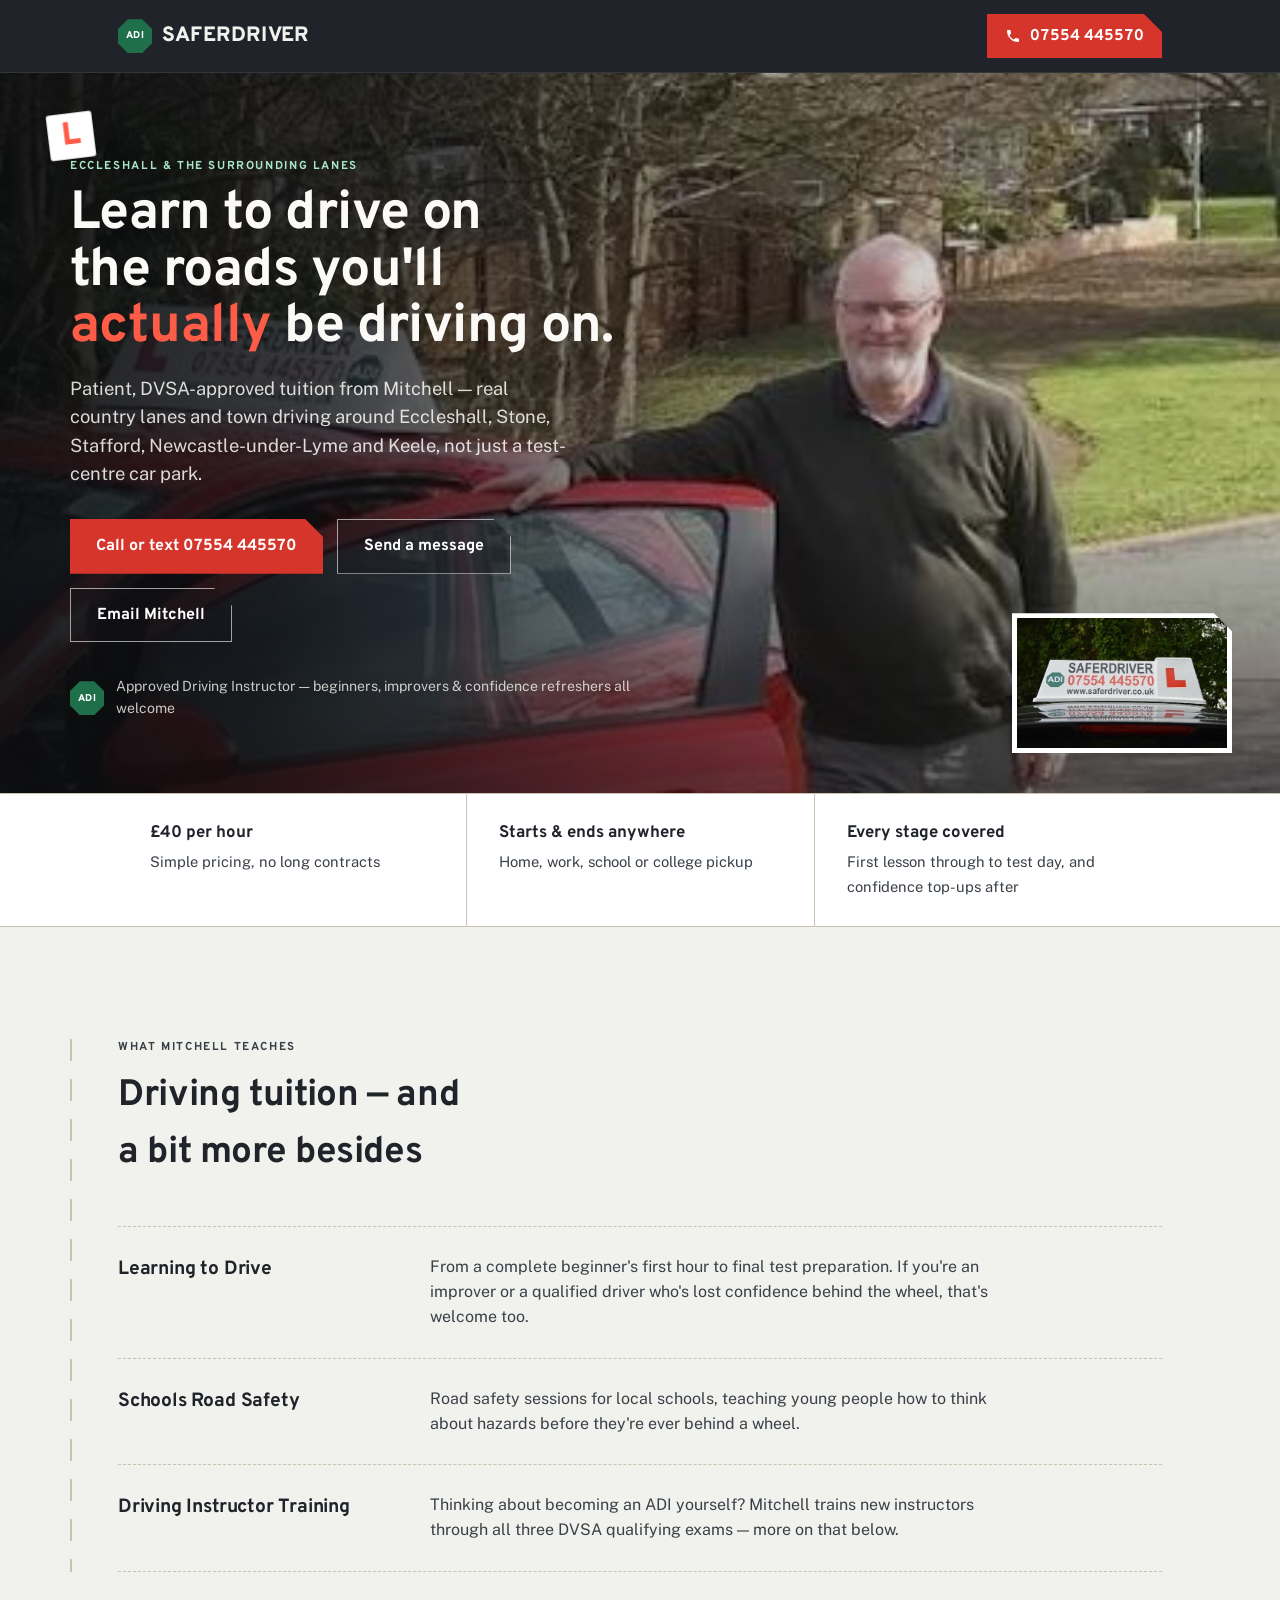
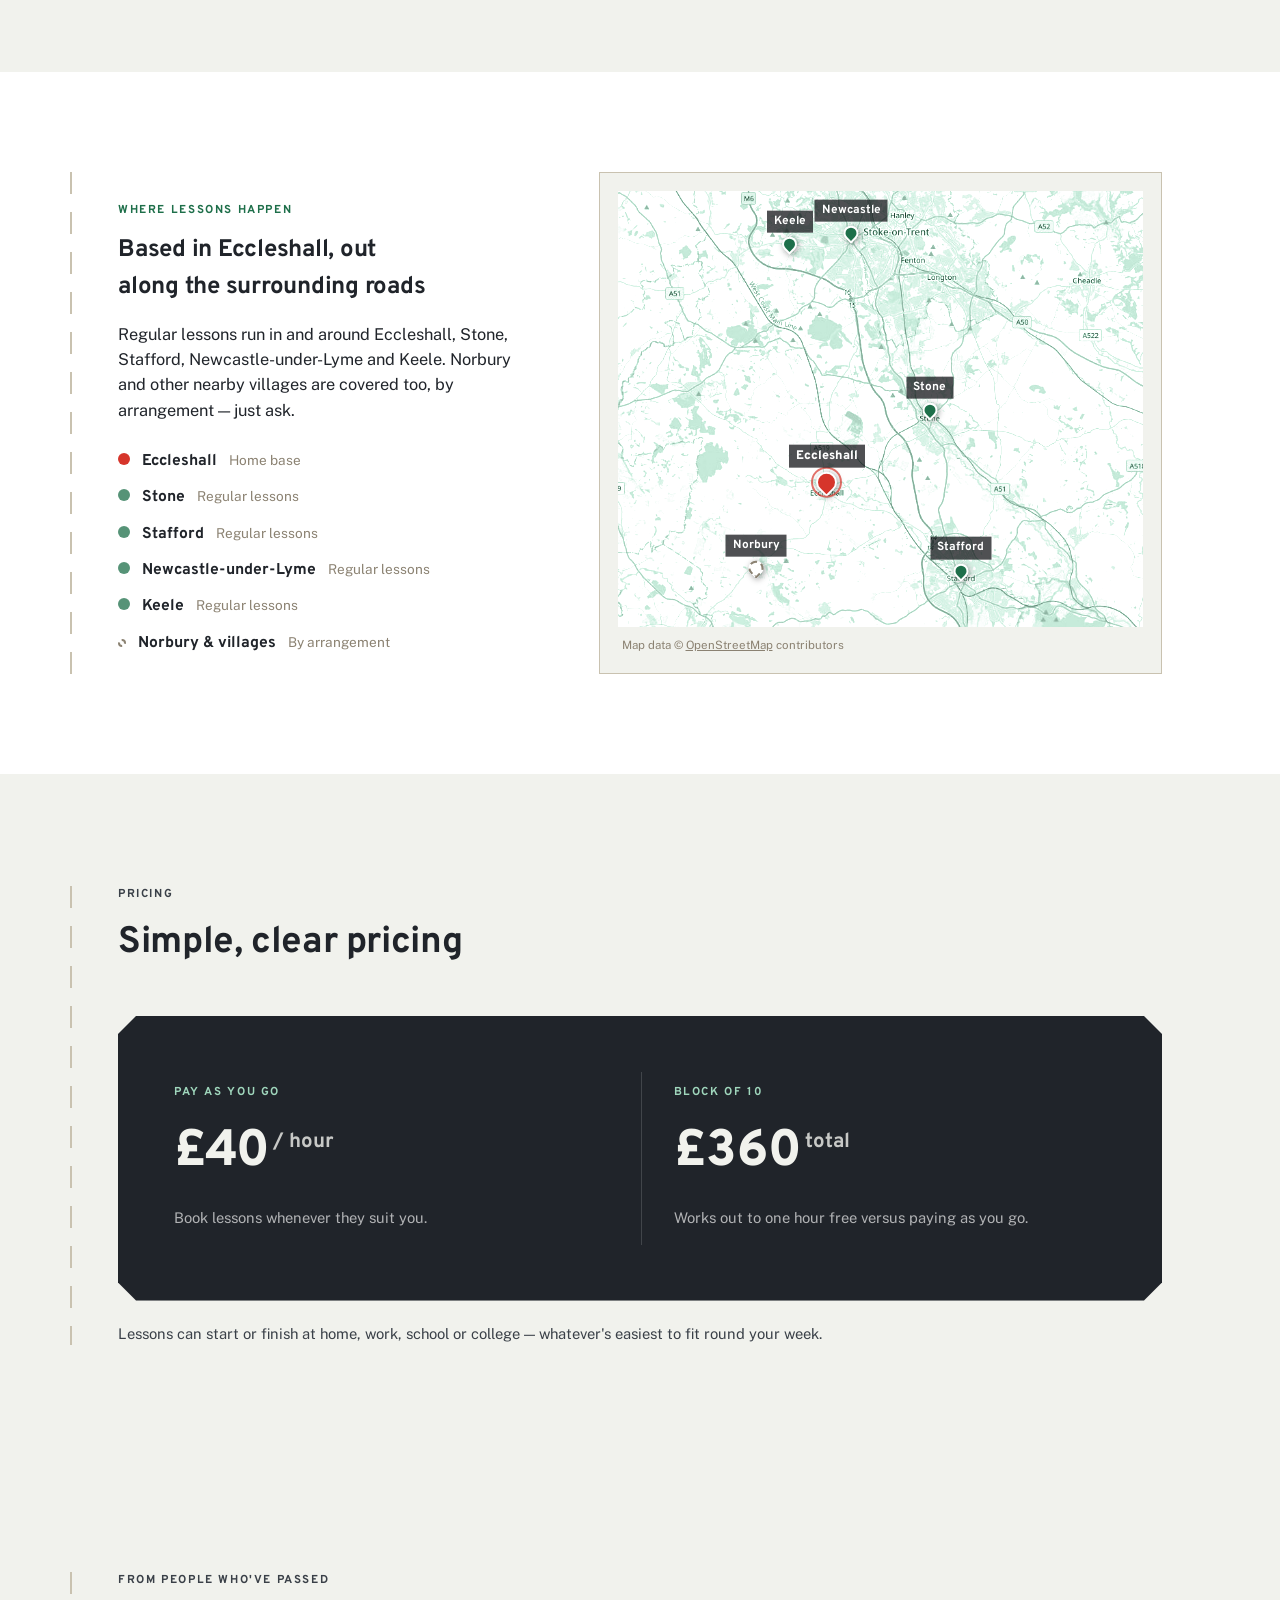
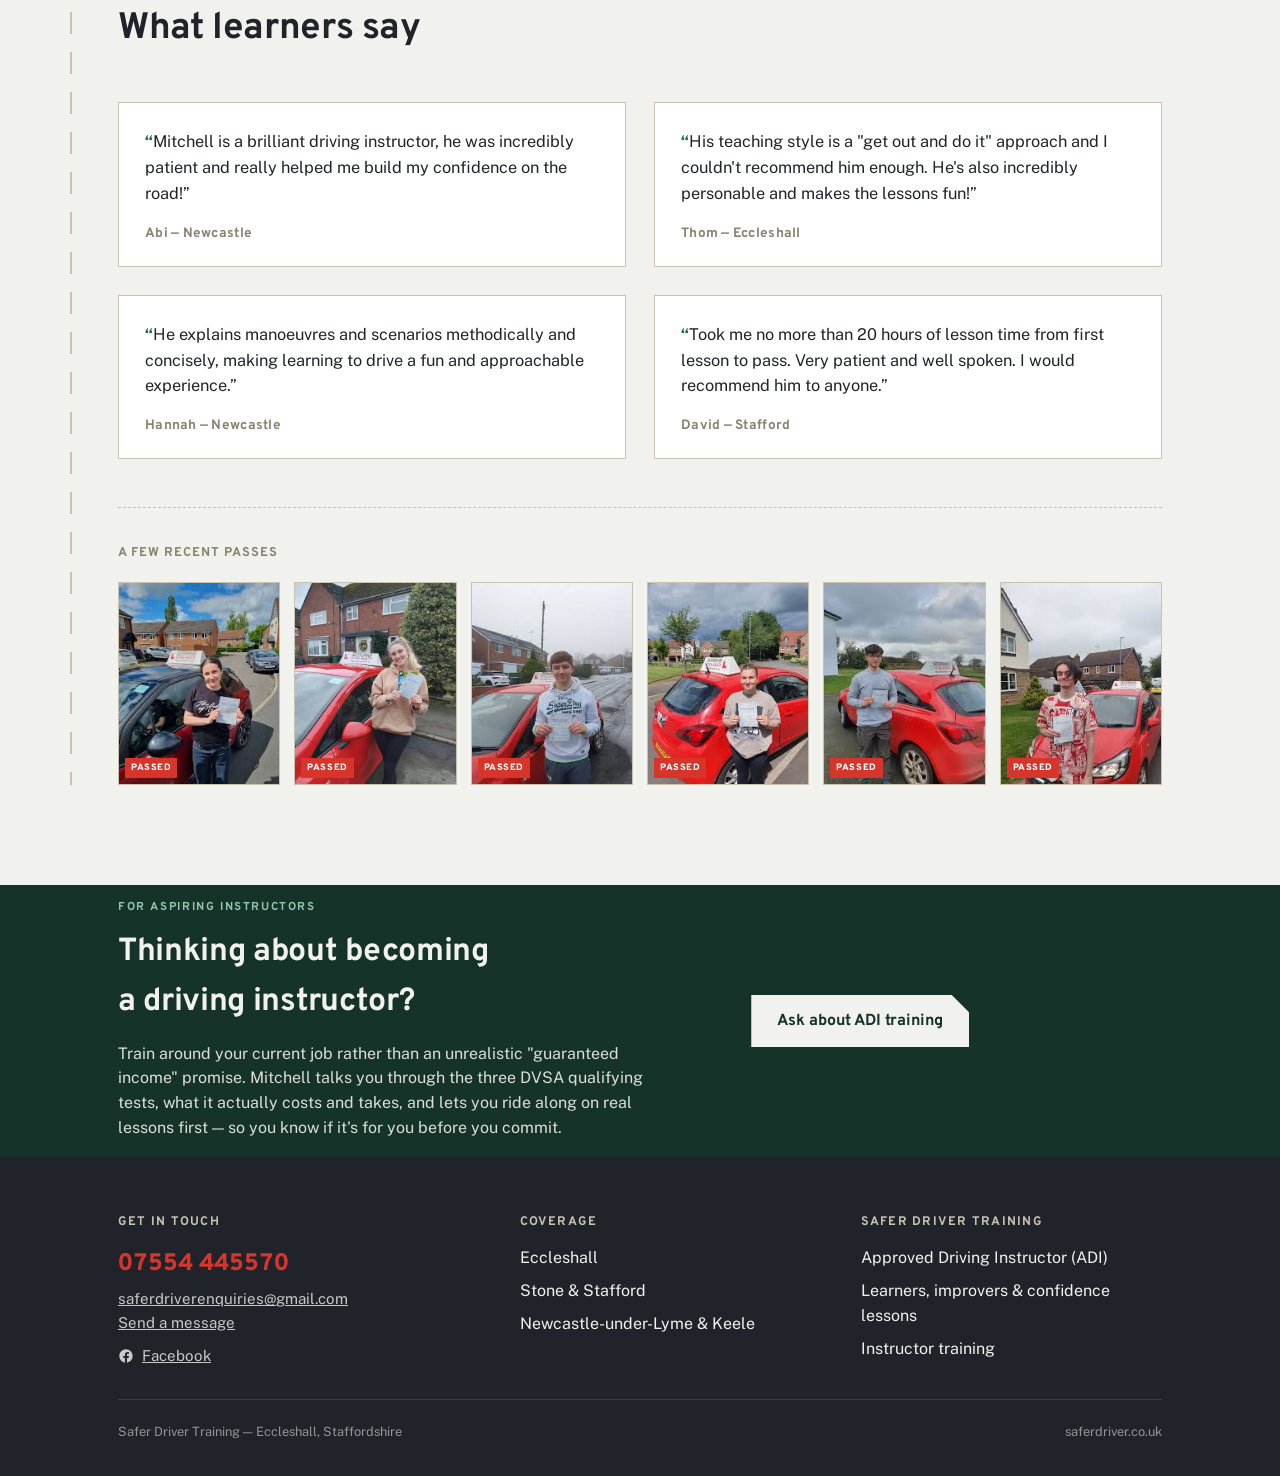
==== commit ee8e5fc3: "Remove header contact button, add reason-for-contact field Drop the nav Contact button (hero/footer " ====
--- a/index.html
+++ b/index.html
@@ -11,13 +11,10 @@
 
 <nav class="nav">
   <div class="wrap">
-    <div class="nav-left">
-      <a class="logotype" href="index.html">
-        <span class="adi-badge">ADI</span>
-        SAFERDRIVER
-      </a>
-      <a class="nav-link" href="contact.html">Contact</a>
-    </div>
+    <a class="logotype" href="index.html">
+      <span class="adi-badge">ADI</span>
+      SAFERDRIVER
+    </a>
     <a class="nav-cta chamfer tabular" href="tel:07554445570">
       <svg viewBox="0 0 24 24" width="16" height="16" aria-hidden="true"><path fill="currentColor" d="M6.6 10.8c1.4 2.8 3.8 5.2 6.6 6.6l2.2-2.2c.3-.3.7-.4 1-.2 1.1.4 2.3.6 3.6.6.6 0 1 .4 1 1V20c0 .6-.4 1-1 1C10.6 21 3 13.4 3 4c0-.6.4-1 1-1h3.5c.6 0 1 .4 1 1 0 1.2.2 2.4.6 3.5.1.4 0 .8-.2 1.1L6.6 10.8Z"/></svg>
       07554 445570
--- a/styles.css
+++ b/styles.css
@@ -198,7 +198,6 @@
     padding-top: 14px;
     padding-bottom: 14px;
   }
-  .nav-left { display: flex; align-items: center; gap: 28px; }
   .logotype {
     font-family: 'Overpass', sans-serif;
     font-weight: 800;
@@ -210,19 +209,6 @@
     white-space: nowrap;
     text-decoration: none;
     color: var(--nav-text);
-  }
-  .nav-link {
-    font-family: 'Overpass', sans-serif;
-    font-weight: 700;
-    font-size: 0.95rem;
-    color: var(--nav-text);
-    text-decoration: none;
-    opacity: 0.8;
-    white-space: nowrap;
-  }
-  .nav-link:hover { opacity: 1; }
-  @media (max-width: 560px) {
-    .nav-link { display: none; }
   }
   .logotype small {
     display: block;
@@ -710,6 +696,7 @@
   .contact-form input[type="email"],
   .contact-form input[type="tel"],
   .contact-form input[type="date"],
+  .contact-form select,
   .contact-form textarea {
     font-family: 'Public Sans', sans-serif;
     font-size: 1rem;
@@ -720,7 +707,7 @@
     width: 100%;
   }
   .contact-form textarea { resize: vertical; }
-  .contact-form input:focus, .contact-form textarea:focus {
+  .contact-form input:focus, .contact-form select:focus, .contact-form textarea:focus {
     outline: 2px solid var(--green);
     outline-offset: 2px;
   }
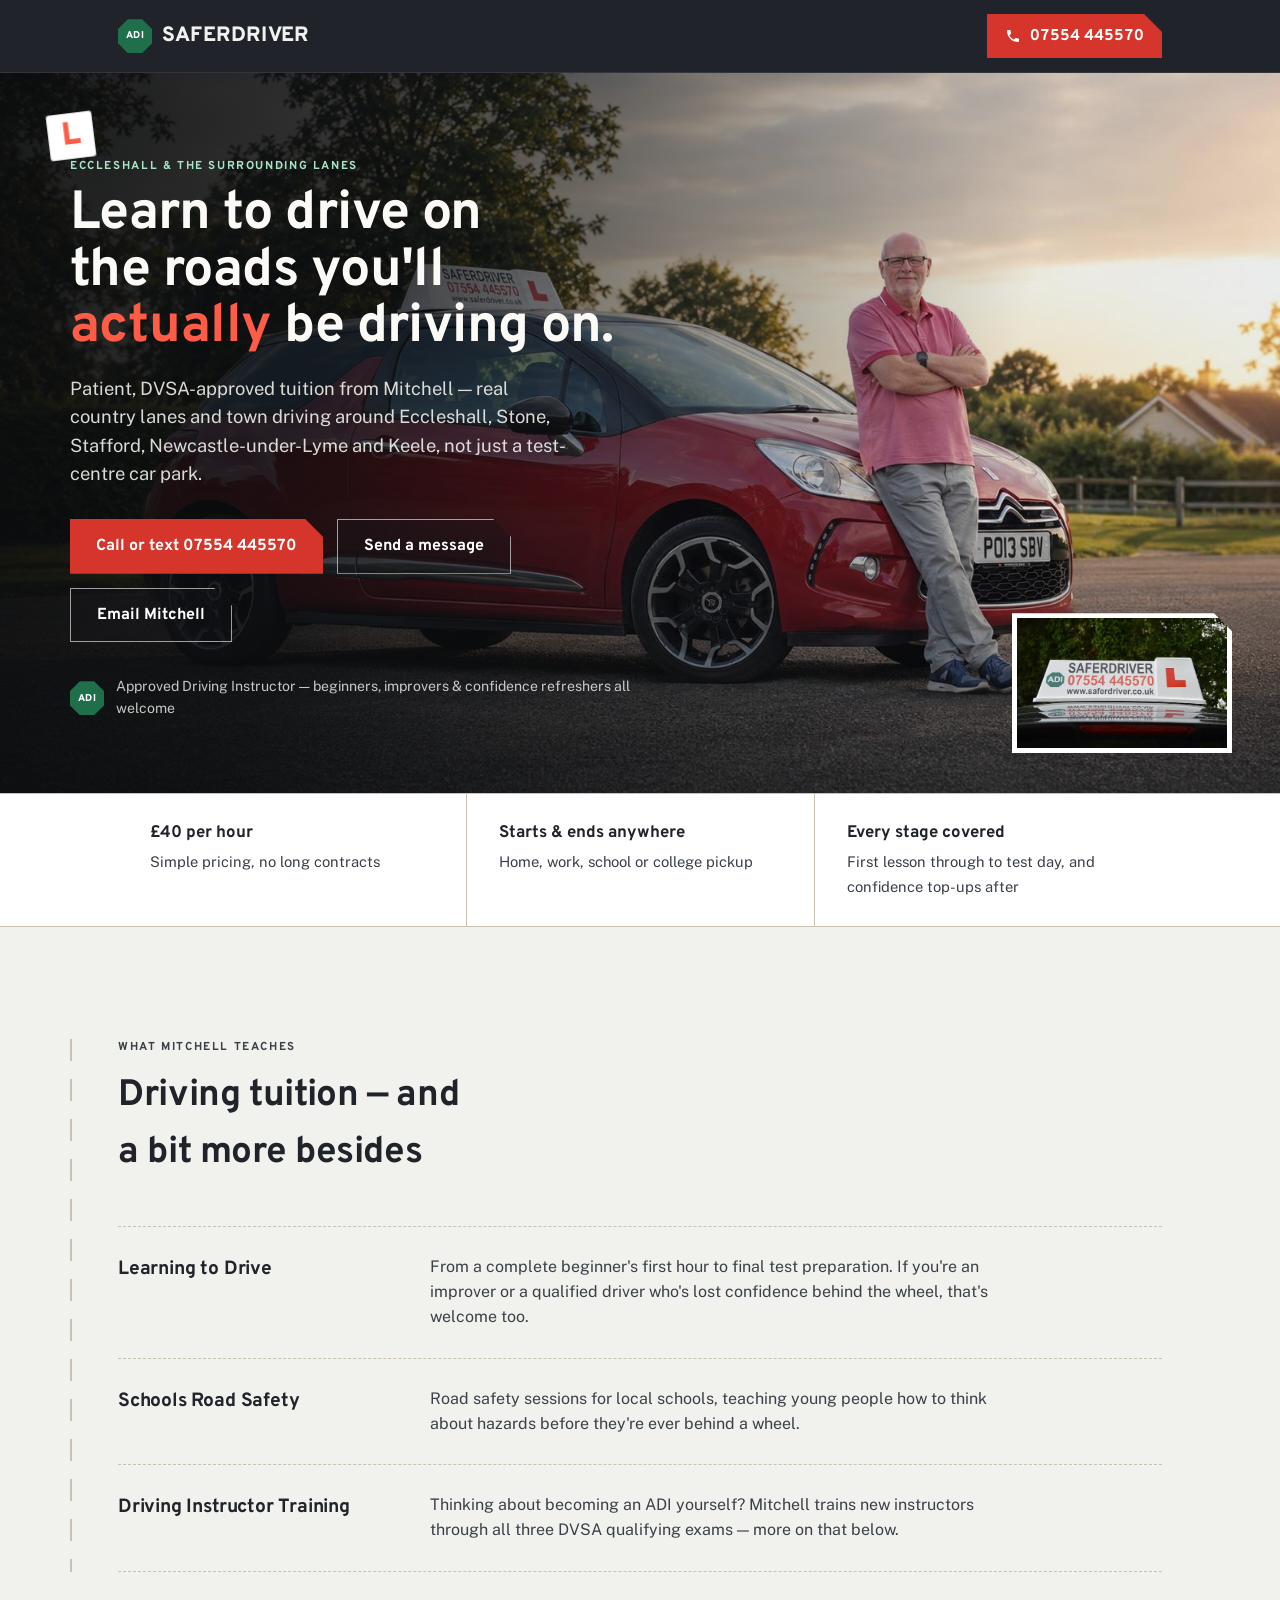
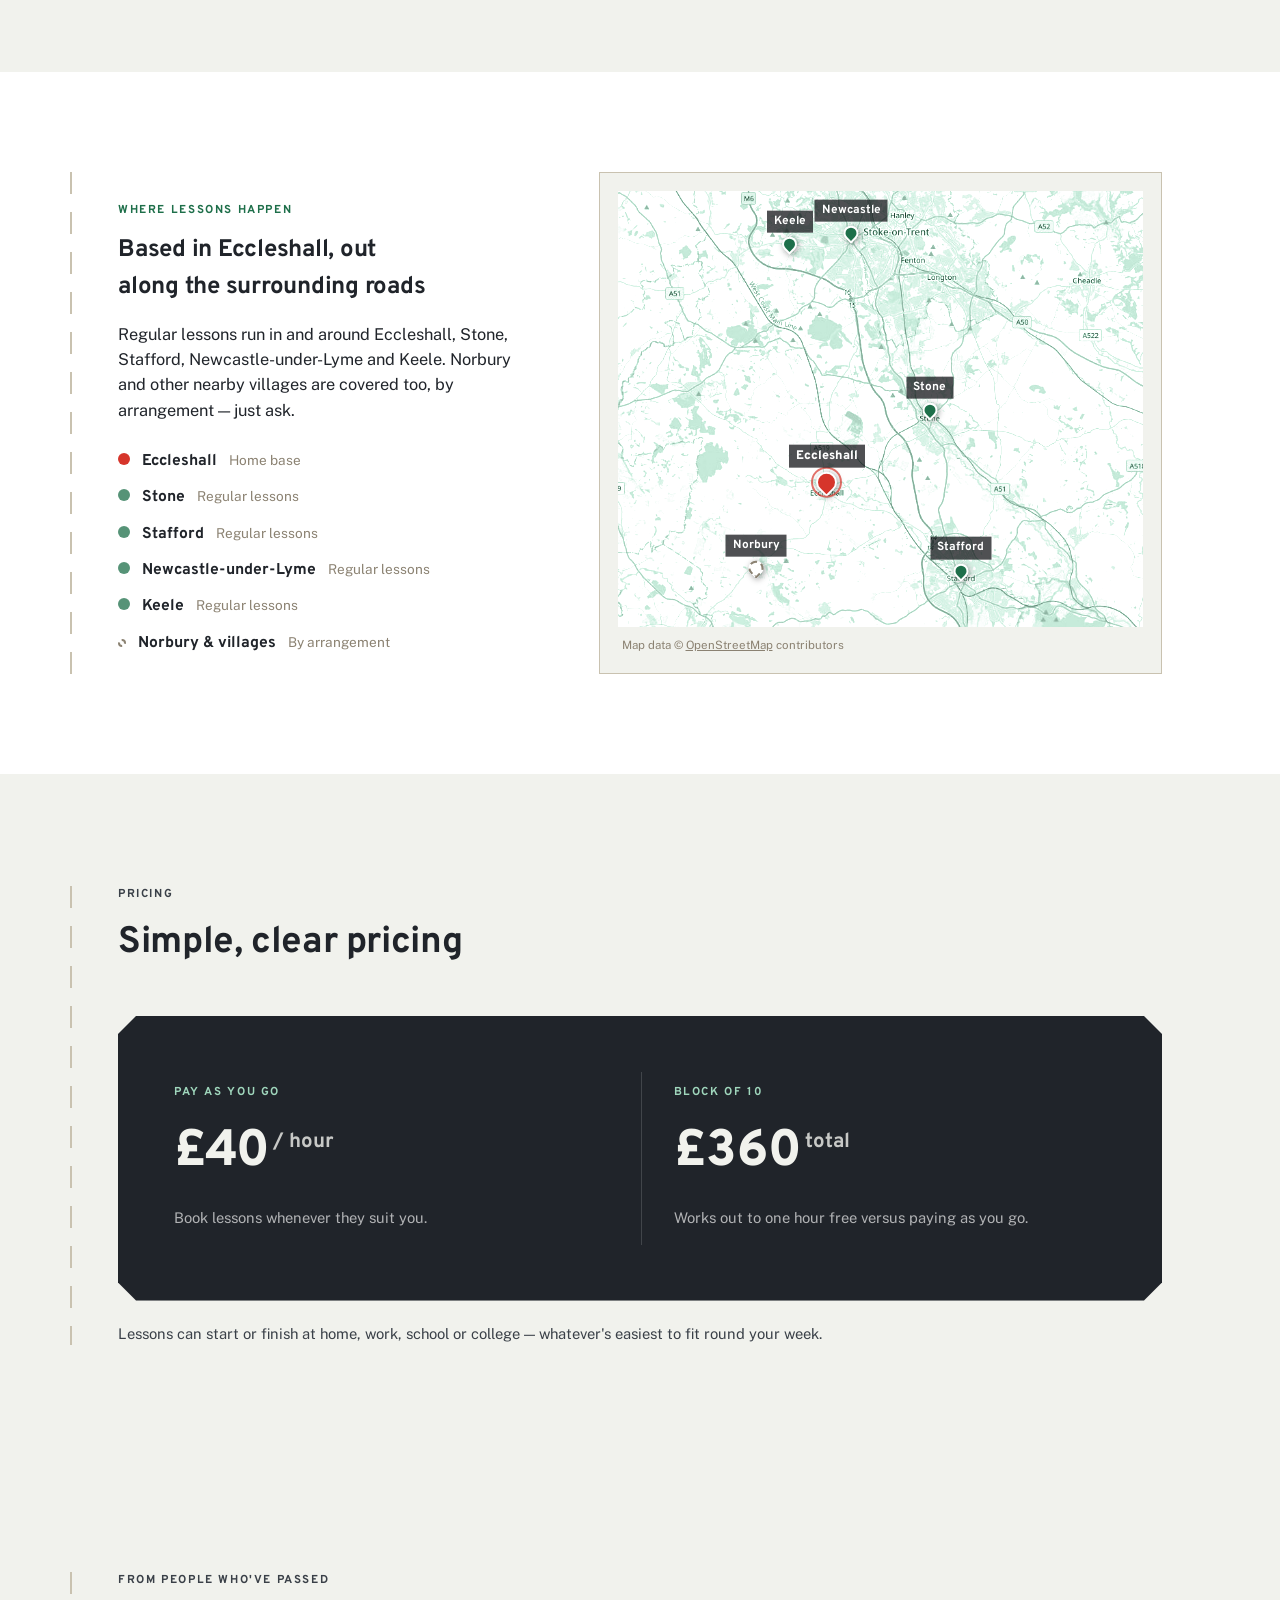
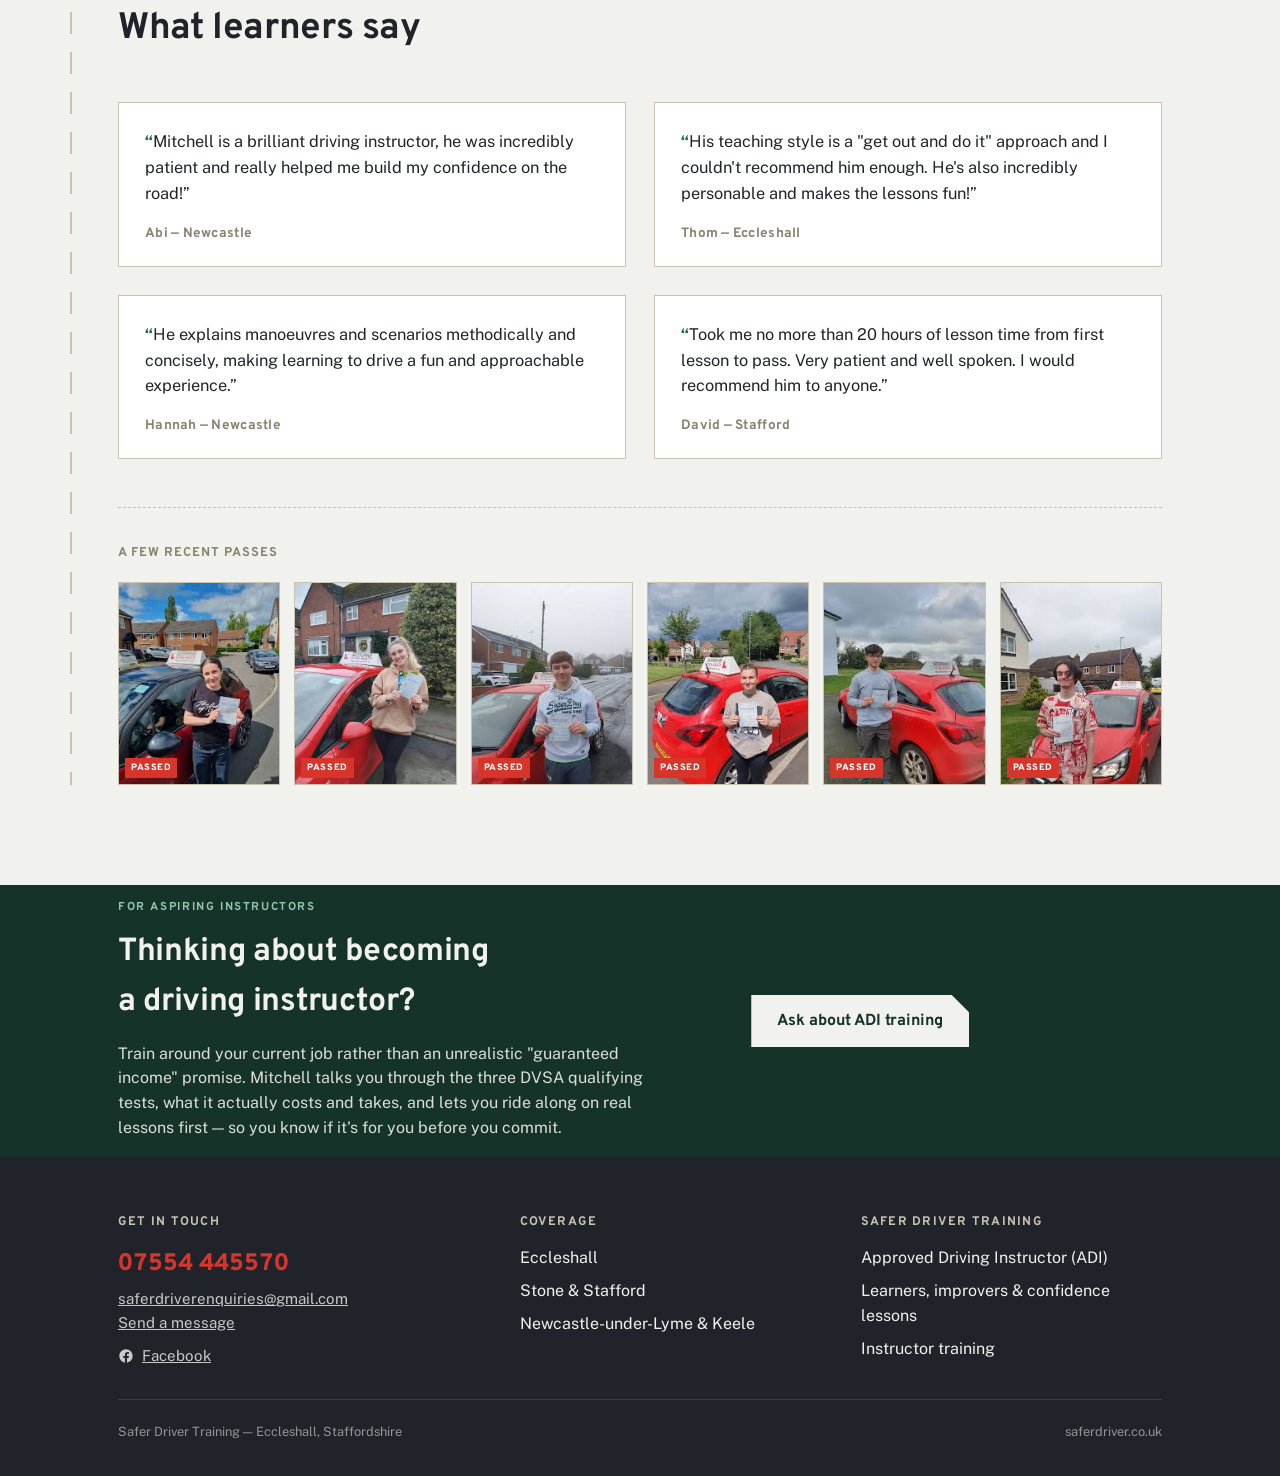
==== commit 75b90417: "Update hero background photo Replace the placeholder hero image with the client-supplied photo of Mi" ====
--- a/index.html
+++ b/index.html
@@ -24,7 +24,7 @@
 
 <header class="hero">
   <div class="hero-bg">
-    <img src="[data-uri]" alt="Mitchell stood beside his red Safer Driver Training car" />
+    <img src="[data-uri]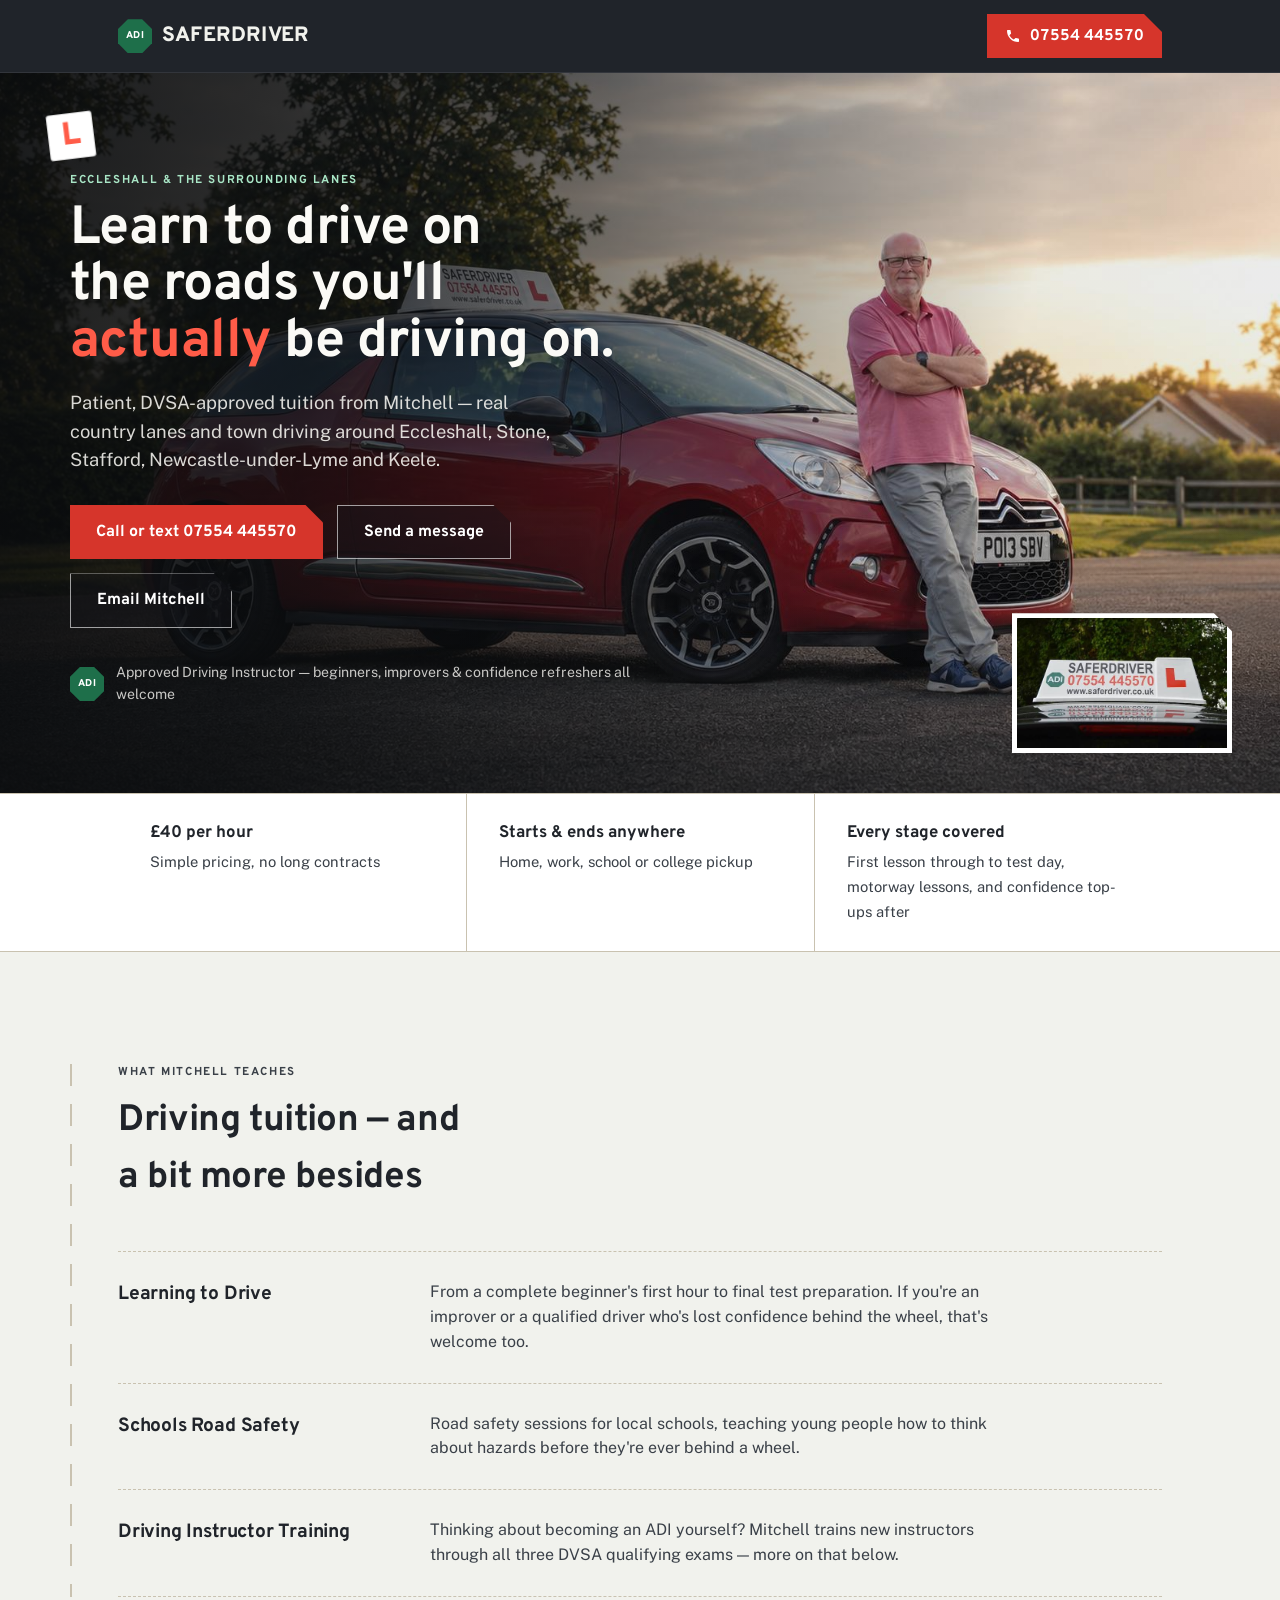
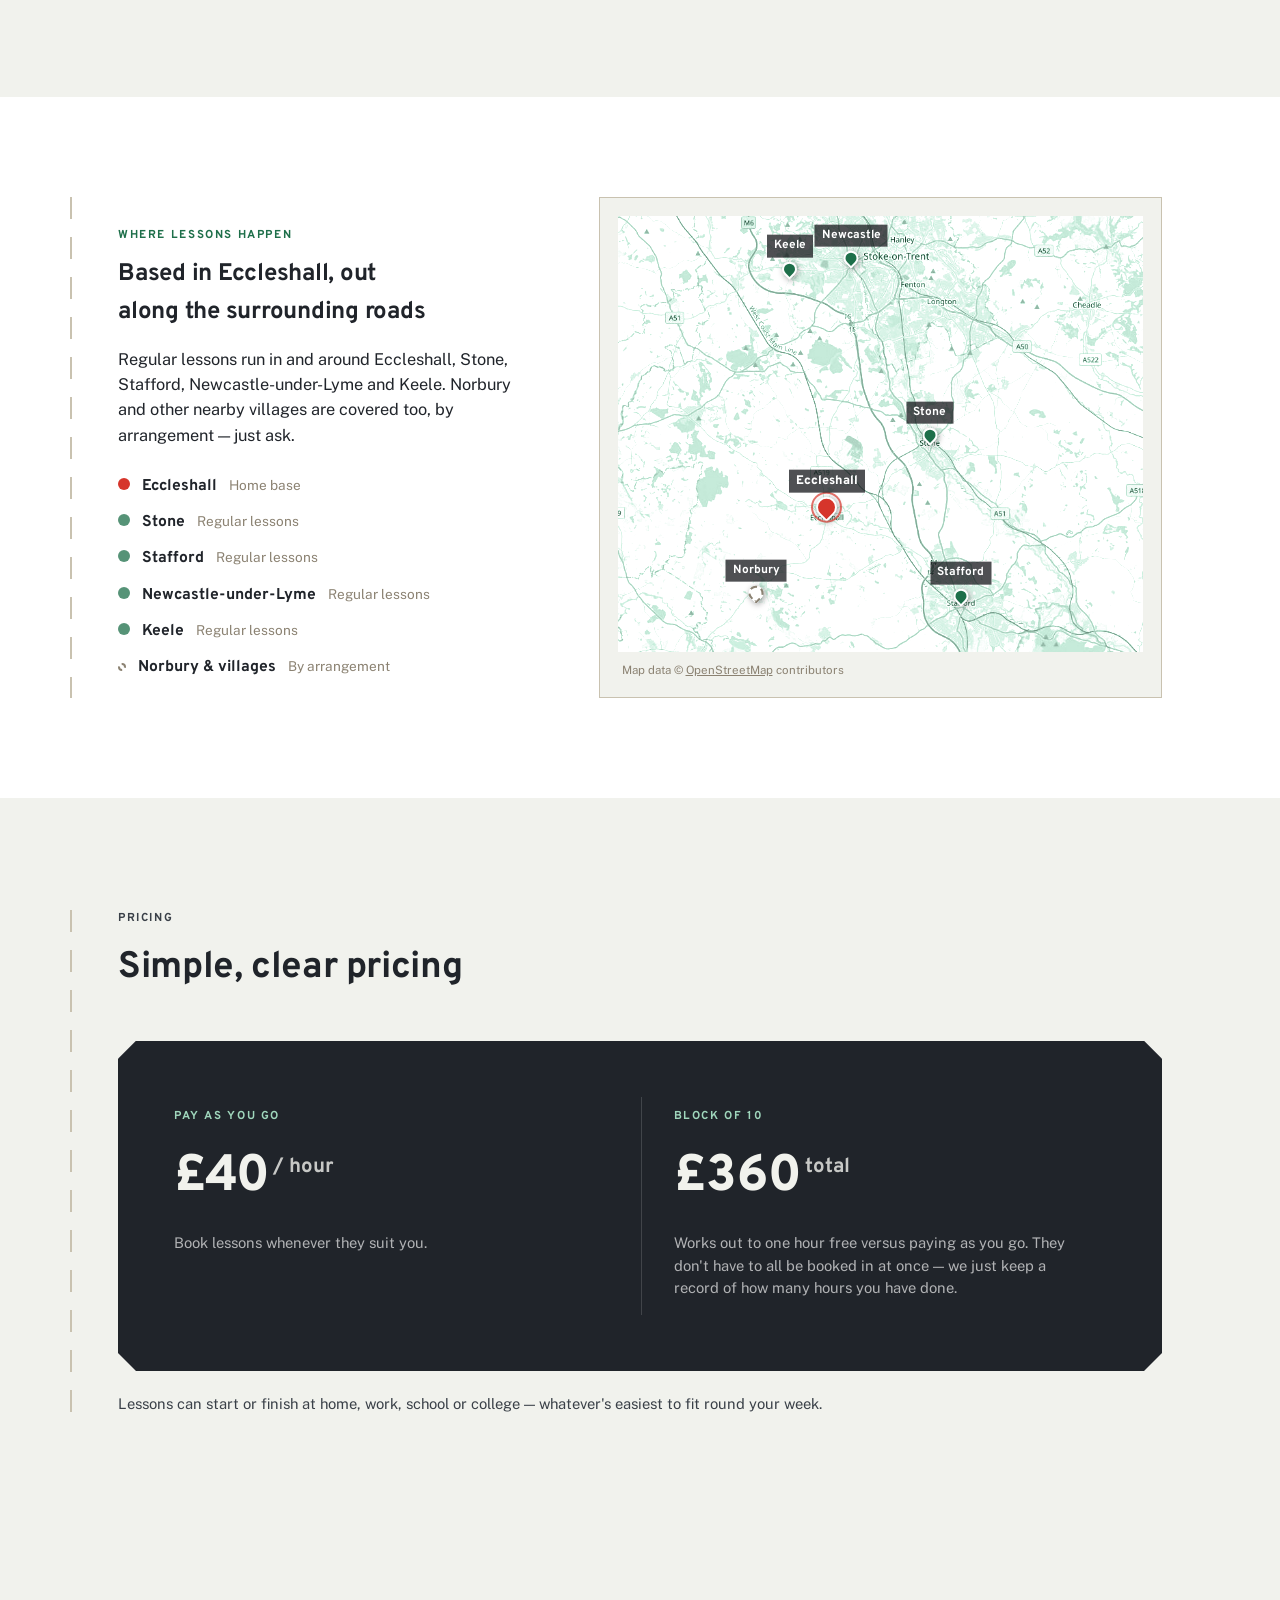
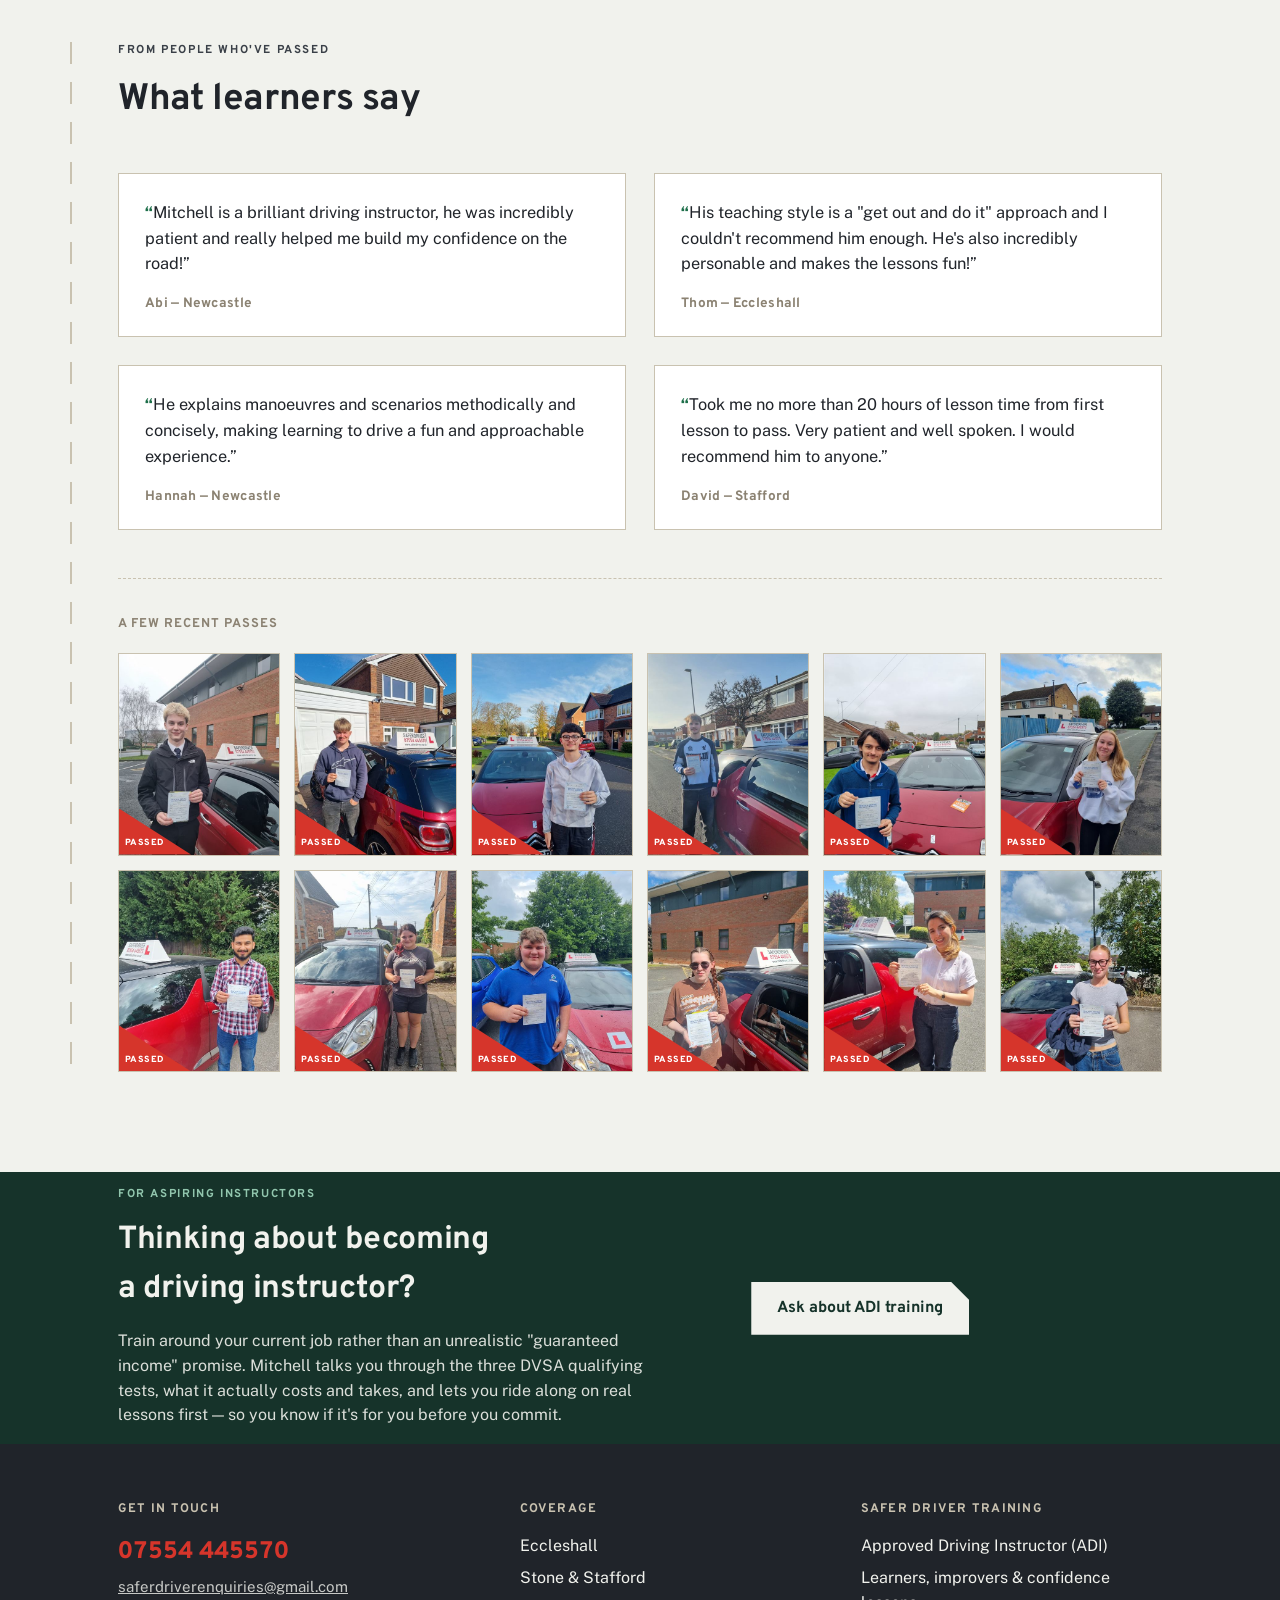
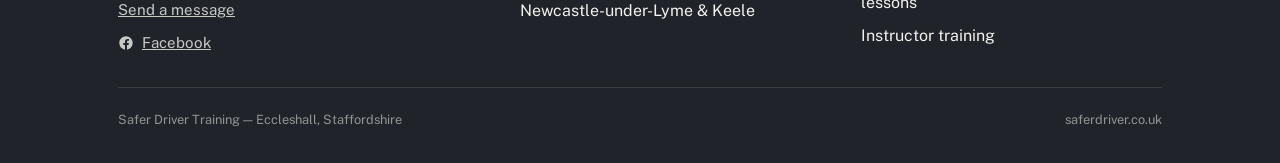
==== commit 2709bf97: "Client content update: copy tweaks, refresh pass gallery - Remove "not just a test-centre car park" " ====
--- a/index.html
+++ b/index.html
@@ -30,7 +30,7 @@
     <div class="hero-copy fade-up">
       <p class="eyebrow">Eccleshall &amp; the surrounding lanes</p>
       <h1>Learn to drive on the roads you'll <span class="accent">actually</span> be driving on.</h1>
-      <p class="lede">Patient, DVSA-approved tuition from Mitchell — real country lanes and town driving around Eccleshall, Stone, Stafford, Newcastle-under-Lyme and Keele, not just a test-centre car park.</p>
+      <p class="lede">Patient, DVSA-approved tuition from Mitchell — real country lanes and town driving around Eccleshall, Stone, Stafford, Newcastle-under-Lyme and Keele.</p>
       <div class="hero-ctas">
         <a class="btn btn-primary chamfer" href="tel:07554445570">Call or text 07554 445570</a>
         <a class="btn btn-ghost chamfer" href="contact.html">Send a message</a>
@@ -60,7 +60,7 @@
     </div>
     <div class="fact reveal">
       <strong>Every stage covered</strong>
-      <span>First lesson through to test day, and confidence top-ups after</span>
+      <span>First lesson through to test day, motorway lessons, and confidence top-ups after</span>
     </div>
   </div>
 </div>
@@ -156,7 +156,7 @@
       <div class="price-tier reveal">
         <p class="eyebrow">Block of 10</p>
         <div class="price-figure tabular">£360<sup>total</sup></div>
-        <p class="price-note">Works out to one hour free versus paying as you go.</p>
+        <p class="price-note">Works out to one hour free versus paying as you go. They don't have to all be booked in at once — we just keep a record of how many hours you have done.</p>
       </div>
     </div>
     <p class="pricing-foot">Lessons can start or finish at home, work, school or college — whatever's easiest to fit round your week.</p>
@@ -192,12 +192,18 @@
     <div class="pass-gallery reveal-stagger">
       <p class="pass-gallery-label">A few recent passes</p>
       <div class="pass-gallery-grid">
-        <div class="pass-photo reveal"><img src="[data-uri]" alt="A Safer Driver Training pupil celebrating passing their driving test" /></div>
-        <div class="pass-photo reveal"><img src="[data-uri]" alt="A Safer Driver Training pupil celebrating passing their driving test" /></div>
-        <div class="pass-photo reveal"><img src="[data-uri]" alt="A Safer Driver Training pupil celebrating passing their driving test" /></div>
-        <div class="pass-photo reveal"><img src="[data-uri]" alt="A Safer Driver Training pupil celebrating passing their driving test" /></div>
-        <div class="pass-photo reveal"><img src="[data-uri]" alt="A Safer Driver Training pupil celebrating passing their driving test" /></div>
-        <div class="pass-photo reveal"><img src="[data-uri]" alt="A Safer Driver Training pupil celebrating passing their driving test" /></div>
+        <div class="pass-photo reveal"><img src="[data-uri]" alt="A Safer Driver Training pupil celebrating passing their driving test" /></div>
+        <div class="pass-photo reveal"><img src="[data-uri]" alt="A Safer Driver Training pupil celebrating passing their driving test" /></div>
+        <div class="pass-photo reveal"><img src="[data-uri]